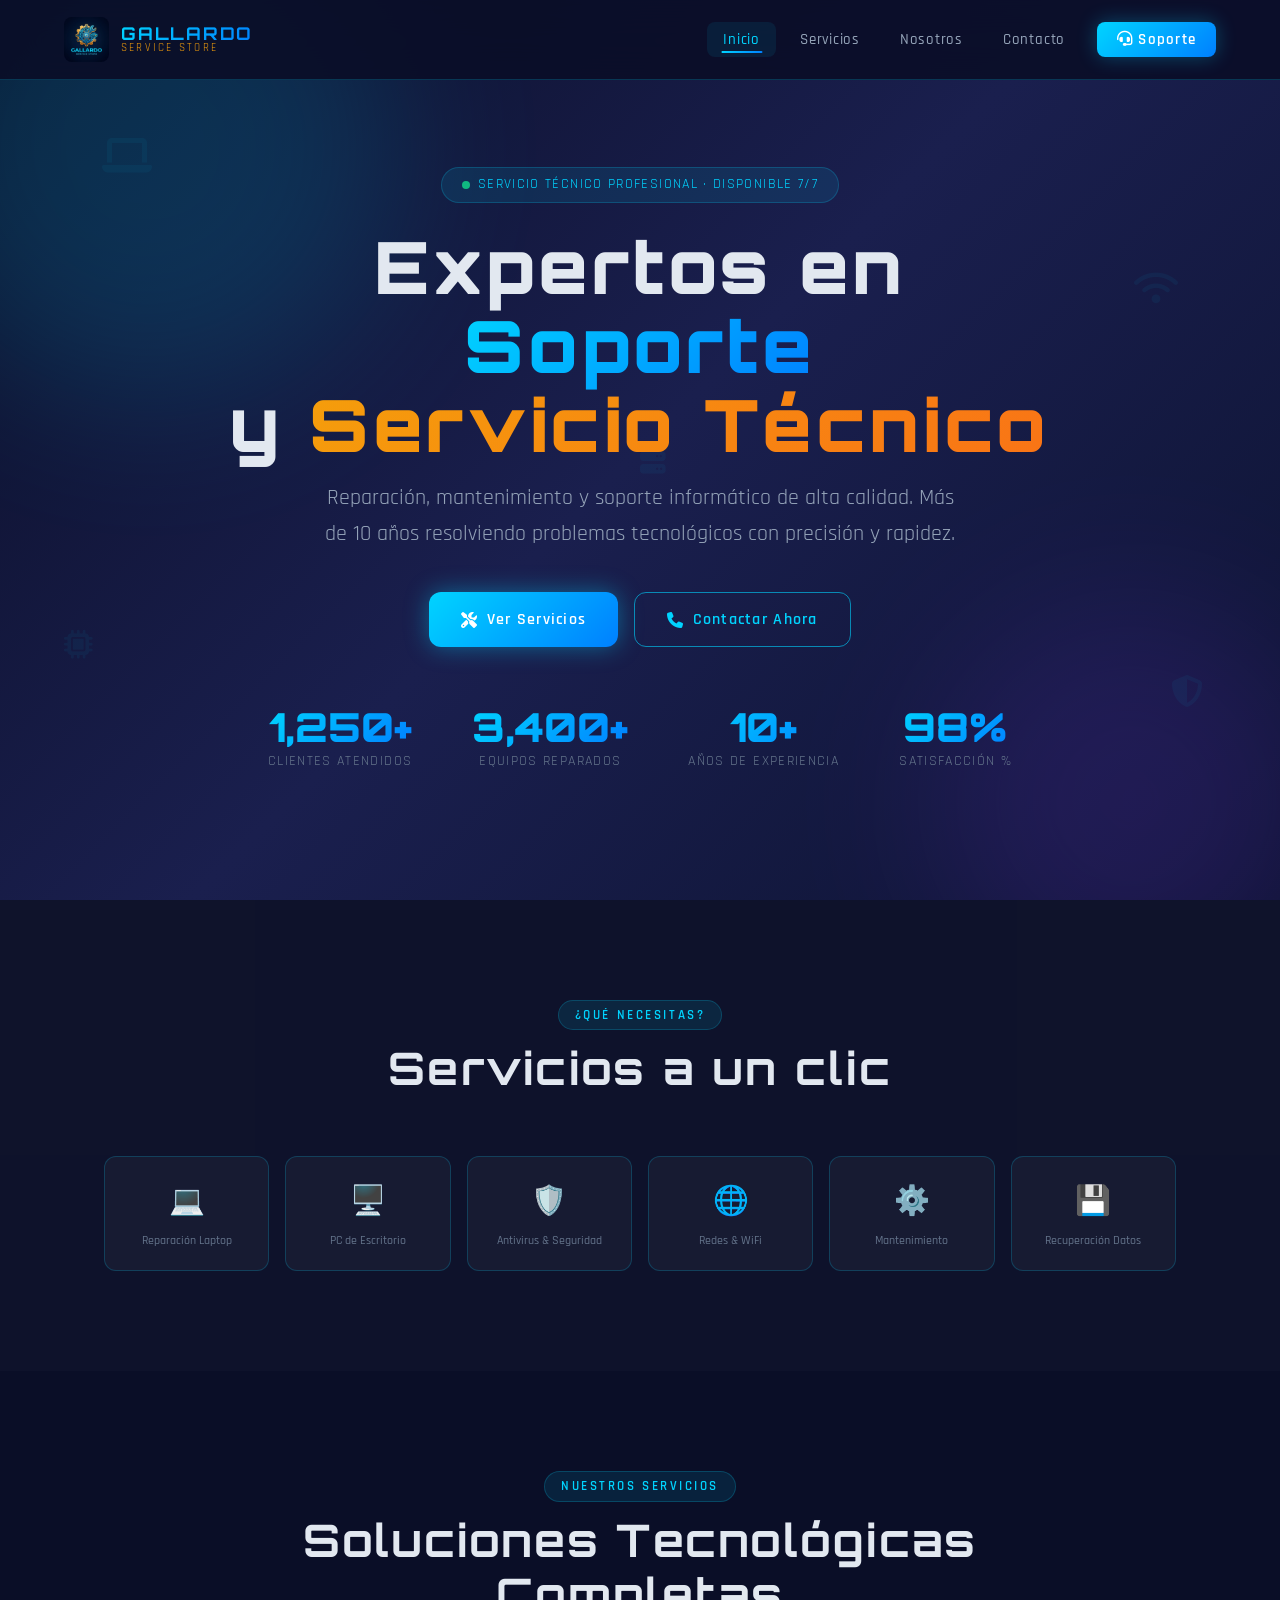
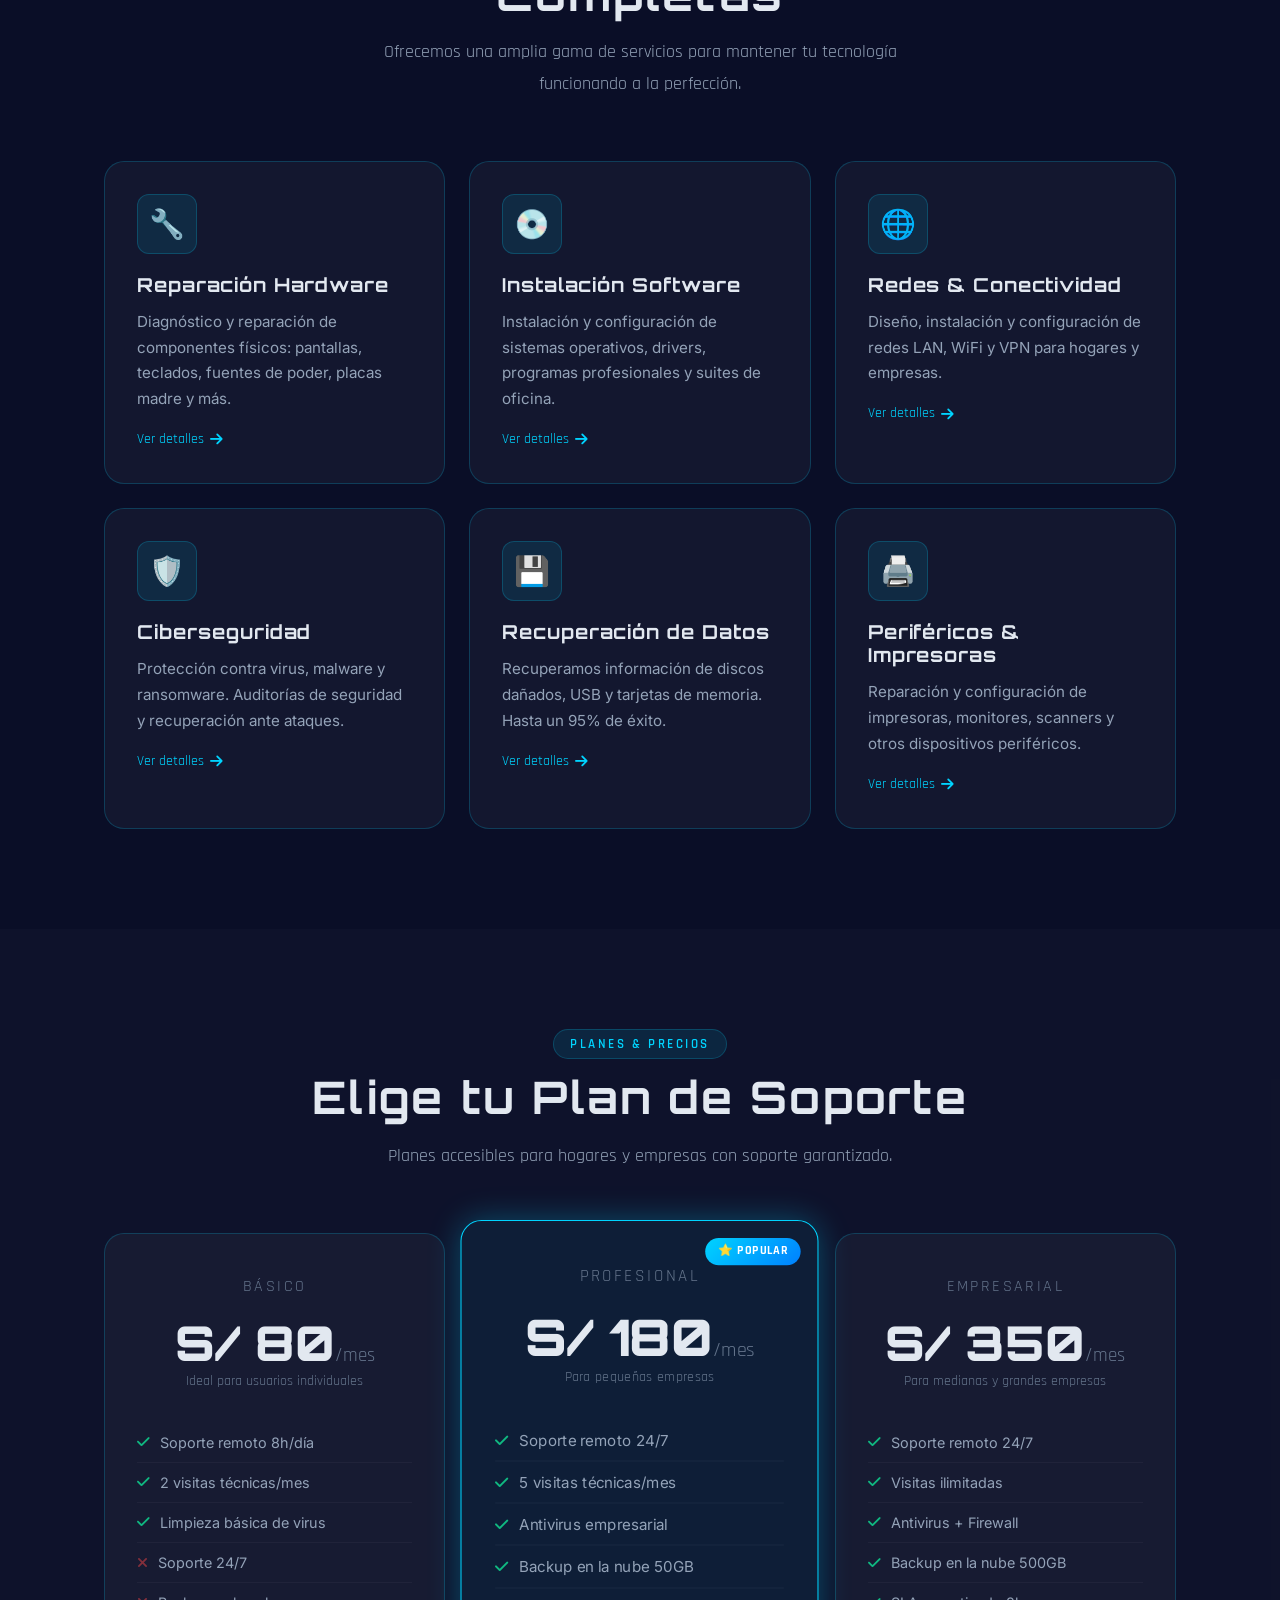
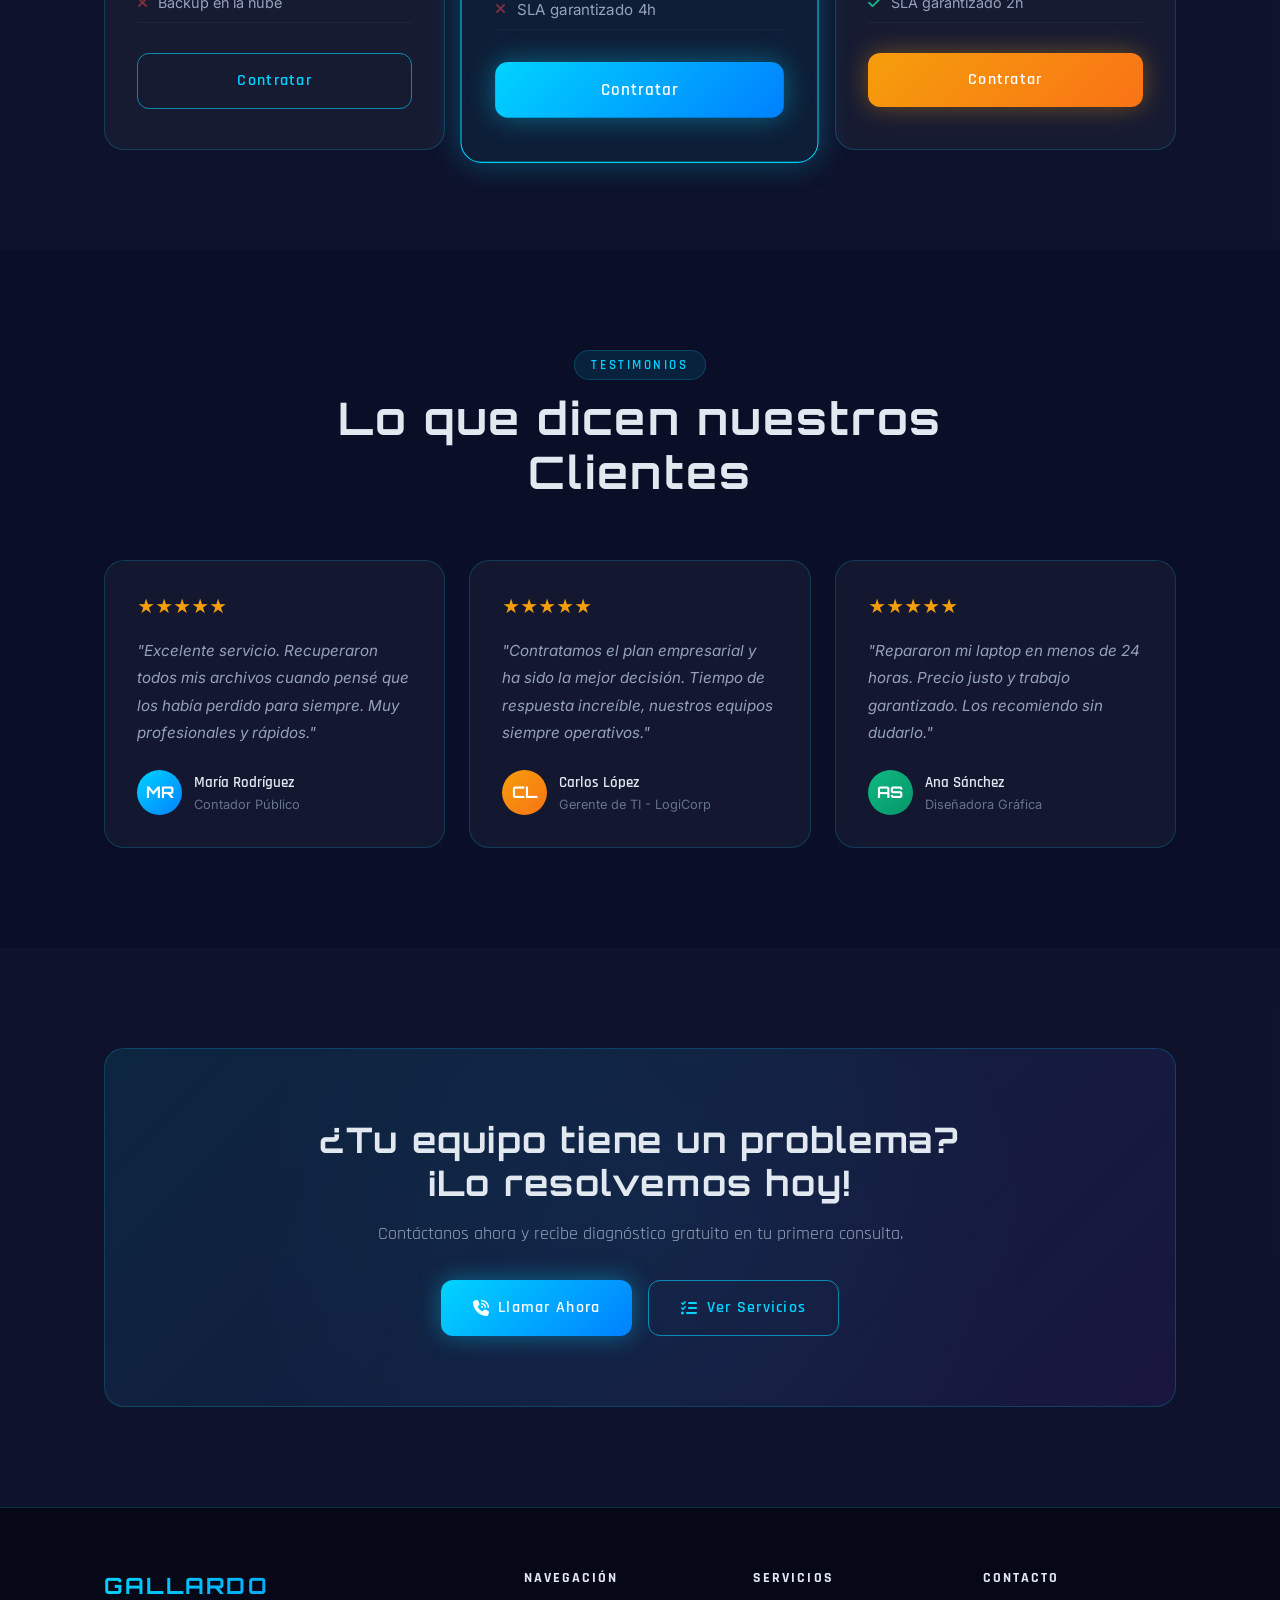
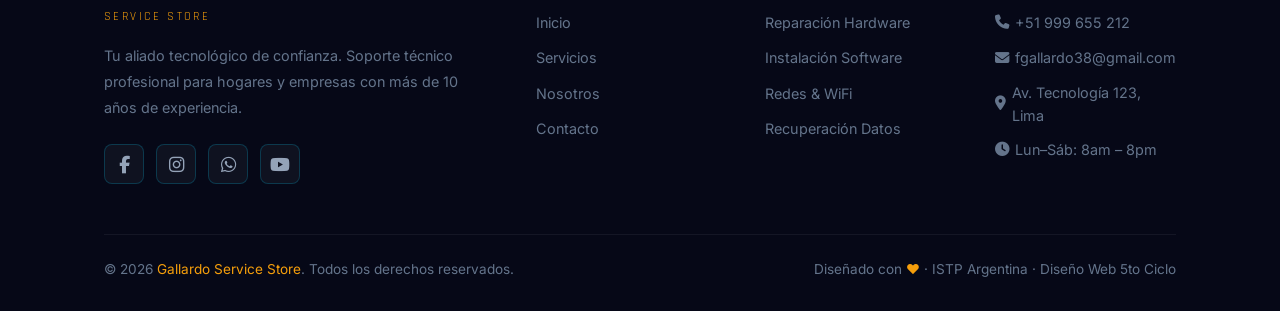
==== index.html @ 1d062c8d "v1.0" ====
<!DOCTYPE html>
<html lang="es">
<head>
  <meta charset="UTF-8">
  <meta name="viewport" content="width=device-width, initial-scale=1.0">
  <meta name="description" content="Gallardo Service Store - Soporte técnico profesional y servicio de computadoras. Reparación, mantenimiento y venta de equipos informáticos.">
  <meta name="keywords" content="soporte técnico, reparación computadoras, servicio informático, Gallardo Service Store">
  <meta name="author" content="Gallardo Service Store">
  <title>Gallardo Service Store | Servicio Técnico Informático Profesional</title>
  <link rel="stylesheet" href="css/style.css">
  <!-- Iconos -->
  <link rel="stylesheet" href="https://cdnjs.cloudflare.com/ajax/libs/font-awesome/6.5.0/css/all.min.css">
</head>
<body>

  <!-- ===== NAVBAR ===== -->
  <nav class="navbar" id="navbar">
    <a href="index.html" class="nav-logo">
      <img src="img/logo.png" alt="Gallardo Service Store Logo">
      <div class="logo-text">
        <span class="logo-name">GALLARDO</span>
        <span class="logo-sub">Service Store</span>
      </div>
    </a>

    <ul class="nav-menu" id="navMenu">
      <li><a href="index.html"     class="nav-link active">Inicio</a></li>
      <li><a href="servicios.html" class="nav-link">Servicios</a></li>
      <li><a href="nosotros.html"  class="nav-link">Nosotros</a></li>
      <li><a href="contacto.html"  class="nav-link">Contacto</a></li>
      <li><a href="contacto.html"  class="nav-link nav-cta"><i class="fa fa-headset"></i> Soporte</a></li>
    </ul>

    <div class="nav-toggle" id="navToggle" aria-label="Menú">
      <span></span><span></span><span></span>
    </div>
  </nav>

  <!-- ===== HERO ===== -->
  <section class="hero">
    <div class="hero-bg-circle c1"></div>
    <div class="hero-bg-circle c2"></div>

    <!-- Iconos flotantes decorativos -->
    <div class="floating-icons">
      <i class="fa fa-laptop floating-icon"></i>
      <i class="fa fa-microchip floating-icon"></i>
      <i class="fa fa-wifi floating-icon"></i>
      <i class="fa fa-shield-halved floating-icon"></i>
      <i class="fa fa-server floating-icon"></i>
    </div>

    <div class="hero-content">
      <div class="hero-badge">
        <span class="dot"></span>
        Servicio Técnico Profesional · Disponible 7/7
      </div>

      <h1 class="hero-title">
        Expertos en <span class="gradient-text">Soporte</span><br>
        y <span class="gold-text">Servicio Técnico</span>
      </h1>

      <p class="hero-subtitle">
        Reparación, mantenimiento y soporte informático de alta calidad.
        Más de 10 años resolviendo problemas tecnológicos con precisión y rapidez.
      </p>

      <div class="hero-buttons">
        <a href="servicios.html" class="btn btn-primary">
          <i class="fa fa-tools"></i> Ver Servicios
        </a>
        <a href="contacto.html" class="btn btn-secondary">
          <i class="fa fa-phone"></i> Contactar Ahora
        </a>
      </div>

      <!-- Stats -->
      <div class="hero-stats">
        <div class="stat-item">
          <div class="stat-number" id="stat1">0</div>
          <div class="stat-label">Clientes Atendidos</div>
        </div>
        <div class="stat-item">
          <div class="stat-number" id="stat2">0</div>
          <div class="stat-label">Equipos Reparados</div>
        </div>
        <div class="stat-item">
          <div class="stat-number" id="stat3">0</div>
          <div class="stat-label">Años de Experiencia</div>
        </div>
        <div class="stat-item">
          <div class="stat-number" id="stat4">0</div>
          <div class="stat-label">Satisfacción %</div>
        </div>
      </div>
    </div>
  </section>

  <!-- ===== SERVICIOS RÁPIDOS ===== -->
  <section class="section section-alt">
    <div class="container">
      <div class="section-header reveal">
        <span class="section-tag">¿Qué necesitas?</span>
        <h2 class="section-title">Servicios a un clic</h2>
      </div>
      <div class="quick-services">
        <a href="servicios.html" class="qs-item reveal reveal-delay-1">
          <span class="qs-icon">💻</span>
          <span class="qs-label">Reparación Laptop</span>
        </a>
        <a href="servicios.html" class="qs-item reveal reveal-delay-2">
          <span class="qs-icon">🖥️</span>
          <span class="qs-label">PC de Escritorio</span>
        </a>
        <a href="servicios.html" class="qs-item reveal reveal-delay-3">
          <span class="qs-icon">🛡️</span>
          <span class="qs-label">Antivirus & Seguridad</span>
        </a>
        <a href="servicios.html" class="qs-item reveal reveal-delay-4">
          <span class="qs-icon">🌐</span>
          <span class="qs-label">Redes & WiFi</span>
        </a>
        <a href="servicios.html" class="qs-item reveal reveal-delay-1">
          <span class="qs-icon">⚙️</span>
          <span class="qs-label">Mantenimiento</span>
        </a>
        <a href="servicios.html" class="qs-item reveal reveal-delay-2">
          <span class="qs-icon">💾</span>
          <span class="qs-label">Recuperación Datos</span>
        </a>
      </div>
    </div>
  </section>

  <!-- ===== SERVICIOS PRINCIPALES ===== -->
  <section class="section services-section">
    <div class="container">
      <div class="section-header reveal">
        <span class="section-tag">Nuestros Servicios</span>
        <h2 class="section-title">Soluciones Tecnológicas <br>Completas</h2>
        <p class="section-desc">
          Ofrecemos una amplia gama de servicios para mantener tu tecnología funcionando a la perfección.
        </p>
      </div>

      <div class="grid-3">
        <div class="card reveal reveal-delay-1">
          <div class="card-icon">🔧</div>
          <h3 class="card-title">Reparación Hardware</h3>
          <p class="card-desc">
            Diagnóstico y reparación de componentes físicos: pantallas, teclados, fuentes de poder, placas madre y más.
          </p>
          <a href="servicios.html" class="card-link">
            Ver detalles <i class="fa fa-arrow-right"></i>
          </a>
        </div>

        <div class="card reveal reveal-delay-2">
          <div class="card-icon">💿</div>
          <h3 class="card-title">Instalación Software</h3>
          <p class="card-desc">
            Instalación y configuración de sistemas operativos, drivers, programas profesionales y suites de oficina.
          </p>
          <a href="servicios.html" class="card-link">
            Ver detalles <i class="fa fa-arrow-right"></i>
          </a>
        </div>

        <div class="card reveal reveal-delay-3">
          <div class="card-icon">🌐</div>
          <h3 class="card-title">Redes & Conectividad</h3>
          <p class="card-desc">
            Diseño, instalación y configuración de redes LAN, WiFi y VPN para hogares y empresas.
          </p>
          <a href="servicios.html" class="card-link">
            Ver detalles <i class="fa fa-arrow-right"></i>
          </a>
        </div>

        <div class="card reveal reveal-delay-1">
          <div class="card-icon">🛡️</div>
          <h3 class="card-title">Ciberseguridad</h3>
          <p class="card-desc">
            Protección contra virus, malware y ransomware. Auditorías de seguridad y recuperación ante ataques.
          </p>
          <a href="servicios.html" class="card-link">
            Ver detalles <i class="fa fa-arrow-right"></i>
          </a>
        </div>

        <div class="card reveal reveal-delay-2">
          <div class="card-icon">💾</div>
          <h3 class="card-title">Recuperación de Datos</h3>
          <p class="card-desc">
            Recuperamos información de discos dañados, USB y tarjetas de memoria. Hasta un 95% de éxito.
          </p>
          <a href="servicios.html" class="card-link">
            Ver detalles <i class="fa fa-arrow-right"></i>
          </a>
        </div>

        <div class="card reveal reveal-delay-3">
          <div class="card-icon">🖨️</div>
          <h3 class="card-title">Periféricos & Impresoras</h3>
          <p class="card-desc">
            Reparación y configuración de impresoras, monitores, scanners y otros dispositivos periféricos.
          </p>
          <a href="servicios.html" class="card-link">
            Ver detalles <i class="fa fa-arrow-right"></i>
          </a>
        </div>
      </div>
    </div>
  </section>

  <!-- ===== PLANES ===== -->
  <section class="section section-alt">
    <div class="container">
      <div class="section-header reveal">
        <span class="section-tag">Planes & Precios</span>
        <h2 class="section-title">Elige tu Plan de Soporte</h2>
        <p class="section-desc">Planes accesibles para hogares y empresas con soporte garantizado.</p>
      </div>
      <div class="pricing-grid">
        <div class="pricing-card reveal reveal-delay-1">
          <p class="plan-name">Básico</p>
          <div class="plan-price">S/ 80<span>/mes</span></div>
          <p class="plan-unit">Ideal para usuarios individuales</p>
          <ul class="plan-features">
            <li><i class="fa fa-check"></i> Soporte remoto 8h/día</li>
            <li><i class="fa fa-check"></i> 2 visitas técnicas/mes</li>
            <li><i class="fa fa-check"></i> Limpieza básica de virus</li>
            <li><i class="fa fa-times"></i> Soporte 24/7</li>
            <li><i class="fa fa-times"></i> Backup en la nube</li>
          </ul>
          <a href="contacto.html" class="btn btn-secondary btn-full">Contratar</a>
        </div>

        <div class="pricing-card featured reveal reveal-delay-2">
          <div class="popular-badge">⭐ Popular</div>
          <p class="plan-name">Profesional</p>
          <div class="plan-price">S/ 180<span>/mes</span></div>
          <p class="plan-unit">Para pequeñas empresas</p>
          <ul class="plan-features">
            <li><i class="fa fa-check"></i> Soporte remoto 24/7</li>
            <li><i class="fa fa-check"></i> 5 visitas técnicas/mes</li>
            <li><i class="fa fa-check"></i> Antivirus empresarial</li>
            <li><i class="fa fa-check"></i> Backup en la nube 50GB</li>
            <li><i class="fa fa-times"></i> SLA garantizado 4h</li>
          </ul>
          <a href="contacto.html" class="btn btn-primary btn-full">Contratar</a>
        </div>

        <div class="pricing-card reveal reveal-delay-3">
          <p class="plan-name">Empresarial</p>
          <div class="plan-price">S/ 350<span>/mes</span></div>
          <p class="plan-unit">Para medianas y grandes empresas</p>
          <ul class="plan-features">
            <li><i class="fa fa-check"></i> Soporte remoto 24/7</li>
            <li><i class="fa fa-check"></i> Visitas ilimitadas</li>
            <li><i class="fa fa-check"></i> Antivirus + Firewall</li>
            <li><i class="fa fa-check"></i> Backup en la nube 500GB</li>
            <li><i class="fa fa-check"></i> SLA garantizado 2h</li>
          </ul>
          <a href="contacto.html" class="btn btn-gold btn-full">Contratar</a>
        </div>
      </div>
    </div>
  </section>

  <!-- ===== TESTIMONIOS ===== -->
  <section class="section">
    <div class="container">
      <div class="section-header reveal">
        <span class="section-tag">Testimonios</span>
        <h2 class="section-title">Lo que dicen nuestros <br>Clientes</h2>
      </div>
      <div class="grid-3">
        <div class="testimonial-card reveal reveal-delay-1">
          <div class="testimonial-stars">★★★★★</div>
          <p class="testimonial-text">
            "Excelente servicio. Recuperaron todos mis archivos cuando pensé que los había perdido para siempre. 
            Muy profesionales y rápidos."
          </p>
          <div class="testimonial-author">
            <div class="author-avatar">MR</div>
            <div class="author-info">
              <div class="name">María Rodríguez</div>
              <div class="role">Contador Público</div>
            </div>
          </div>
        </div>

        <div class="testimonial-card reveal reveal-delay-2">
          <div class="testimonial-stars">★★★★★</div>
          <p class="testimonial-text">
            "Contratamos el plan empresarial y ha sido la mejor decisión. Tiempo de respuesta increíble,
            nuestros equipos siempre operativos."
          </p>
          <div class="testimonial-author">
            <div class="author-avatar avatar-gold">CL</div>
            <div class="author-info">
              <div class="name">Carlos López</div>
              <div class="role">Gerente de TI - LogiCorp</div>
            </div>
          </div>
        </div>

        <div class="testimonial-card reveal reveal-delay-3">
          <div class="testimonial-stars">★★★★★</div>
          <p class="testimonial-text">
            "Repararon mi laptop en menos de 24 horas. Precio justo y trabajo garantizado. 
            Los recomiendo sin dudarlo."
          </p>
          <div class="testimonial-author">
            <div class="author-avatar avatar-green">AS</div>
            <div class="author-info">
              <div class="name">Ana Sánchez</div>
              <div class="role">Diseñadora Gráfica</div>
            </div>
          </div>
        </div>
      </div>
    </div>
  </section>

  <!-- ===== CTA FINAL ===== -->
  <section class="section section-alt">
    <div class="container">
      <div class="cta-banner reveal">
        <h2 class="cta-title">¿Tu equipo tiene un problema? <br><span class="gradient-text">¡Lo resolvemos hoy!</span></h2>
        <p class="cta-desc">
          Contáctanos ahora y recibe diagnóstico gratuito en tu primera consulta.
        </p>
        <div class="cta-buttons">
          <a href="contacto.html" class="btn btn-primary"><i class="fa fa-phone-volume"></i> Llamar Ahora</a>
          <a href="servicios.html" class="btn btn-secondary"><i class="fa fa-list-check"></i> Ver Servicios</a>
        </div>
      </div>
    </div>
  </section>

  <!-- ===== FOOTER ===== -->
  <footer>
    <div class="container">
      <div class="footer-grid">
        <div class="footer-brand">
          <span class="logo-name">GALLARDO</span>
          <span class="logo-sub">Service Store</span>
          <p class="footer-desc">
            Tu aliado tecnológico de confianza. Soporte técnico profesional para hogares y empresas con más de 10 años de experiencia.
          </p>
          <div class="footer-social">
            <a href="#" class="social-link" title="Facebook"><i class="fab fa-facebook-f"></i></a>
            <a href="#" class="social-link" title="Instagram"><i class="fab fa-instagram"></i></a>
            <a href="#" class="social-link" title="WhatsApp"><i class="fab fa-whatsapp"></i></a>
            <a href="#" class="social-link" title="YouTube"><i class="fab fa-youtube"></i></a>
          </div>
        </div>

        <div>
          <h4 class="footer-heading">Navegación</h4>
          <ul class="footer-links">
            <li><a href="index.html">Inicio</a></li>
            <li><a href="servicios.html">Servicios</a></li>
            <li><a href="nosotros.html">Nosotros</a></li>
            <li><a href="contacto.html">Contacto</a></li>
          </ul>
        </div>

        <div>
          <h4 class="footer-heading">Servicios</h4>
          <ul class="footer-links">
            <li><a href="servicios.html">Reparación Hardware</a></li>
            <li><a href="servicios.html">Instalación Software</a></li>
            <li><a href="servicios.html">Redes & WiFi</a></li>
            <li><a href="servicios.html">Recuperación Datos</a></li>
          </ul>
        </div>

        <div>
          <h4 class="footer-heading">Contacto</h4>
          <ul class="footer-links">
            <li><a href="#"><i class="fa fa-phone"></i> +51 999 655 212</a></li>
            <li><a href="#"><i class="fa fa-envelope"></i> fgallardo38@gmail.com</a></li>
            <li><a href="#"><i class="fa fa-map-marker-alt"></i> Av. Tecnología 123, Lima</a></li>
            <li><a href="#"><i class="fa fa-clock"></i> Lun–Sáb: 8am – 8pm</a></li>
          </ul>
        </div>
      </div>

      <div class="footer-bottom">
        <p>© 2026 <span>Gallardo Service Store</span>. Todos los derechos reservados.</p>
        <p>Diseñado con <span>♥</span> · ISTP Argentina · Diseño Web 5to Ciclo</p>
      </div>
    </div>
  </footer>

  <!-- ===== SCRIPTS ===== -->
  <script src="js/main.js" defer></script>
</body>
</html>
---- css/style.css ----
/* =============================================
   GALLARDO SERVICE STORE - ESTILOS GLOBALES
   Diseño Web - ISTP Argentina
   Herramientas: CSS3, Variables, Flexbox, Grid,
   Animaciones, Media Queries, Pseudoclases,
   Sombras, Degradados
   ============================================= */

/* === IMPORTACIÓN DE FUENTES (Google Fonts) === */
@import url('https://fonts.googleapis.com/css2?family=Orbitron:wght@400;700;900&family=Rajdhani:wght@300;400;500;600;700&family=Inter:wght@300;400;500;600;700&display=swap');

/* === VARIABLES CSS (Custom Properties) === */
:root {
  --color-bg-primary: #0a0e27;
  --color-bg-secondary: #0d1332;
  --color-bg-card: rgba(255, 255, 255, 0.04);
  --color-bg-card-hover: rgba(255, 255, 255, 0.08);
  --color-accent-blue: #00d4ff;
  --color-accent-gold: #f59e0b;
  --color-accent-purple: #7c3aed;
  --color-accent-green: #10b981;
  --color-text-primary: #e2e8f0;
  --color-text-secondary: #94a3b8;
  --color-text-muted: #64748b;
  --color-border: rgba(0, 212, 255, 0.2);
  --color-border-hover: rgba(0, 212, 255, 0.6);
  --shadow-blue: 0 0 30px rgba(0, 212, 255, 0.3);
  --shadow-gold: 0 0 30px rgba(245, 158, 11, 0.3);
  --shadow-card: 0 8px 32px rgba(0, 0, 0, 0.4);
  --gradient-primary: linear-gradient(135deg, #0a0e27 0%, #1a1f4e 50%, #0d1332 100%);
  --gradient-blue: linear-gradient(135deg, #00d4ff, #0080ff);
  --gradient-gold: linear-gradient(135deg, #f59e0b, #f97316);
  --gradient-hero: linear-gradient(135deg, rgba(0,212,255,0.15) 0%, rgba(124,58,237,0.15) 100%);
  --font-heading: 'Orbitron', monospace;
  --font-display: 'Rajdhani', sans-serif;
  --font-body: 'Inter', sans-serif;
  --border-radius: 12px;
  --border-radius-lg: 20px;
  --transition: all 0.3s ease;
  --transition-slow: all 0.6s ease;
  --nav-height: 80px;
}

/* === RESET Y BASE === */
*, *::before, *::after {
  margin: 0;
  padding: 0;
  box-sizing: border-box;
}

html {
  scroll-behavior: smooth;
  font-size: 16px;
}

body {
  font-family: var(--font-body);
  background: var(--color-bg-primary);
  color: var(--color-text-primary);
  line-height: 1.6;
  overflow-x: hidden;
}

/* === TIPOGRAFÍA GLOBAL === */
h1, h2, h3 {
  font-family: var(--font-heading);
  letter-spacing: 0.05em;
  line-height: 1.2;
}

h4, h5, h6 {
  font-family: var(--font-display);
  letter-spacing: 0.03em;
}

a {
  text-decoration: none;
  color: inherit;
  transition: var(--transition);
}

img {
  max-width: 100%;
  height: auto;
  display: block;
}

ul {
  list-style: none;
}

/* === FONDO ANIMADO (Partículas CSS) === */
body::before {
  content: '';
  position: fixed;
  top: 0; left: 0;
  width: 100%; height: 100%;
  background-image:
    radial-gradient(circle at 20% 20%, rgba(0, 212, 255, 0.05) 0%, transparent 50%),
    radial-gradient(circle at 80% 80%, rgba(124, 58, 237, 0.05) 0%, transparent 50%),
    radial-gradient(circle at 50% 50%, rgba(245, 158, 11, 0.03) 0%, transparent 70%);
  pointer-events: none;
  z-index: 0;
}

/* === GRID ANIMADO DE FONDO === */
body::after {
  content: '';
  position: fixed;
  top: 0; left: 0;
  width: 100%; height: 100%;
  background-image:
    linear-gradient(rgba(0, 212, 255, 0.03) 1px, transparent 1px),
    linear-gradient(90deg, rgba(0, 212, 255, 0.03) 1px, transparent 1px);
  background-size: 50px 50px;
  pointer-events: none;
  z-index: 0;
}

/* === NAVBAR === */
.navbar {
  position: fixed;
  top: 0; left: 0; right: 0;
  height: var(--nav-height);
  z-index: 1000;
  display: flex;
  align-items: center;
  justify-content: space-between;
  padding: 0 5%;
  background: rgba(10, 14, 39, 0.9);
  backdrop-filter: blur(20px);
  -webkit-backdrop-filter: blur(20px);
  border-bottom: 1px solid var(--color-border);
  transition: var(--transition);
}

.navbar.scrolled {
  background: rgba(10, 14, 39, 0.98);
  box-shadow: var(--shadow-blue);
}

.nav-logo {
  display: flex;
  align-items: center;
  gap: 12px;
}

.nav-logo img {
  width: 45px;
  height: 45px;
  border-radius: 8px;
  object-fit: cover;
}

.logo-text {
  display: flex;
  flex-direction: column;
  line-height: 1;
}

.logo-name {
  font-family: var(--font-heading);
  font-size: 1.1rem;
  font-weight: 700;
  background: var(--gradient-blue);
  -webkit-background-clip: text;
  -webkit-text-fill-color: transparent;
  background-clip: text;
  letter-spacing: 0.1em;
}

.logo-sub {
  font-family: var(--font-display);
  font-size: 0.7rem;
  color: var(--color-accent-gold);
  letter-spacing: 0.2em;
  text-transform: uppercase;
}

.nav-menu {
  display: flex;
  align-items: center;
  gap: 8px;
}

.nav-link {
  font-family: var(--font-display);
  font-size: 0.95rem;
  font-weight: 500;
  color: var(--color-text-secondary);
  padding: 8px 16px;
  border-radius: 8px;
  letter-spacing: 0.05em;
  position: relative;
  transition: var(--transition);
}

.nav-link::after {
  content: '';
  position: absolute;
  bottom: 4px; left: 50%;
  transform: translateX(-50%);
  width: 0;
  height: 2px;
  background: var(--gradient-blue);
  border-radius: 2px;
  transition: var(--transition);
}

.nav-link:hover,
.nav-link.active {
  color: var(--color-accent-blue);
  background: rgba(0, 212, 255, 0.08);
}

.nav-link:hover::after,
.nav-link.active::after {
  width: 60%;
}

.nav-cta {
  background: var(--gradient-blue);
  color: #fff !important;
  padding: 8px 20px;
  border-radius: 8px;
  font-weight: 600;
  letter-spacing: 0.08em;
  margin-left: 8px;
  box-shadow: 0 0 20px rgba(0, 212, 255, 0.3);
  transition: var(--transition);
}

.nav-cta:hover {
  transform: translateY(-2px);
  box-shadow: 0 0 30px rgba(0, 212, 255, 0.5);
  color: #fff !important;
  background: linear-gradient(135deg, #00e5ff, #0090ff) !important;
}

.nav-cta::after { display: none; }

/* Menú hamburguesa mobile */
.nav-toggle {
  display: none;
  flex-direction: column;
  gap: 5px;
  cursor: pointer;
  padding: 5px;
}

.nav-toggle span {
  width: 25px;
  height: 2px;
  background: var(--color-accent-blue);
  border-radius: 2px;
  transition: var(--transition);
}

.nav-toggle.open span:nth-child(1) {
  transform: rotate(45deg) translate(5px, 5px);
}
.nav-toggle.open span:nth-child(2) {
  opacity: 0;
}
.nav-toggle.open span:nth-child(3) {
  transform: rotate(-45deg) translate(5px, -5px);
}

/* === CLASES UTILITARIAS Y REUTILIZABLES === */
.text-gradient-blue {
  background: var(--gradient-blue);
  -webkit-background-clip: text;
  -webkit-text-fill-color: transparent;
  background-clip: text;
}
.text-gradient-gold {
  background: var(--gradient-gold);
  -webkit-background-clip: text;
  -webkit-text-fill-color: transparent;
  background-clip: text;
}
.text-gold { color: var(--color-accent-gold); }
.text-blue { color: var(--color-accent-blue); }
.text-muted { color: var(--color-text-muted); }
.text-danger { color: #ef4444 !important; }
.text-center { text-align: center; }
.text-left { text-align: left; }
.w-full { width: 100%; }
.btn-full { width: 100%; justify-content: center; }
.mt-2 { margin-top: 8px; }
.mt-4 { margin-top: 16px; }
.mt-6 { margin-top: 24px; }
.mt-10 { margin-top: 40px; }
.mb-4 { margin-bottom: 16px; }
.mb-6 { margin-bottom: 24px; }
.hero-title-lg { font-size: clamp(2rem, 5vw, 3.5rem); }

.card-link {
  color: var(--color-accent-blue);
  font-family: var(--font-display);
  font-size: 0.9rem;
  margin-top: 16px;
  display: inline-flex;
  align-items: center;
  gap: 6px;
}
.avatar-gold { background: var(--gradient-gold) !important; }
.avatar-green { background: linear-gradient(135deg, #10b981, #059669) !important; }
.emoji-glow {
  position: relative;
  z-index: 1;
  filter: drop-shadow(0 0 30px rgba(0, 212, 255, 0.5));
}
.quick-channels-wrapper {
  max-width: 500px;
  margin: 0 auto;
}
.error-msg {
  color: #ef4444;
  font-size: 0.8rem;
  display: none;
  margin-top: 4px;
}
.form-control.input-error {
  border-color: #ef4444 !important;
}
.notice-box {
  margin-top: 16px;
  padding: 12px;
  background: rgba(16, 185, 129, 0.08);
  border: 1px solid rgba(16, 185, 129, 0.2);
  border-radius: 8px;
}
.notice-text {
  font-family: var(--font-display);
  font-size: 0.82rem;
  color: #10b981;
  display: flex;
  align-items: center;
  gap: 6px;
}
.notice-dot {
  display: inline-block;
  width: 8px;
  height: 8px;
  background: #10b981;
  border-radius: 50%;
  animation: blink 1.5s infinite;
}
.social-card-link {
  display: flex;
  align-items: center;
  gap: 12px;
  padding: 10px;
  border-radius: 8px;
  color: var(--color-text-secondary);
  transition: var(--transition);
}
.social-card-fb {
  background: rgba(24, 119, 242, 0.08);
  border: 1px solid rgba(24, 119, 242, 0.2);
}
.social-card-fb:hover { border-color: rgba(24, 119, 242, 0.5); }
.social-card-fb i { color: #1877f2; width: 20px; text-align: center; }

.social-card-ig {
  background: rgba(225, 48, 108, 0.08);
  border: 1px solid rgba(225, 48, 108, 0.2);
}
.social-card-ig:hover { border-color: rgba(225, 48, 108, 0.5); }
.social-card-ig i { color: #e1306c; width: 20px; text-align: center; }

.social-card-yt {
  background: rgba(255, 0, 0, 0.06);
  border: 1px solid rgba(255, 0, 0, 0.15);
}
.social-card-yt:hover { border-color: rgba(255, 0, 0, 0.4); }
.social-card-yt i { color: #ff0000; width: 20px; text-align: center; }


/* === SECCIÓN WRAPPER === */
section {
  position: relative;
  z-index: 1;
}

/* === HERO SECTION === */
.hero {
  min-height: 100vh;
  display: flex;
  align-items: center;
  justify-content: center;
  text-align: center;
  padding: calc(var(--nav-height) + 40px) 5% 80px;
  background: var(--gradient-primary);
  position: relative;
  overflow: hidden;
}

.hero-bg-circle {
  position: absolute;
  border-radius: 50%;
  filter: blur(80px);
  opacity: 0.15;
  animation: pulse-glow 4s ease-in-out infinite alternate;
}

.hero-bg-circle.c1 {
  width: 500px; height: 500px;
  background: var(--color-accent-blue);
  top: -100px; left: -100px;
}

.hero-bg-circle.c2 {
  width: 400px; height: 400px;
  background: var(--color-accent-purple);
  bottom: -100px; right: -50px;
  animation-delay: 2s;
}

.hero-content {
  position: relative;
  z-index: 2;
  max-width: 900px;
}

.hero-badge {
  display: inline-flex;
  align-items: center;
  gap: 8px;
  background: rgba(0, 212, 255, 0.1);
  border: 1px solid var(--color-border);
  border-radius: 50px;
  padding: 6px 20px;
  font-family: var(--font-display);
  font-size: 0.85rem;
  color: var(--color-accent-blue);
  letter-spacing: 0.1em;
  text-transform: uppercase;
  margin-bottom: 24px;
  animation: fadeInDown 0.8s ease;
}

.hero-badge .dot {
  width: 8px; height: 8px;
  background: var(--color-accent-green);
  border-radius: 50%;
  animation: blink 1.5s infinite;
}

.hero-title {
  font-size: clamp(2.5rem, 6vw, 4.5rem);
  font-weight: 900;
  line-height: 1.1;
  margin-bottom: 16px;
  animation: fadeInUp 0.8s ease 0.2s both;
}

.hero-title .gradient-text {
  background: var(--gradient-blue);
  -webkit-background-clip: text;
  -webkit-text-fill-color: transparent;
  background-clip: text;
}

.hero-title .gold-text {
  background: var(--gradient-gold);
  -webkit-background-clip: text;
  -webkit-text-fill-color: transparent;
  background-clip: text;
}

.hero-subtitle {
  font-family: var(--font-display);
  font-size: clamp(1.1rem, 2.5vw, 1.4rem);
  color: var(--color-text-secondary);
  margin-bottom: 40px;
  max-width: 650px;
  margin-left: auto; margin-right: auto;
  animation: fadeInUp 0.8s ease 0.4s both;
}

.hero-buttons {
  display: flex;
  gap: 16px;
  justify-content: center;
  flex-wrap: wrap;
  animation: fadeInUp 0.8s ease 0.6s both;
}

/* === BOTONES === */
.btn {
  display: inline-flex;
  align-items: center;
  gap: 8px;
  padding: 14px 32px;
  border-radius: var(--border-radius);
  font-family: var(--font-display);
  font-size: 1rem;
  font-weight: 600;
  letter-spacing: 0.08em;
  cursor: pointer;
  border: none;
  transition: var(--transition);
  position: relative;
  overflow: hidden;
}

.btn::before {
  content: '';
  position: absolute;
  top: 50%; left: 50%;
  width: 0; height: 0;
  background: rgba(255,255,255,0.1);
  border-radius: 50%;
  transform: translate(-50%, -50%);
  transition: width 0.6s ease, height 0.6s ease;
}

.btn:hover::before {
  width: 300px; height: 300px;
}

.btn-primary {
  background: var(--gradient-blue);
  color: #fff;
  box-shadow: 0 0 25px rgba(0, 212, 255, 0.4);
}

.btn-primary:hover {
  transform: translateY(-3px);
  box-shadow: 0 0 40px rgba(0, 212, 255, 0.6);
}

.btn-secondary {
  background: transparent;
  color: var(--color-accent-blue);
  border: 1px solid var(--color-border-hover);
}

.btn-secondary:hover {
  background: rgba(0, 212, 255, 0.1);
  transform: translateY(-3px);
  box-shadow: var(--shadow-blue);
}

.btn-gold {
  background: var(--gradient-gold);
  color: #fff;
  box-shadow: 0 0 25px rgba(245, 158, 11, 0.4);
}

.btn-gold:hover {
  transform: translateY(-3px);
  box-shadow: 0 0 40px rgba(245, 158, 11, 0.6);
}

/* === ESTADÍSTICAS HERO === */
.hero-stats {
  display: flex;
  justify-content: center;
  gap: 60px;
  margin-top: 60px;
  flex-wrap: wrap;
  animation: fadeInUp 0.8s ease 0.8s both;
}

.stat-item {
  text-align: center;
}

.stat-number {
  font-family: var(--font-heading);
  font-size: 2.5rem;
  font-weight: 900;
  background: var(--gradient-blue);
  -webkit-background-clip: text;
  -webkit-text-fill-color: transparent;
  background-clip: text;
  line-height: 1;
}

.stat-label {
  font-family: var(--font-display);
  font-size: 0.85rem;
  color: var(--color-text-muted);
  text-transform: uppercase;
  letter-spacing: 0.1em;
  margin-top: 4px;
}

/* === SECTION HEADERS === */
.section-header {
  text-align: center;
  margin-bottom: 60px;
}

.section-tag {
  display: inline-block;
  font-family: var(--font-display);
  font-size: 0.8rem;
  font-weight: 600;
  color: var(--color-accent-blue);
  text-transform: uppercase;
  letter-spacing: 0.2em;
  margin-bottom: 12px;
  padding: 4px 16px;
  background: rgba(0, 212, 255, 0.1);
  border-radius: 50px;
  border: 1px solid var(--color-border);
}

.section-title {
  font-size: clamp(1.8rem, 4vw, 2.8rem);
  font-weight: 700;
  color: var(--color-text-primary);
  margin-bottom: 16px;
}

.section-desc {
  font-family: var(--font-display);
  font-size: 1.1rem;
  color: var(--color-text-secondary);
  max-width: 600px;
  margin: 0 auto;
  line-height: 1.8;
}

/* === CARDS === */
.card {
  background: var(--color-bg-card);
  border: 1px solid var(--color-border);
  border-radius: var(--border-radius-lg);
  padding: 32px;
  transition: var(--transition);
  position: relative;
  overflow: hidden;
}

.card::before {
  content: '';
  position: absolute;
  top: 0; left: 0;
  width: 100%; height: 2px;
  background: var(--gradient-blue);
  transform: scaleX(0);
  transition: var(--transition);
}

.card:hover {
  background: var(--color-bg-card-hover);
  border-color: var(--color-border-hover);
  transform: translateY(-8px);
  box-shadow: var(--shadow-card), 0 0 40px rgba(0, 212, 255, 0.1);
}

.card:hover::before {
  transform: scaleX(1);
}

.card-icon {
  width: 60px; height: 60px;
  background: rgba(0, 212, 255, 0.1);
  border: 1px solid var(--color-border);
  border-radius: var(--border-radius);
  display: flex;
  align-items: center;
  justify-content: center;
  font-size: 1.8rem;
  margin-bottom: 20px;
  transition: var(--transition);
}

.card:hover .card-icon {
  background: rgba(0, 212, 255, 0.2);
  box-shadow: 0 0 20px rgba(0, 212, 255, 0.3);
  transform: scale(1.1);
}

.card-title {
  font-size: 1.2rem;
  font-weight: 700;
  color: var(--color-text-primary);
  margin-bottom: 12px;
}

.card-desc {
  font-size: 0.95rem;
  color: var(--color-text-secondary);
  line-height: 1.7;
}

/* === GRIDS === */
.grid-3 {
  display: grid;
  grid-template-columns: repeat(3, 1fr);
  gap: 24px;
}

.grid-4 {
  display: grid;
  grid-template-columns: repeat(4, 1fr);
  gap: 24px;
}

.grid-2 {
  display: grid;
  grid-template-columns: repeat(2, 1fr);
  gap: 40px;
  align-items: center;
}

/* === CONTAINER === */
.container {
  max-width: 1200px;
  margin: 0 auto;
  padding: 0 5%;
}

/* === SECTION SPACING === */
.section {
  padding: 100px 0;
}

.section-alt {
  background: rgba(255,255,255,0.02);
}

/* === FORMULARIOS === */
.form-group {
  margin-bottom: 20px;
}

.form-label {
  display: block;
  font-family: var(--font-display);
  font-size: 0.9rem;
  font-weight: 500;
  color: var(--color-text-secondary);
  margin-bottom: 8px;
  letter-spacing: 0.05em;
}

.form-control {
  width: 100%;
  padding: 14px 18px;
  background: rgba(255,255,255,0.05);
  border: 1px solid var(--color-border);
  border-radius: var(--border-radius);
  color: var(--color-text-primary);
  font-family: var(--font-body);
  font-size: 0.95rem;
  transition: var(--transition);
  outline: none;
}

.form-control:focus {
  border-color: var(--color-accent-blue);
  box-shadow: 0 0 0 3px rgba(0, 212, 255, 0.1);
  background: rgba(255,255,255,0.08);
}

.form-control::placeholder {
  color: var(--color-text-muted);
}

.form-control option {
  background: var(--color-bg-secondary);
  color: var(--color-text-primary);
}

textarea.form-control {
  resize: vertical;
  min-height: 140px;
}

/* === TABLA === */
.table-wrapper {
  overflow-x: auto;
  border-radius: var(--border-radius-lg);
  border: 1px solid var(--color-border);
  box-shadow: var(--shadow-card);
}

table {
  width: 100%;
  border-collapse: collapse;
  font-size: 0.95rem;
}

thead {
  background: rgba(0, 212, 255, 0.1);
}

thead th {
  font-family: var(--font-display);
  font-weight: 600;
  font-size: 0.85rem;
  text-transform: uppercase;
  letter-spacing: 0.1em;
  color: var(--color-accent-blue);
  padding: 16px 20px;
  text-align: left;
  border-bottom: 1px solid var(--color-border);
}

tbody tr {
  border-bottom: 1px solid rgba(255,255,255,0.05);
  transition: var(--transition);
}

tbody tr:last-child {
  border-bottom: none;
}

tbody tr:hover {
  background: rgba(0, 212, 255, 0.05);
}

tbody td {
  padding: 16px 20px;
  color: var(--color-text-secondary);
  vertical-align: middle;
}

.badge {
  display: inline-block;
  padding: 4px 12px;
  border-radius: 50px;
  font-size: 0.75rem;
  font-weight: 600;
  font-family: var(--font-display);
  letter-spacing: 0.05em;
}

.badge-green { background: rgba(16,185,129,0.15); color: #10b981; border: 1px solid rgba(16,185,129,0.3); }
.badge-blue  { background: rgba(0,212,255,0.1); color: var(--color-accent-blue); border: 1px solid var(--color-border); }
.badge-gold  { background: rgba(245,158,11,0.1); color: var(--color-accent-gold); border: 1px solid rgba(245,158,11,0.3); }
.badge-red   { background: rgba(239,68,68,0.1); color: #ef4444; border: 1px solid rgba(239,68,68,0.3); }

/* === FOOTER === */
footer {
  background: rgba(0,0,0,0.4);
  border-top: 1px solid var(--color-border);
  padding: 60px 0 30px;
  position: relative;
  z-index: 1;
}

.footer-grid {
  display: grid;
  grid-template-columns: 2fr 1fr 1fr 1fr;
  gap: 40px;
  margin-bottom: 50px;
}

.footer-brand .logo-name {
  font-size: 1.4rem;
  display: block;
  margin-bottom: 4px;
}

.footer-brand .logo-sub {
  font-size: 0.75rem;
  display: block;
  margin-bottom: 16px;
}

.footer-desc {
  font-size: 0.9rem;
  color: var(--color-text-muted);
  line-height: 1.8;
  margin-bottom: 24px;
}

.footer-social {
  display: flex;
  gap: 12px;
}

.social-link {
  width: 40px; height: 40px;
  background: var(--color-bg-card);
  border: 1px solid var(--color-border);
  border-radius: 8px;
  display: flex;
  align-items: center;
  justify-content: center;
  font-size: 1.1rem;
  color: var(--color-text-secondary);
  transition: var(--transition);
}

.social-link:hover {
  background: rgba(0, 212, 255, 0.1);
  border-color: var(--color-border-hover);
  color: var(--color-accent-blue);
  transform: translateY(-3px);
  box-shadow: var(--shadow-blue);
}

.footer-heading {
  font-family: var(--font-display);
  font-size: 0.85rem;
  font-weight: 700;
  color: var(--color-text-primary);
  text-transform: uppercase;
  letter-spacing: 0.15em;
  margin-bottom: 20px;
}

.footer-links li {
  margin-bottom: 10px;
}

.footer-links a {
  font-size: 0.9rem;
  color: var(--color-text-muted);
  transition: var(--transition);
  display: flex;
  align-items: center;
  gap: 6px;
}

.footer-links a::before {
  content: '›';
  color: var(--color-accent-blue);
  font-size: 1rem;
  opacity: 0;
  transition: var(--transition);
}

.footer-links a:hover {
  color: var(--color-accent-blue);
  padding-left: 4px;
}

.footer-links a:hover::before {
  opacity: 1;
}

.footer-bottom {
  border-top: 1px solid rgba(255,255,255,0.06);
  padding-top: 24px;
  display: flex;
  justify-content: space-between;
  align-items: center;
  flex-wrap: wrap;
  gap: 12px;
}

.footer-bottom p {
  font-size: 0.85rem;
  color: var(--color-text-muted);
}

.footer-bottom span {
  color: var(--color-accent-gold);
}

/* === ANIMACIONES === */
@keyframes fadeInDown {
  from { opacity: 0; transform: translateY(-20px); }
  to   { opacity: 1; transform: translateY(0); }
}

@keyframes fadeInUp {
  from { opacity: 0; transform: translateY(30px); }
  to   { opacity: 1; transform: translateY(0); }
}

@keyframes fadeIn {
  from { opacity: 0; }
  to   { opacity: 1; }
}

@keyframes pulse-glow {
  from { opacity: 0.1; transform: scale(1); }
  to   { opacity: 0.2; transform: scale(1.1); }
}

@keyframes blink {
  0%, 100% { opacity: 1; }
  50%       { opacity: 0.3; }
}

@keyframes spin {
  from { transform: rotate(0deg); }
  to   { transform: rotate(360deg); }
}

@keyframes float {
  0%, 100% { transform: translateY(0); }
  50%       { transform: translateY(-12px); }
}

@keyframes slideInLeft {
  from { opacity: 0; transform: translateX(-40px); }
  to   { opacity: 1; transform: translateX(0); }
}

@keyframes slideInRight {
  from { opacity: 0; transform: translateX(40px); }
  to   { opacity: 1; transform: translateX(0); }
}

/* Clase utilitaria de animación */
.animate-float { animation: float 3s ease-in-out infinite; }
.animate-spin  { animation: spin 10s linear infinite; }

/* === Reveal on scroll === */
.reveal {
  opacity: 0;
  transform: translateY(30px);
  transition: opacity 0.7s ease, transform 0.7s ease;
}
.reveal.visible {
  opacity: 1;
  transform: none;
}
.reveal-delay-1 { transition-delay: 0.1s; }
.reveal-delay-2 { transition-delay: 0.2s; }
.reveal-delay-3 { transition-delay: 0.3s; }
.reveal-delay-4 { transition-delay: 0.4s; }

/* === PROGRESS BARS === */
.progress-bar-wrap {
  background: rgba(255,255,255,0.06);
  border-radius: 50px;
  height: 8px;
  overflow: hidden;
  margin-top: 8px;
}

.progress-bar {
  height: 100%;
  border-radius: 50px;
  background: var(--gradient-blue);
  width: 0;
  transition: width 1.2s ease;
  box-shadow: 0 0 10px rgba(0,212,255,0.4);
}

/* === TIMELINE === */
.timeline {
  position: relative;
  padding-left: 30px;
}

.timeline::before {
  content: '';
  position: absolute;
  left: 0; top: 0; bottom: 0;
  width: 2px;
  background: var(--gradient-blue);
  border-radius: 2px;
}

.timeline-item {
  position: relative;
  padding-bottom: 32px;
}

.timeline-item::before {
  content: '';
  position: absolute;
  left: -37px; top: 4px;
  width: 14px; height: 14px;
  background: var(--color-accent-blue);
  border-radius: 50%;
  border: 3px solid var(--color-bg-primary);
  box-shadow: 0 0 12px rgba(0,212,255,0.5);
}

.timeline-date {
  font-family: var(--font-display);
  font-size: 0.8rem;
  color: var(--color-accent-blue);
  text-transform: uppercase;
  letter-spacing: 0.1em;
  margin-bottom: 4px;
}

.timeline-title {
  font-size: 1rem;
  font-weight: 600;
  color: var(--color-text-primary);
  margin-bottom: 6px;
}

.timeline-desc {
  font-size: 0.9rem;
  color: var(--color-text-muted);
}

/* === RESPONSIVE === */
@media (max-width: 1024px) {
  .grid-4 { grid-template-columns: repeat(2, 1fr); }
  .footer-grid { grid-template-columns: 1fr 1fr; }
}

@media (max-width: 768px) {
  :root { --nav-height: 70px; }

  .nav-menu {
    position: fixed;
    top: var(--nav-height); left: 0; right: 0;
    background: rgba(10, 14, 39, 0.98);
    backdrop-filter: blur(20px);
    flex-direction: column;
    padding: 20px;
    gap: 4px;
    border-bottom: 1px solid var(--color-border);
    transform: translateY(-100%);
    opacity: 0;
    transition: var(--transition);
    pointer-events: none;
    z-index: 999;
  }

  .nav-menu.open {
    transform: translateY(0);
    opacity: 1;
    pointer-events: all;
  }

  .nav-link { width: 100%; text-align: center; }
  .nav-cta { width: 100%; text-align: center; margin-left: 0; }
  .nav-toggle { display: flex; }

  .grid-3,
  .grid-2 { grid-template-columns: 1fr; }

  .hero-stats { gap: 30px; }
  .footer-grid { grid-template-columns: 1fr; }
  .footer-bottom { flex-direction: column; text-align: center; }
}

@media (max-width: 480px) {
  .hero-buttons { flex-direction: column; align-items: center; }
  .btn { width: 100%; justify-content: center; }
}

/* =============================================
   ESTILOS ESPECÍFICOS DE PÁGINAS HTML
   ============================================= */

/* === PAGE HERO & BREADCRUMB === */
.page-hero {
  padding: calc(var(--nav-height) + 80px) 0 80px;
  background: var(--gradient-primary);
  text-align: center;
  position: relative;
  overflow: hidden;
}
.page-hero::before {
  content: '';
  position: absolute;
  top: -50%; left: -50%;
  width: 200%; height: 200%;
  background: radial-gradient(circle at center, rgba(0,212,255,0.06) 0%, transparent 60%);
}
.page-hero-content { position: relative; z-index: 1; }
.breadcrumb {
  display: flex;
  justify-content: center;
  align-items: center;
  gap: 8px;
  margin-bottom: 20px;
  font-family: var(--font-display);
  font-size: 0.85rem;
  color: var(--color-text-muted);
}
.breadcrumb a { color: var(--color-accent-blue); }
.breadcrumb .sep { color: var(--color-text-muted); }

/* === INICIO (INDEX.HTML) === */
.floating-icons {
  position: absolute;
  width: 100%; height: 100%;
  top: 0; left: 0;
  pointer-events: none;
  overflow: hidden;
}
.floating-icon {
  position: absolute;
  font-size: 2rem;
  opacity: 0.05;
  animation: float 6s ease-in-out infinite;
  color: var(--color-accent-blue);
}
.floating-icon:nth-child(1) { top:15%; left:8%;  animation-delay:0s;   font-size:2.5rem; }
.floating-icon:nth-child(2) { top:70%; left:5%;  animation-delay:1s;   font-size:1.8rem; }
.floating-icon:nth-child(3) { top:30%; right:8%; animation-delay:2s;   font-size:2.2rem; }
.floating-icon:nth-child(4) { top:75%; right:6%; animation-delay:0.5s; font-size:2rem;   }
.floating-icon:nth-child(5) { top:50%; left:50%; animation-delay:1.5s; font-size:1.6rem; }

.quick-services {
  display: grid;
  grid-template-columns: repeat(6, 1fr);
  gap: 16px;
  margin-top: 60px;
}
.qs-item {
  display: flex;
  flex-direction: column;
  align-items: center;
  gap: 8px;
  padding: 20px 10px;
  background: var(--color-bg-card);
  border: 1px solid var(--color-border);
  border-radius: var(--border-radius);
  transition: var(--transition);
  cursor: pointer;
  text-align: center;
}
.qs-item:hover {
  background: rgba(0,212,255,0.1);
  border-color: var(--color-border-hover);
  transform: translateY(-5px);
}
.qs-icon { font-size: 1.8rem; }
.qs-label {
  font-family: var(--font-display);
  font-size: 0.75rem;
  color: var(--color-text-muted);
  font-weight: 500;
}

.services-section { padding: 100px 0; }

.pricing-grid {
  display: grid;
  grid-template-columns: repeat(3, 1fr);
  gap: 24px;
  margin-top: 20px;
}
.pricing-card {
  background: var(--color-bg-card);
  border: 1px solid var(--color-border);
  border-radius: var(--border-radius-lg);
  padding: 40px 32px;
  text-align: center;
  transition: var(--transition);
  position: relative;
  overflow: hidden;
}
.pricing-card.featured {
  border-color: var(--color-accent-blue);
  background: rgba(0,212,255,0.06);
  transform: scale(1.05);
  box-shadow: var(--shadow-blue);
}
.pricing-card:hover {
  transform: translateY(-8px) scale(1.02);
  border-color: var(--color-border-hover);
  box-shadow: var(--shadow-card);
}
.pricing-card.featured:hover {
  transform: translateY(-8px) scale(1.07);
}
.popular-badge {
  position: absolute;
  top: 16px; right: 16px;
  background: var(--gradient-blue);
  color: #fff;
  font-family: var(--font-display);
  font-size: 0.7rem;
  font-weight: 700;
  text-transform: uppercase;
  letter-spacing: 0.1em;
  padding: 4px 12px;
  border-radius: 50px;
}
.plan-name {
  font-family: var(--font-display);
  font-size: 1rem;
  color: var(--color-text-muted);
  text-transform: uppercase;
  letter-spacing: 0.15em;
  margin-bottom: 20px;
}
.plan-price {
  font-family: var(--font-heading);
  font-size: 3rem;
  font-weight: 900;
  color: var(--color-text-primary);
  line-height: 1;
  margin-bottom: 4px;
}
.plan-price span {
  font-size: 1.2rem;
  color: var(--color-text-muted);
  font-family: var(--font-display);
  font-weight: 400;
}
.plan-unit {
  font-family: var(--font-display);
  font-size: 0.85rem;
  color: var(--color-text-muted);
  margin-bottom: 30px;
}
.plan-features {
  text-align: left;
  margin-bottom: 30px;
}
.plan-features li {
  display: flex;
  align-items: center;
  gap: 10px;
  font-size: 0.9rem;
  color: var(--color-text-secondary);
  padding: 8px 0;
  border-bottom: 1px solid rgba(255,255,255,0.04);
}
.plan-features li .fa-check { color: var(--color-accent-green); }
.plan-features li .fa-times { color: #ef4444; opacity: 0.5; }

.testimonial-card {
  background: var(--color-bg-card);
  border: 1px solid var(--color-border);
  border-radius: var(--border-radius-lg);
  padding: 32px;
  transition: var(--transition);
}
.testimonial-card:hover {
  border-color: var(--color-border-hover);
  transform: translateY(-5px);
}
.testimonial-stars {
  color: var(--color-accent-gold);
  font-size: 1.1rem;
  margin-bottom: 16px;
}
.testimonial-text {
  font-size: 0.95rem;
  color: var(--color-text-secondary);
  line-height: 1.8;
  margin-bottom: 24px;
  font-style: italic;
}
.testimonial-author {
  display: flex;
  align-items: center;
  gap: 12px;
}
.author-avatar {
  width: 45px; height: 45px;
  border-radius: 50%;
  background: var(--gradient-blue);
  display: flex;
  align-items: center;
  justify-content: center;
  font-family: var(--font-heading);
  font-size: 1rem;
  font-weight: 700;
  color: #fff;
  flex-shrink: 0;
}
.author-info .name {
  font-family: var(--font-display);
  font-weight: 600;
  color: var(--color-text-primary);
  font-size: 0.95rem;
}
.author-info .role {
  font-size: 0.8rem;
  color: var(--color-text-muted);
}

.cta-banner {
  background: linear-gradient(135deg, rgba(0,212,255,0.1), rgba(124,58,237,0.1));
  border: 1px solid var(--color-border);
  border-radius: var(--border-radius-lg);
  padding: 70px 50px;
  text-align: center;
  position: relative;
  overflow: hidden;
}
.cta-banner::before {
  content: '';
  position: absolute;
  inset: 0;
  background: radial-gradient(circle at center, rgba(0,212,255,0.05) 0%, transparent 70%);
}
.cta-title {
  font-size: 2.2rem;
  margin-bottom: 16px;
  position: relative;
}
.cta-desc {
  font-family: var(--font-display);
  font-size: 1.1rem;
  color: var(--color-text-secondary);
  margin-bottom: 32px;
  position: relative;
}
.cta-buttons {
  display: flex;
  gap: 16px;
  justify-content: center;
  flex-wrap: wrap;
  position: relative;
}

/* === NOSOTROS (NOSOTROS.HTML) === */
.mv-grid {
  display: grid;
  grid-template-columns: repeat(3, 1fr);
  gap: 24px;
}
.mv-card {
  text-align: center;
  padding: 40px 28px;
  background: var(--color-bg-card);
  border: 1px solid var(--color-border);
  border-radius: var(--border-radius-lg);
  transition: var(--transition);
  position: relative;
  overflow: hidden;
}
.mv-card::before {
  content: '';
  position: absolute;
  bottom: 0; left: 0; right: 0;
  height: 3px;
  background: var(--gradient-blue);
  transform: scaleX(0);
  transition: var(--transition);
}
.mv-card:hover { transform: translateY(-8px); border-color: var(--color-border-hover); }
.mv-card:hover::before { transform: scaleX(1); }
.mv-emoji { font-size: 3rem; margin-bottom: 20px; }
.mv-title {
  font-family: var(--font-display);
  font-size: 1.2rem; font-weight: 700;
  color: var(--color-accent-blue);
  text-transform: uppercase; letter-spacing: 0.1em;
  margin-bottom: 16px;
}
.mv-text {
  font-size: 0.95rem; color: var(--color-text-secondary); line-height: 1.8;
}

.about-split {
  display: grid;
  grid-template-columns: 1fr 1fr;
  gap: 60px;
  align-items: center;
}
.about-image-box {
  position: relative;
  border-radius: var(--border-radius-lg);
  overflow: hidden;
}
.about-image-box .tech-visual {
  width: 100%;
  aspect-ratio: 4/3;
  background: linear-gradient(135deg, rgba(0,212,255,0.1), rgba(124,58,237,0.15));
  border: 1px solid var(--color-border);
  border-radius: var(--border-radius-lg);
  display: flex;
  align-items: center;
  justify-content: center;
  font-size: 8rem;
  position: relative;
  overflow: hidden;
}
.about-image-box .tech-visual::before {
  content: '';
  position: absolute;
  inset: 0;
  background-image:
    linear-gradient(rgba(0,212,255,0.05) 1px, transparent 1px),
    linear-gradient(90deg, rgba(0,212,255,0.05) 1px, transparent 1px);
  background-size: 30px 30px;
}
.badge-float {
  position: absolute;
  background: rgba(10,14,39,0.9);
  border: 1px solid var(--color-border);
  border-radius: var(--border-radius);
  padding: 10px 16px;
  font-family: var(--font-display);
}
.badge-float.b1 { bottom: 20px; left: 20px; }
.badge-float.b2 { top: 20px; right: 20px; }
.badge-float .bf-num {
  font-family: var(--font-heading);
  font-size: 1.5rem;
  font-weight: 900;
  background: var(--gradient-blue);
  -webkit-background-clip: text; -webkit-text-fill-color: transparent; background-clip: text;
}
.badge-float .bf-label {
  font-size: 0.75rem; color: var(--color-text-muted); display: block; margin-top: 2px;
}
.about-tag {
  font-family: var(--font-display);
  font-size: 0.8rem; color: var(--color-accent-blue);
  text-transform: uppercase; letter-spacing: 0.2em;
  margin-bottom: 12px; display: block;
}
.about-title {
  font-size: clamp(1.8rem, 3vw, 2.5rem);
  margin-bottom: 20px; line-height: 1.2;
}
.about-desc {
  font-family: var(--font-display);
  font-size: 1rem; color: var(--color-text-secondary); line-height: 1.9; margin-bottom: 30px;
}
.about-skills { margin-bottom: 32px; }
.skill-item { margin-bottom: 18px; }
.skill-header {
  display: flex; justify-content: space-between; align-items: center;
  margin-bottom: 6px;
}
.skill-name {
  font-family: var(--font-display); font-size: 0.9rem; color: var(--color-text-primary); font-weight: 500;
}
.skill-pct {
  font-family: var(--font-heading); font-size: 0.85rem; color: var(--color-accent-blue); font-weight: 700;
}

.team-grid {
  display: grid;
  grid-template-columns: repeat(4, 1fr);
  gap: 24px;
}
.team-card {
  background: var(--color-bg-card);
  border: 1px solid var(--color-border);
  border-radius: var(--border-radius-lg);
  padding: 32px 24px;
  text-align: center;
  transition: var(--transition);
}
.team-card:hover {
  border-color: var(--color-border-hover);
  transform: translateY(-8px);
  box-shadow: var(--shadow-card), 0 0 30px rgba(0,212,255,0.1);
}
.team-avatar {
  width: 90px; height: 90px;
  border-radius: 50%;
  display: flex; align-items: center; justify-content: center;
  font-family: var(--font-heading);
  font-weight: 900; color: #fff;
  margin: 0 auto 20px;
  border: 3px solid var(--color-border);
  transition: var(--transition);
  font-size: 2.5rem;
}
.team-card:hover .team-avatar {
  border-color: var(--color-accent-blue);
  box-shadow: 0 0 20px rgba(0,212,255,0.3);
}
.team-name {
  font-family: var(--font-display);
  font-size: 1.05rem; font-weight: 700; color: var(--color-text-primary); margin-bottom: 4px;
}
.team-role {
  font-size: 0.82rem; color: var(--color-accent-blue);
  text-transform: uppercase; letter-spacing: 0.1em; margin-bottom: 16px;
  font-family: var(--font-display);
}
.team-desc { font-size: 0.88rem; color: var(--color-text-muted); line-height: 1.7; margin-bottom: 20px; }
.team-certs {
  display: flex; flex-wrap: wrap; gap: 6px; justify-content: center;
}
.cert-tag {
  background: rgba(0,212,255,0.08);
  border: 1px solid var(--color-border);
  border-radius: 50px;
  padding: 3px 10px;
  font-size: 0.7rem;
  color: var(--color-text-muted);
  font-family: var(--font-display);
}

.values-grid {
  display: grid;
  grid-template-columns: repeat(3, 1fr);
  gap: 24px;
}
.value-card {
  display: flex; gap: 16px; align-items: flex-start;
  background: var(--color-bg-card);
  border: 1px solid var(--color-border);
  border-radius: var(--border-radius);
  padding: 24px;
  transition: var(--transition);
}
.value-card:hover { border-color: var(--color-border-hover); transform: translateX(4px); }
.value-icon { font-size: 2rem; flex-shrink: 0; }
.value-title {
  font-family: var(--font-display); font-size: 1rem; font-weight: 700;
  color: var(--color-text-primary); margin-bottom: 6px;
}
.value-desc { font-size: 0.88rem; color: var(--color-text-muted); line-height: 1.7; }

.historia-split {
  display: grid; grid-template-columns: 1fr 1fr; gap: 60px; align-items: start;
}

.cert-grid {
  display: grid; grid-template-columns: repeat(4,1fr); gap: 16px;
}
.cert-card {
  background: var(--color-bg-card);
  border: 1px solid var(--color-border);
  border-radius: var(--border-radius);
  padding: 24px 16px;
  text-align: center;
  transition: var(--transition);
}
.cert-card:hover { border-color: var(--color-border-hover); transform: translateY(-5px); }
.cert-icon { font-size: 2.5rem; margin-bottom: 12px; display: block; }
.cert-name { font-family: var(--font-display); font-size: 0.85rem; font-weight: 700; color: var(--color-text-primary); margin-bottom: 4px; }
.cert-org { font-size: 0.75rem; color: var(--color-text-muted); }

/* === SERVICIOS (SERVICIOS.HTML) === */
.filter-bar {
  display: flex;
  justify-content: center;
  gap: 10px;
  flex-wrap: wrap;
  margin-bottom: 50px;
}
.filter-btn {
  padding: 8px 22px;
  background: var(--color-bg-card);
  border: 1px solid var(--color-border);
  border-radius: 50px;
  font-family: var(--font-display);
  font-size: 0.85rem;
  color: var(--color-text-muted);
  cursor: pointer;
  transition: var(--transition);
}
.filter-btn:hover,
.filter-btn.active {
  background: rgba(0,212,255,0.1);
  border-color: var(--color-border-hover);
  color: var(--color-accent-blue);
}

.service-detail-card {
  background: var(--color-bg-card);
  border: 1px solid var(--color-border);
  border-radius: var(--border-radius-lg);
  overflow: hidden;
  transition: var(--transition);
  display: flex;
  flex-direction: column;
}
.service-detail-card:hover {
  border-color: var(--color-border-hover);
  transform: translateY(-8px);
  box-shadow: 0 20px 60px rgba(0,0,0,0.4), 0 0 30px rgba(0,212,255,0.1);
}
.service-card-header {
  padding: 30px 28px 20px;
  border-bottom: 1px solid rgba(255,255,255,0.04);
  display: flex;
  align-items: flex-start;
  gap: 16px;
}
.service-card-icon {
  width: 55px; height: 55px;
  border-radius: var(--border-radius);
  display: flex; align-items: center; justify-content: center;
  font-size: 1.6rem;
  flex-shrink: 0;
}
.icon-blue   { background: rgba(0,212,255,0.1);   border: 1px solid rgba(0,212,255,0.2);   }
.icon-gold   { background: rgba(245,158,11,0.1);  border: 1px solid rgba(245,158,11,0.2);  }
.icon-purple { background: rgba(124,58,237,0.1);  border: 1px solid rgba(124,58,237,0.2);  }
.icon-green  { background: rgba(16,185,129,0.1);  border: 1px solid rgba(16,185,129,0.2);  }
.icon-red    { background: rgba(239,68,68,0.1);   border: 1px solid rgba(239,68,68,0.2);   }
.icon-cyan   { background: rgba(6,182,212,0.1);   border: 1px solid rgba(6,182,212,0.2);   }

.service-card-info h3 {
  font-size: 1.1rem; margin-bottom: 4px;
  font-family: var(--font-display);
  font-weight: 700;
}
.service-card-cat {
  font-family: var(--font-display);
  font-size: 0.75rem;
  color: var(--color-accent-blue);
  text-transform: uppercase;
  letter-spacing: 0.1em;
}
.service-card-body {
  padding: 20px 28px;
  flex: 1;
}
.service-card-desc {
  font-size: 0.92rem;
  color: var(--color-text-secondary);
  line-height: 1.75;
  margin-bottom: 16px;
}
.service-features {
  margin-top: 12px;
}
.service-features li {
  display: flex;
  align-items: center;
  gap: 8px;
  font-size: 0.88rem;
  color: var(--color-text-secondary);
  padding: 5px 0;
}
.service-features li i { color: var(--color-accent-green); font-size: 0.75rem; }

.service-card-footer {
  padding: 16px 28px 24px;
  display: flex;
  align-items: center;
  justify-content: space-between;
  border-top: 1px solid rgba(255,255,255,0.04);
}
.service-price {
  font-family: var(--font-heading);
  font-size: 1.4rem;
  font-weight: 700;
  color: var(--color-text-primary);
}
.service-price-unit {
  font-family: var(--font-display);
  font-size: 0.8rem;
  color: var(--color-text-muted);
  display: block;
  margin-top: -2px;
}
.service-time {
  display: flex;
  align-items: center;
  gap: 6px;
  font-family: var(--font-display);
  font-size: 0.85rem;
  color: var(--color-text-muted);
}

.comparison-section { padding: 100px 0; }
.yes { color: var(--color-accent-green); font-size: 1.1rem; }
.no  { color: #ef4444; opacity: 0.5; font-size: 1.1rem; }

.process-grid {
  display: grid;
  grid-template-columns: repeat(5, 1fr);
  gap: 0;
  position: relative;
  align-items: start;
}
.process-grid::before {
  content: '';
  position: absolute;
  top: 35px;
  left: calc(10% + 10px);
  right: calc(10% + 10px);
  height: 2px;
  background: linear-gradient(90deg, var(--color-accent-blue), var(--color-accent-purple), var(--color-accent-gold));
}
.process-step {
  display: flex;
  flex-direction: column;
  align-items: center;
  text-align: center;
  padding: 0 10px;
  position: relative;
}
.process-num {
  width: 70px; height: 70px;
  border-radius: 50%;
  background: var(--gradient-blue);
  display: flex; align-items: center; justify-content: center;
  font-family: var(--font-heading);
  font-size: 1.3rem;
  font-weight: 900;
  color: #fff;
  margin-bottom: 20px;
  box-shadow: 0 0 25px rgba(0,212,255,0.4);
  position: relative;
  z-index: 1;
}
.process-step:nth-child(3) .process-num { background: linear-gradient(135deg, #7c3aed, #4f46e5); box-shadow: 0 0 25px rgba(124,58,237,0.4); }
.process-step:nth-child(5) .process-num { background: var(--gradient-gold); box-shadow: 0 0 25px rgba(245,158,11,0.4); }
.process-title {
  font-family: var(--font-display);
  font-size: 0.9rem;
  font-weight: 700;
  color: var(--color-text-primary);
  margin-bottom: 8px;
}
.process-desc {
  font-size: 0.8rem;
  color: var(--color-text-muted);
  line-height: 1.6;
}

/* === CONTACTO (CONTACTO.HTML) === */
.contact-layout {
  display: grid;
  grid-template-columns: 2fr 1fr;
  gap: 40px;
  align-items: start;
}
.contact-form-card {
  background: var(--color-bg-card);
  border: 1px solid var(--color-border);
  border-radius: var(--border-radius-lg);
  padding: 40px;
}
.form-title {
  font-family: var(--font-display);
  font-size: 1.3rem; font-weight: 700;
  color: var(--color-text-primary);
  margin-bottom: 8px;
}
.form-subtitle {
  font-size: 0.9rem; color: var(--color-text-muted);
  margin-bottom: 30px; line-height: 1.6;
}
.form-row { display: grid; grid-template-columns: 1fr 1fr; gap: 16px; }
.form-success {
  display: none;
  text-align: center;
  padding: 40px 20px;
}
.form-success .success-icon {
  font-size: 4rem; margin-bottom: 16px; display: block;
}
.form-success h3 {
  font-family: var(--font-display); font-size: 1.3rem;
  color: var(--color-accent-green); margin-bottom: 10px;
}
.form-success p { font-size: 0.95rem; color: var(--color-text-muted); }

.contact-sidebar {
  display: flex;
  flex-direction: column;
  gap: 20px;
}
.info-card {
  background: var(--color-bg-card);
  border: 1px solid var(--color-border);
  border-radius: var(--border-radius-lg);
  padding: 28px;
  transition: var(--transition);
}
.info-card:hover { border-color: var(--color-border-hover); }
.info-card-title {
  font-family: var(--font-display);
  font-size: 0.85rem; font-weight: 700;
  text-transform: uppercase; letter-spacing: 0.1em;
  color: var(--color-accent-blue);
  margin-bottom: 20px;
  display: flex; align-items: center; gap: 8px;
}
.contact-item {
  display: flex; align-items: flex-start; gap: 14px;
  padding: 12px 0;
  border-bottom: 1px solid rgba(255,255,255,0.04);
}
.contact-item:last-child { border-bottom: none; }
.contact-item-icon {
  width: 38px; height: 38px;
  background: rgba(0,212,255,0.1);
  border: 1px solid var(--color-border);
  border-radius: 8px;
  display: flex; align-items: center; justify-content: center;
  font-size: 0.9rem; color: var(--color-accent-blue);
  flex-shrink: 0;
}
.contact-item-label {
  font-family: var(--font-display);
  font-size: 0.75rem; color: var(--color-text-muted);
  text-transform: uppercase; letter-spacing: 0.05em;
  display: block; margin-bottom: 2px;
}
.contact-item-value {
  font-size: 0.92rem; color: var(--color-text-primary); font-weight: 500;
}
.contact-item-value a {
  color: var(--color-text-primary);
  transition: var(--transition);
}
.contact-item-value a:hover { color: var(--color-accent-blue); }

.schedule-item {
  display: flex; justify-content: space-between; align-items: center;
  padding: 10px 0;
  border-bottom: 1px solid rgba(255,255,255,0.04);
  font-size: 0.88rem;
}
.schedule-item:last-child { border-bottom: none; }
.schedule-day { color: var(--color-text-secondary); font-family: var(--font-display); }
.schedule-time { color: var(--color-accent-blue); font-family: var(--font-display); font-weight: 600; font-size: 0.82rem; }
.schedule-closed { color: #ef4444; font-size: 0.82rem; }

.quick-channels {
  display: grid; grid-template-columns: 1fr 1fr; gap: 12px;
}
.channel-btn {
  display: flex; flex-direction: column; align-items: center;
  gap: 8px; padding: 16px;
  background: var(--color-bg-card);
  border: 1px solid var(--color-border);
  border-radius: var(--border-radius);
  cursor: pointer; transition: var(--transition);
  text-decoration: none;
  text-align: center;
}
.channel-btn:hover {
  border-color: var(--color-border-hover);
  transform: translateY(-3px);
}
.channel-btn .ch-icon { font-size: 1.8rem; }
.channel-btn .ch-label {
  font-family: var(--font-display); font-size: 0.8rem;
  color: var(--color-text-muted); font-weight: 500;
}
.channel-btn.whatsapp:hover { border-color: rgba(37,211,102,0.5); background: rgba(37,211,102,0.05); }
.channel-btn.phone:hover    { border-color: rgba(0,212,255,0.5);  background: rgba(0,212,255,0.05); }
.channel-btn.email:hover    { border-color: rgba(245,158,11,0.5); background: rgba(245,158,11,0.05); }
.channel-btn.maps:hover     { border-color: rgba(239,68,68,0.5);  background: rgba(239,68,68,0.05); }

.map-container {
  background: rgba(0,212,255,0.03);
  border: 1px solid var(--color-border);
  border-radius: var(--border-radius-lg);
  overflow: hidden;
  height: 300px;
  display: flex; align-items: center; justify-content: center;
  position: relative;
}
.map-container::before {
  content: '';
  position: absolute; inset: 0;
  background-image:
    linear-gradient(rgba(0,212,255,0.04) 1px, transparent 1px),
    linear-gradient(90deg, rgba(0,212,255,0.04) 1px, transparent 1px);
  background-size: 30px 30px;
}
.map-pin {
  position: relative; z-index: 1; text-align: center;
}
.map-pin .pin-icon {
  font-size: 3rem; display: block; margin-bottom: 12px;
  filter: drop-shadow(0 0 20px rgba(0,212,255,0.5));
  animation: float 3s ease-in-out infinite;
}
.map-pin-label {
  font-family: var(--font-display);
  background: rgba(10,14,39,0.9);
  border: 1px solid var(--color-border);
  border-radius: 8px; padding: 10px 20px;
  font-size: 0.9rem; color: var(--color-text-primary);
}
.map-pin-label strong { color: var(--color-accent-blue); }

.faq-list { max-width: 800px; margin: 0 auto; }
.faq-item {
  background: var(--color-bg-card);
  border: 1px solid var(--color-border);
  border-radius: var(--border-radius);
  margin-bottom: 12px;
  overflow: hidden;
  transition: var(--transition);
}
.faq-item:hover { border-color: var(--color-border-hover); }
.faq-question {
  padding: 20px 24px;
  display: flex; justify-content: space-between; align-items: center;
  cursor: pointer;
  font-family: var(--font-display);
  font-size: 1rem; font-weight: 600;
  color: var(--color-text-primary);
  gap: 16px;
}
.faq-icon {
  width: 28px; height: 28px; flex-shrink: 0;
  background: rgba(0,212,255,0.1);
  border-radius: 50%;
  display: flex; align-items: center; justify-content: center;
  color: var(--color-accent-blue); font-size: 0.8rem;
  transition: var(--transition);
}
.faq-item.open .faq-icon { background: var(--gradient-blue); color: #fff; transform: rotate(45deg); }
.faq-answer {
  max-height: 0; overflow: hidden; transition: max-height 0.4s ease, padding 0.3s;
  padding: 0 24px;
}
.faq-answer p {
  font-size: 0.92rem; color: var(--color-text-secondary);
  line-height: 1.8; padding-bottom: 20px;
}
.faq-item.open .faq-answer { max-height: 200px; padding-top: 0; }

/* === MEDIA QUERIES ADICIONALES === */
@media (max-width: 1024px) {
  .quick-services { grid-template-columns: repeat(3, 1fr); }
  .pricing-grid { grid-template-columns: 1fr; }
  .pricing-card.featured { transform: scale(1); }
  .mv-grid, .values-grid { grid-template-columns: 1fr 1fr; }
  .team-grid { grid-template-columns: repeat(2, 1fr); }
  .cert-grid { grid-template-columns: repeat(2, 1fr); }
  .about-split, .historia-split { grid-template-columns: 1fr; }
  .process-grid { grid-template-columns: repeat(3, 1fr); gap: 30px; }
  .process-grid::before { display: none; }
  .contact-layout { grid-template-columns: 1fr; }
}

@media (max-width: 768px) {
  .quick-services { grid-template-columns: repeat(2, 1fr); }
  .cta-banner { padding: 40px 20px; }
  .cta-title { font-size: 1.5rem; }
  .mv-grid { grid-template-columns: 1fr; }
  .team-grid { grid-template-columns: 1fr 1fr; }
  .process-grid { grid-template-columns: 1fr 1fr; }
}

@media (max-width: 600px) {
  .form-row { grid-template-columns: 1fr; }
  .contact-form-card { padding: 24px; }
  .quick-channels { grid-template-columns: 1fr 1fr; }
}

@media (max-width: 480px) {
  .quick-services { grid-template-columns: repeat(3, 1fr); }
  .team-grid { grid-template-columns: 1fr; }
  .cert-grid { grid-template-columns: 1fr 1fr; }
  .values-grid { grid-template-columns: 1fr; }
  .process-grid { grid-template-columns: 1fr; }
}
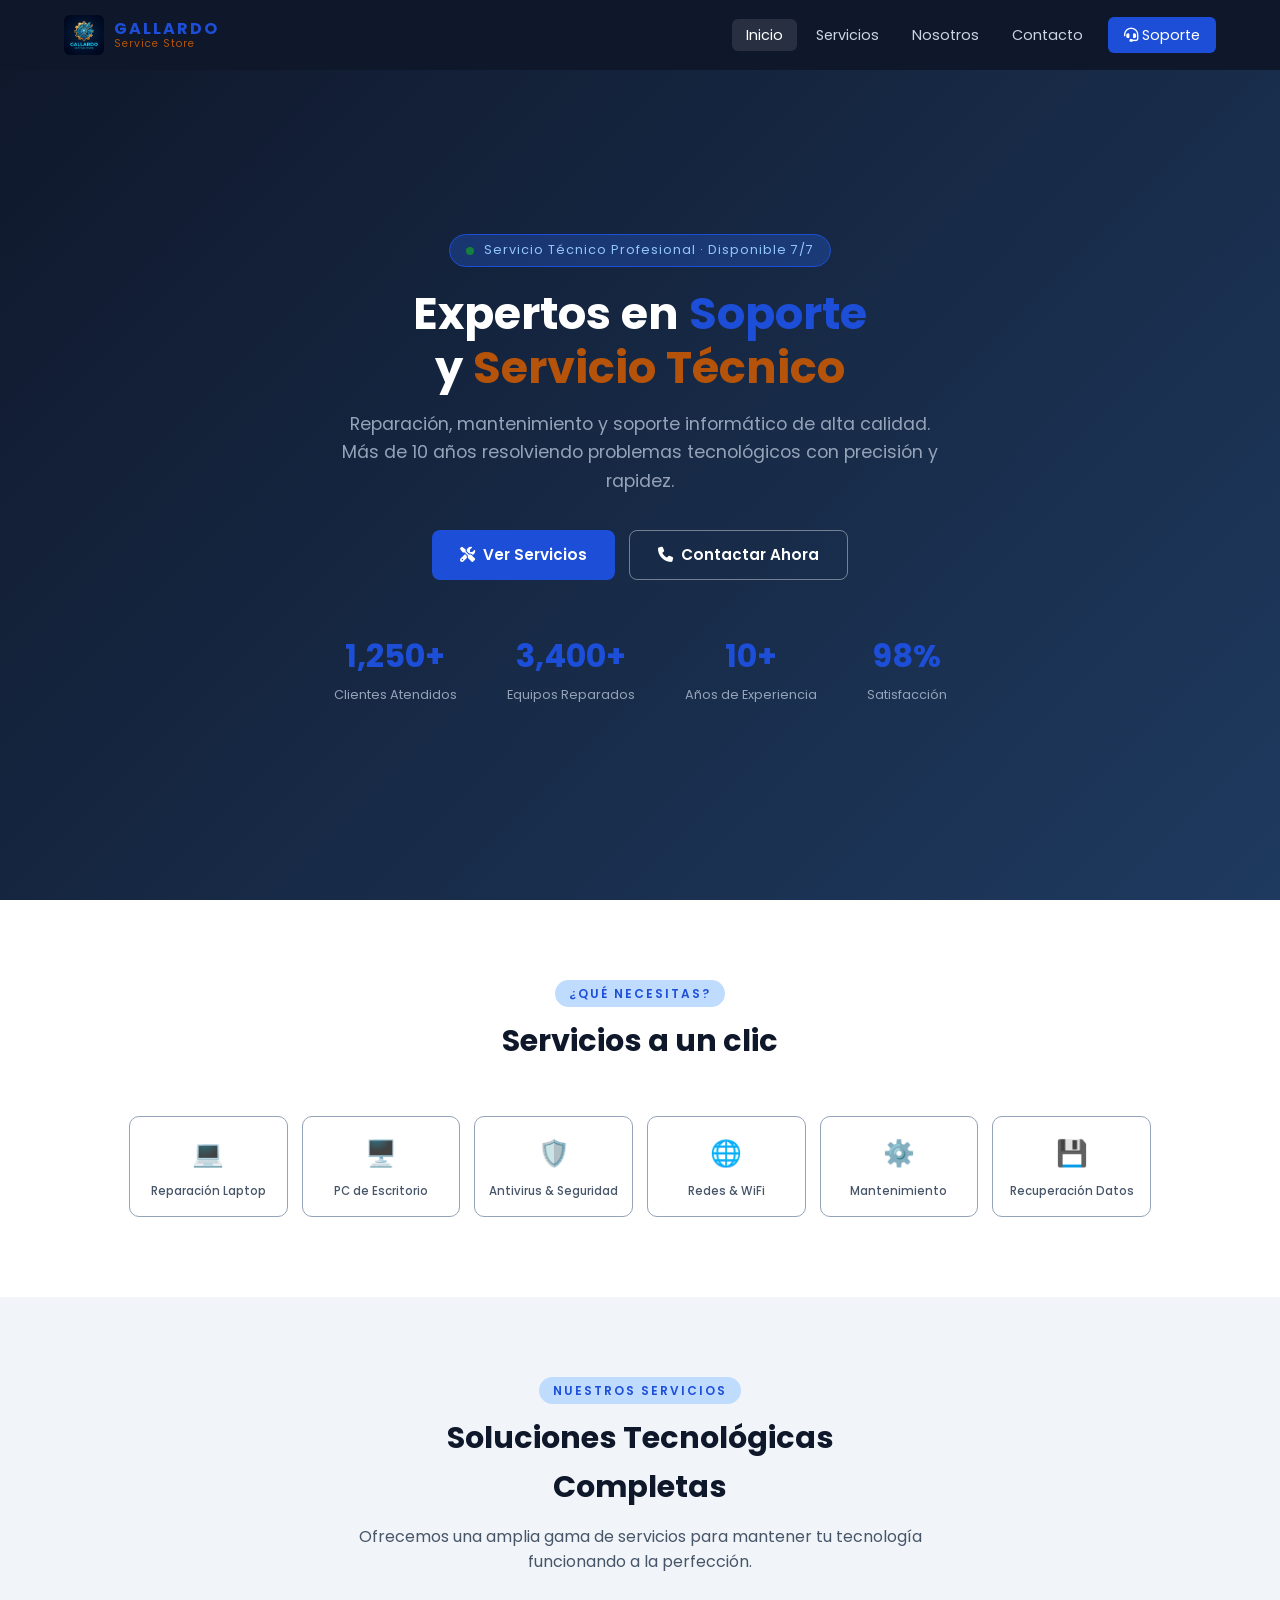
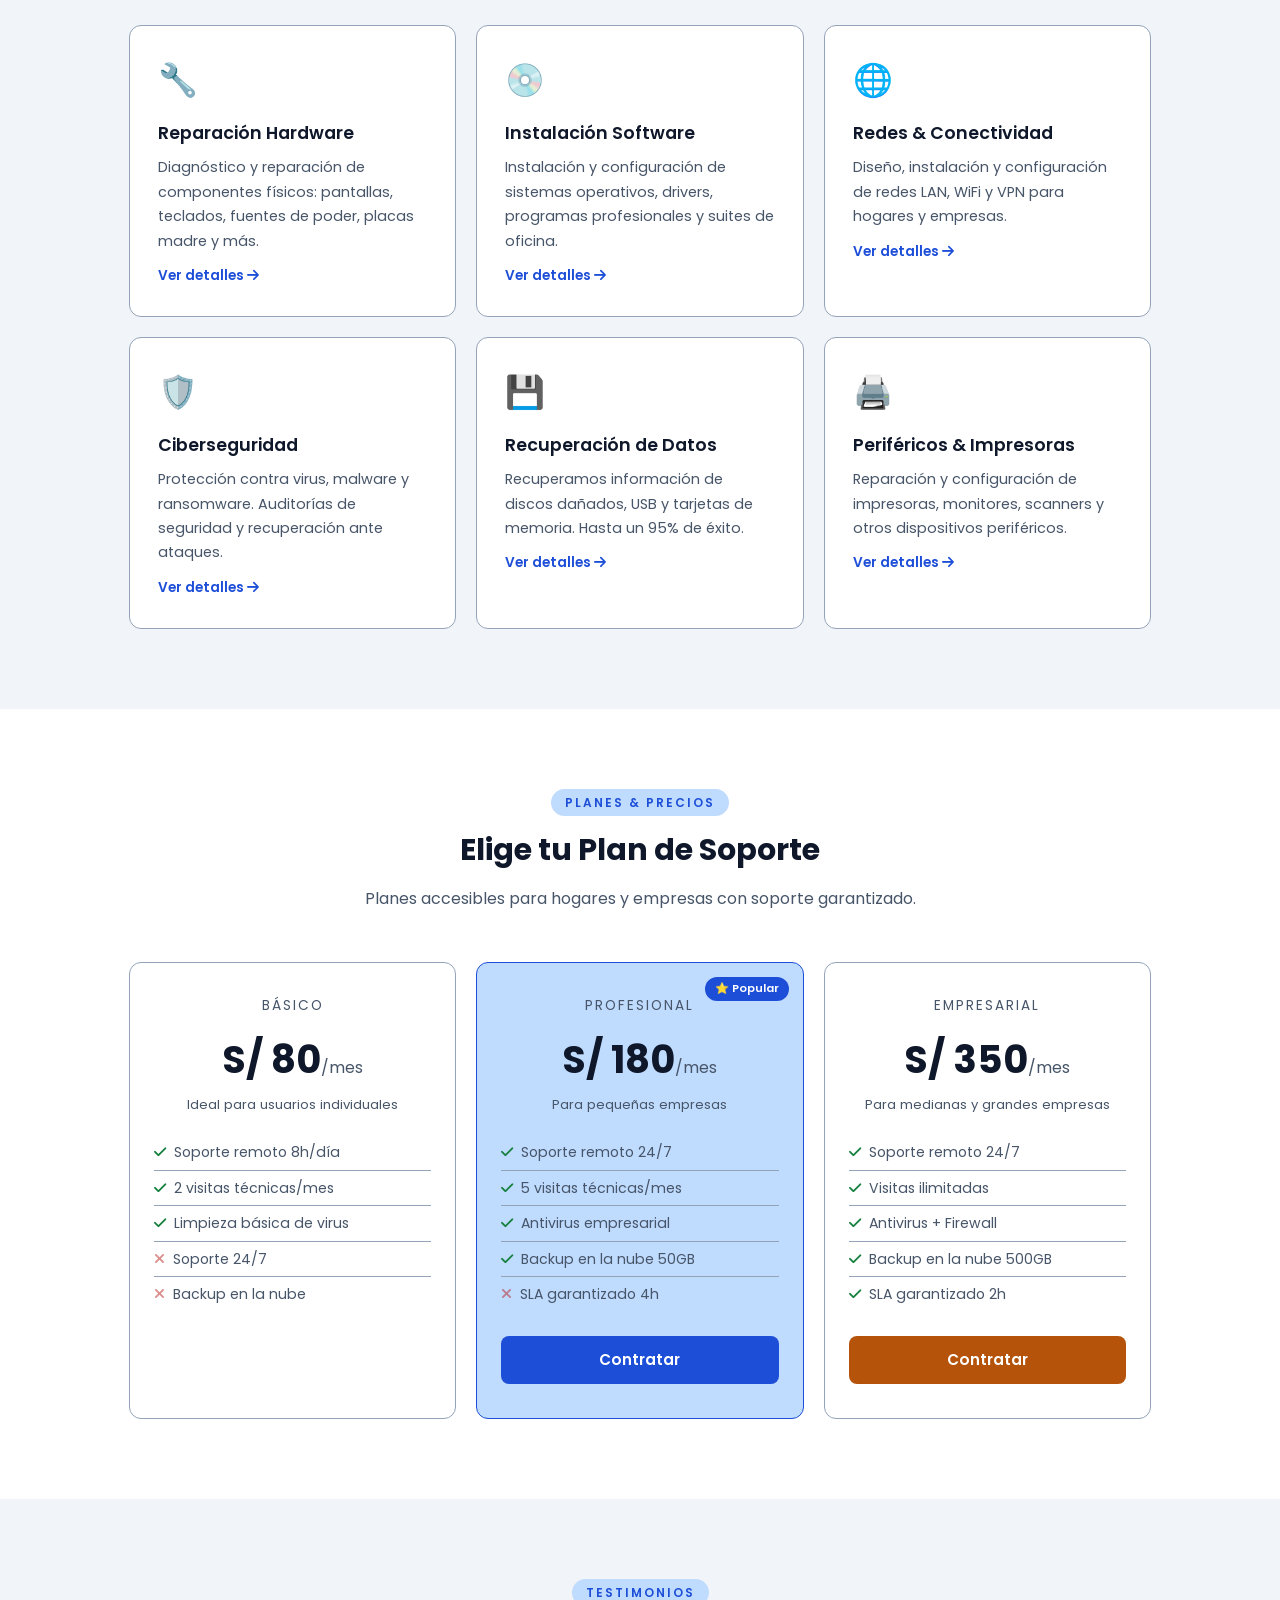
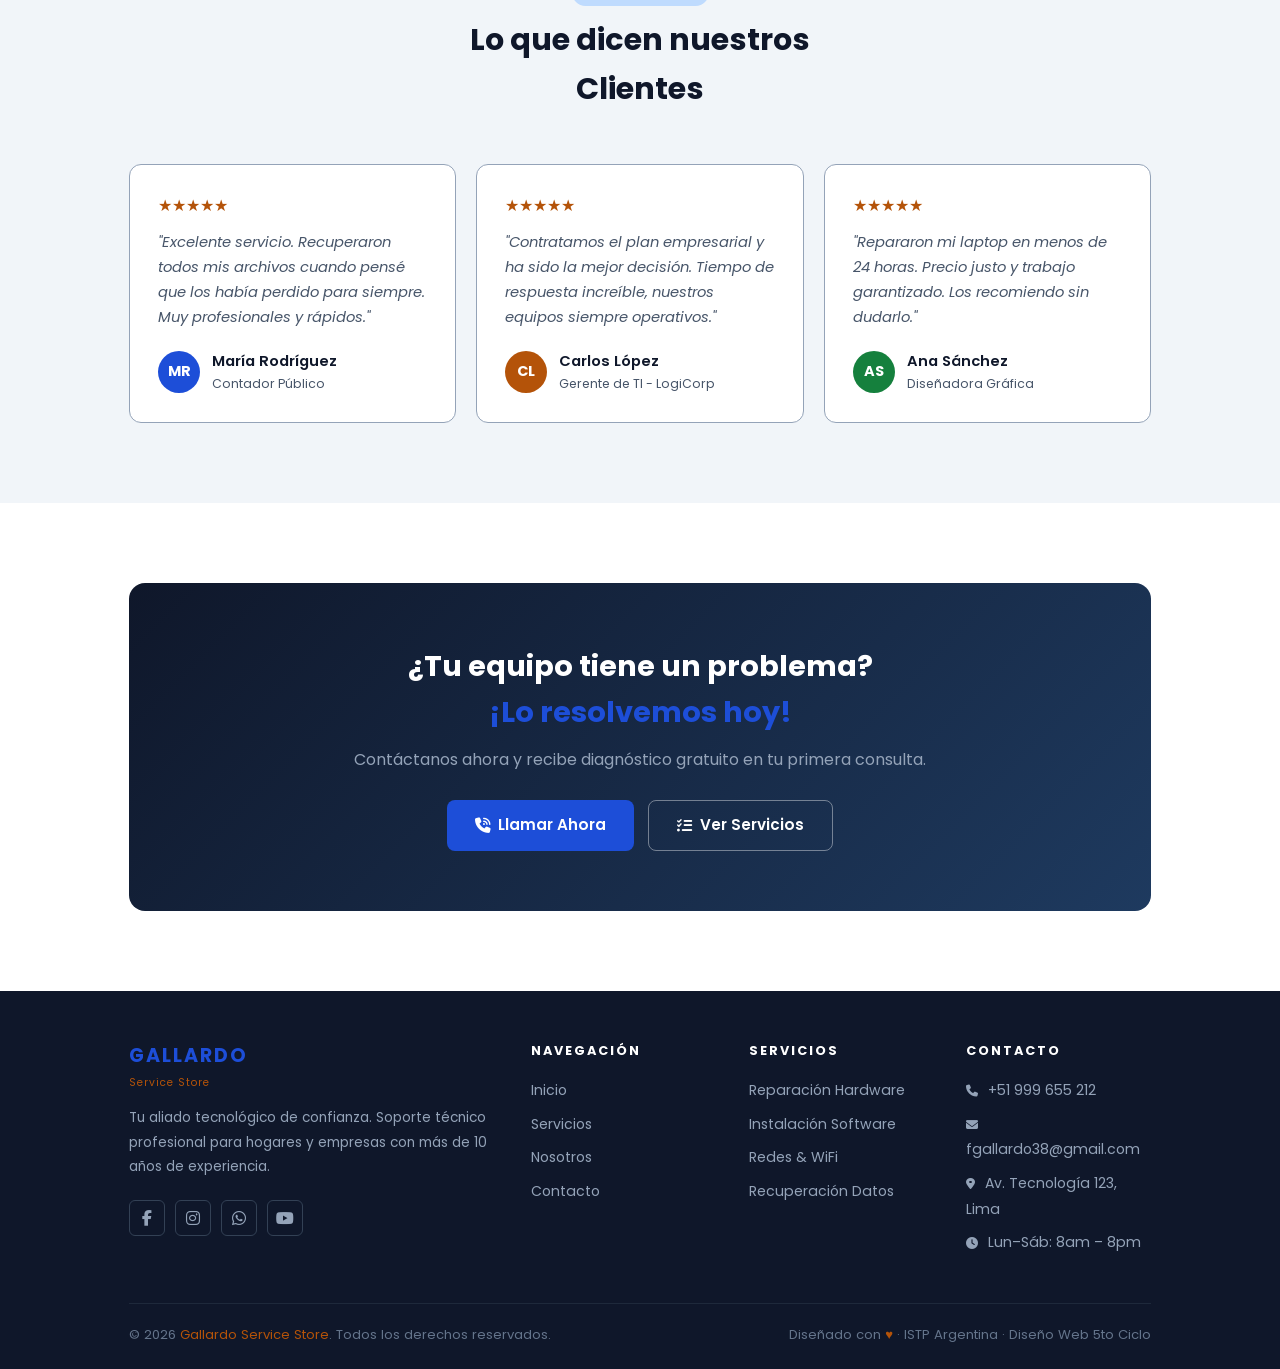
==== commit 49ca6571: "v.2" ====
--- a/index.html
+++ b/index.html
@@ -13,7 +13,7 @@
 </head>
 <body>
 
-  <!-- ===== NAVBAR ===== -->
+  <!-- Navegación Principal -->
   <nav class="navbar" id="navbar">
     <a href="index.html" class="nav-logo">
       <img src="img/logo.png" alt="Gallardo Service Store Logo">
@@ -23,17 +23,18 @@
       </div>
     </a>
 
+    <input type="checkbox" id="nav-toggle-check" class="nav-checkbox">
+    <label for="nav-toggle-check" class="nav-toggle" aria-label="Menú">
+      <span></span><span></span><span></span>
+    </label>
+
     <ul class="nav-menu" id="navMenu">
-      <li><a href="index.html"     class="nav-link active">Inicio</a></li>
+      <li><a href="index.html" class="nav-link active">Inicio</a></li>
       <li><a href="servicios.html" class="nav-link">Servicios</a></li>
-      <li><a href="nosotros.html"  class="nav-link">Nosotros</a></li>
-      <li><a href="contacto.html"  class="nav-link">Contacto</a></li>
-      <li><a href="contacto.html"  class="nav-link nav-cta"><i class="fa fa-headset"></i> Soporte</a></li>
+      <li><a href="nosotros.html" class="nav-link">Nosotros</a></li>
+      <li><a href="contacto.html" class="nav-link">Contacto</a></li>
+      <li><a href="contacto.html" class="nav-link nav-cta"><i class="fa fa-headset"></i> Soporte</a></li>
     </ul>
-
-    <div class="nav-toggle" id="navToggle" aria-label="Menú">
-      <span></span><span></span><span></span>
-    </div>
   </nav>
 
   <!-- ===== HERO ===== -->
@@ -75,23 +76,23 @@
         </a>
       </div>
 
-      <!-- Stats -->
+      <!-- Estadísticas principales -->
       <div class="hero-stats">
         <div class="stat-item">
-          <div class="stat-number" id="stat1">0</div>
+          <div class="stat-number">1,250+</div>
           <div class="stat-label">Clientes Atendidos</div>
         </div>
         <div class="stat-item">
-          <div class="stat-number" id="stat2">0</div>
+          <div class="stat-number">3,400+</div>
           <div class="stat-label">Equipos Reparados</div>
         </div>
         <div class="stat-item">
-          <div class="stat-number" id="stat3">0</div>
+          <div class="stat-number">10+</div>
           <div class="stat-label">Años de Experiencia</div>
         </div>
         <div class="stat-item">
-          <div class="stat-number" id="stat4">0</div>
-          <div class="stat-label">Satisfacción %</div>
+          <div class="stat-number">98%</div>
+          <div class="stat-label">Satisfacción</div>
         </div>
       </div>
     </div>
@@ -397,7 +398,5 @@
     </div>
   </footer>
 
-  <!-- ===== SCRIPTS ===== -->
-  <script src="js/main.js" defer></script>
 </body>
 </html>
--- a/css/style.css
+++ b/css/style.css
@@ -1,48 +1,24 @@
-/* =============================================
-   GALLARDO SERVICE STORE - ESTILOS GLOBALES
-   Diseño Web - ISTP Argentina
-   Herramientas: CSS3, Variables, Flexbox, Grid,
-   Animaciones, Media Queries, Pseudoclases,
-   Sombras, Degradados
-   ============================================= */
-
-/* === IMPORTACIÓN DE FUENTES (Google Fonts) === */
-@import url('https://fonts.googleapis.com/css2?family=Orbitron:wght@400;700;900&family=Rajdhani:wght@300;400;500;600;700&family=Inter:wght@300;400;500;600;700&display=swap');
-
-/* === VARIABLES CSS (Custom Properties) === */
+/* Importar fuente de Google Fonts */
+@import url('https://fonts.googleapis.com/css2?family=Poppins:wght@300;400;600;700&display=swap');
+
+/* ---- Variables de color ---- */
 :root {
-  --color-bg-primary: #0a0e27;
-  --color-bg-secondary: #0d1332;
-  --color-bg-card: rgba(255, 255, 255, 0.04);
-  --color-bg-card-hover: rgba(255, 255, 255, 0.08);
-  --color-accent-blue: #00d4ff;
-  --color-accent-gold: #f59e0b;
-  --color-accent-purple: #7c3aed;
-  --color-accent-green: #10b981;
-  --color-text-primary: #e2e8f0;
-  --color-text-secondary: #94a3b8;
-  --color-text-muted: #64748b;
-  --color-border: rgba(0, 212, 255, 0.2);
-  --color-border-hover: rgba(0, 212, 255, 0.6);
-  --shadow-blue: 0 0 30px rgba(0, 212, 255, 0.3);
-  --shadow-gold: 0 0 30px rgba(245, 158, 11, 0.3);
-  --shadow-card: 0 8px 32px rgba(0, 0, 0, 0.4);
-  --gradient-primary: linear-gradient(135deg, #0a0e27 0%, #1a1f4e 50%, #0d1332 100%);
-  --gradient-blue: linear-gradient(135deg, #00d4ff, #0080ff);
-  --gradient-gold: linear-gradient(135deg, #f59e0b, #f97316);
-  --gradient-hero: linear-gradient(135deg, rgba(0,212,255,0.15) 0%, rgba(124,58,237,0.15) 100%);
-  --font-heading: 'Orbitron', monospace;
-  --font-display: 'Rajdhani', sans-serif;
-  --font-body: 'Inter', sans-serif;
-  --border-radius: 12px;
-  --border-radius-lg: 20px;
-  --transition: all 0.3s ease;
-  --transition-slow: all 0.6s ease;
-  --nav-height: 80px;
-}
-
-/* === RESET Y BASE === */
-*, *::before, *::after {
+  --azul-oscuro: #0f172a;
+  --azul-medio: #1e3a5f;
+  --azul-acento: #1d4ed8;
+  --azul-claro: #bfdbfe;
+  --fondo: #f1f5f9;
+  --blanco: #ffffff;
+  --texto: #0f172a;
+  --texto-gris: #475569;
+  --borde: #94a3b8;
+  --verde: #15803d;
+  --rojo: #b91c1c;
+  --dorado: #b45309;
+}
+
+/* ---- Reset básico ---- */
+* {
   margin: 0;
   padding: 0;
   box-sizing: border-box;
@@ -50,33 +26,23 @@
 
 html {
   scroll-behavior: smooth;
+}
+
+body {
+  font-family: 'Poppins', sans-serif;
+  background-color: var(--fondo);
+  color: var(--texto);
   font-size: 16px;
-}
-
-body {
-  font-family: var(--font-body);
-  background: var(--color-bg-primary);
-  color: var(--color-text-primary);
   line-height: 1.6;
-  overflow-x: hidden;
-}
-
-/* === TIPOGRAFÍA GLOBAL === */
-h1, h2, h3 {
-  font-family: var(--font-heading);
-  letter-spacing: 0.05em;
-  line-height: 1.2;
-}
-
-h4, h5, h6 {
-  font-family: var(--font-display);
-  letter-spacing: 0.03em;
 }
 
 a {
   text-decoration: none;
   color: inherit;
-  transition: var(--transition);
+}
+
+ul {
+  list-style: none;
 }
 
 img {
@@ -85,1955 +51,1972 @@
   display: block;
 }
 
-ul {
-  list-style: none;
-}
-
-/* === FONDO ANIMADO (Partículas CSS) === */
-body::before {
-  content: '';
+/* ---- Navbar ---- */
+.navbar {
+  background-color: var(--azul-oscuro);
+  padding: 0 5%;
+  height: 70px;
+  display: flex;
+  align-items: center;
+  justify-content: space-between;
   position: fixed;
-  top: 0; left: 0;
-  width: 100%; height: 100%;
-  background-image:
-    radial-gradient(circle at 20% 20%, rgba(0, 212, 255, 0.05) 0%, transparent 50%),
-    radial-gradient(circle at 80% 80%, rgba(124, 58, 237, 0.05) 0%, transparent 50%),
-    radial-gradient(circle at 50% 50%, rgba(245, 158, 11, 0.03) 0%, transparent 70%);
-  pointer-events: none;
-  z-index: 0;
-}
-
-/* === GRID ANIMADO DE FONDO === */
-body::after {
-  content: '';
-  position: fixed;
-  top: 0; left: 0;
-  width: 100%; height: 100%;
-  background-image:
-    linear-gradient(rgba(0, 212, 255, 0.03) 1px, transparent 1px),
-    linear-gradient(90deg, rgba(0, 212, 255, 0.03) 1px, transparent 1px);
-  background-size: 50px 50px;
-  pointer-events: none;
-  z-index: 0;
-}
-
-/* === NAVBAR === */
-.navbar {
-  position: fixed;
-  top: 0; left: 0; right: 0;
-  height: var(--nav-height);
-  z-index: 1000;
-  display: flex;
-  align-items: center;
-  justify-content: space-between;
-  padding: 0 5%;
-  background: rgba(10, 14, 39, 0.9);
-  backdrop-filter: blur(20px);
-  -webkit-backdrop-filter: blur(20px);
-  border-bottom: 1px solid var(--color-border);
-  transition: var(--transition);
-}
-
-.navbar.scrolled {
-  background: rgba(10, 14, 39, 0.98);
-  box-shadow: var(--shadow-blue);
+  top: 0;
+  left: 0;
+  right: 0;
+  z-index: 100;
 }
 
 .nav-logo {
   display: flex;
   align-items: center;
-  gap: 12px;
+  gap: 10px;
 }
 
 .nav-logo img {
-  width: 45px;
-  height: 45px;
-  border-radius: 8px;
+  width: 40px;
+  height: 40px;
+  border-radius: 6px;
   object-fit: cover;
 }
 
 .logo-text {
   display: flex;
   flex-direction: column;
-  line-height: 1;
+  line-height: 1.1;
 }
 
 .logo-name {
-  font-family: var(--font-heading);
-  font-size: 1.1rem;
+  font-size: 1rem;
   font-weight: 700;
-  background: var(--gradient-blue);
-  -webkit-background-clip: text;
-  -webkit-text-fill-color: transparent;
-  background-clip: text;
-  letter-spacing: 0.1em;
+  color: var(--azul-acento);
+  letter-spacing: 2px;
 }
 
 .logo-sub {
-  font-family: var(--font-display);
-  font-size: 0.7rem;
-  color: var(--color-accent-gold);
-  letter-spacing: 0.2em;
-  text-transform: uppercase;
+  font-size: 0.65rem;
+  color: var(--dorado);
+  letter-spacing: 1px;
+}
+
+/* Checkbox oculto para menú móvil */
+.nav-checkbox {
+  display: none;
 }
 
 .nav-menu {
   display: flex;
   align-items: center;
-  gap: 8px;
+  gap: 5px;
 }
 
 .nav-link {
-  font-family: var(--font-display);
-  font-size: 0.95rem;
-  font-weight: 500;
-  color: var(--color-text-secondary);
-  padding: 8px 16px;
-  border-radius: 8px;
-  letter-spacing: 0.05em;
-  position: relative;
-  transition: var(--transition);
-}
-
-.nav-link::after {
-  content: '';
-  position: absolute;
-  bottom: 4px; left: 50%;
-  transform: translateX(-50%);
-  width: 0;
-  height: 2px;
-  background: var(--gradient-blue);
-  border-radius: 2px;
-  transition: var(--transition);
+  color: #cbd5e1;
+  padding: 6px 14px;
+  border-radius: 6px;
+  font-size: 0.9rem;
+  transition: background 0.2s;
 }
 
 .nav-link:hover,
 .nav-link.active {
-  color: var(--color-accent-blue);
-  background: rgba(0, 212, 255, 0.08);
-}
-
-.nav-link:hover::after,
-.nav-link.active::after {
-  width: 60%;
+  background-color: rgba(255, 255, 255, 0.1);
+  color: var(--blanco);
 }
 
 .nav-cta {
-  background: var(--gradient-blue);
-  color: #fff !important;
-  padding: 8px 20px;
-  border-radius: 8px;
-  font-weight: 600;
-  letter-spacing: 0.08em;
-  margin-left: 8px;
-  box-shadow: 0 0 20px rgba(0, 212, 255, 0.3);
-  transition: var(--transition);
+  background-color: var(--azul-acento);
+  color: var(--blanco) !important;
+  padding: 8px 16px;
+  border-radius: 6px;
+  margin-left: 6px;
 }
 
 .nav-cta:hover {
-  transform: translateY(-2px);
-  box-shadow: 0 0 30px rgba(0, 212, 255, 0.5);
-  color: #fff !important;
-  background: linear-gradient(135deg, #00e5ff, #0090ff) !important;
-}
-
-.nav-cta::after { display: none; }
-
-/* Menú hamburguesa mobile */
+  background-color: #1d4ed8;
+}
+
+/* Botón hamburguesa */
 .nav-toggle {
   display: none;
   flex-direction: column;
   gap: 5px;
   cursor: pointer;
-  padding: 5px;
+  padding: 4px;
 }
 
 .nav-toggle span {
-  width: 25px;
+  display: block;
+  width: 24px;
   height: 2px;
-  background: var(--color-accent-blue);
+  background-color: var(--blanco);
   border-radius: 2px;
-  transition: var(--transition);
-}
-
-.nav-toggle.open span:nth-child(1) {
-  transform: rotate(45deg) translate(5px, 5px);
-}
-.nav-toggle.open span:nth-child(2) {
-  opacity: 0;
-}
-.nav-toggle.open span:nth-child(3) {
-  transform: rotate(-45deg) translate(5px, -5px);
-}
-
-/* === CLASES UTILITARIAS Y REUTILIZABLES === */
-.text-gradient-blue {
-  background: var(--gradient-blue);
-  -webkit-background-clip: text;
-  -webkit-text-fill-color: transparent;
-  background-clip: text;
-}
-.text-gradient-gold {
-  background: var(--gradient-gold);
-  -webkit-background-clip: text;
-  -webkit-text-fill-color: transparent;
-  background-clip: text;
-}
-.text-gold { color: var(--color-accent-gold); }
-.text-blue { color: var(--color-accent-blue); }
-.text-muted { color: var(--color-text-muted); }
-.text-danger { color: #ef4444 !important; }
-.text-center { text-align: center; }
-.text-left { text-align: left; }
-.w-full { width: 100%; }
-.btn-full { width: 100%; justify-content: center; }
-.mt-2 { margin-top: 8px; }
-.mt-4 { margin-top: 16px; }
-.mt-6 { margin-top: 24px; }
-.mt-10 { margin-top: 40px; }
-.mb-4 { margin-bottom: 16px; }
-.mb-6 { margin-bottom: 24px; }
-.hero-title-lg { font-size: clamp(2rem, 5vw, 3.5rem); }
+  transition: all 0.3s;
+}
+
+/* ---- Contenedor general ---- */
+.container {
+  max-width: 1150px;
+  margin: 0 auto;
+  padding: 0 5%;
+}
+
+/* ---- Secciones ---- */
+section {
+  padding: 80px 0;
+}
+
+.section-alt {
+  background-color: var(--blanco);
+}
+
+/* ---- Encabezados de sección ---- */
+.section-header {
+  text-align: center;
+  margin-bottom: 50px;
+}
+
+.section-tag {
+  display: inline-block;
+  background-color: var(--azul-claro);
+  color: var(--azul-acento);
+  font-size: 0.75rem;
+  font-weight: 600;
+  letter-spacing: 2px;
+  text-transform: uppercase;
+  padding: 4px 14px;
+  border-radius: 20px;
+  margin-bottom: 10px;
+}
+
+.section-title {
+  font-size: 1.9rem;
+  font-weight: 700;
+  color: var(--texto);
+  margin-bottom: 12px;
+}
+
+.section-desc {
+  font-size: 1rem;
+  color: var(--texto-gris);
+  max-width: 580px;
+  margin: 0 auto;
+}
+
+/* ---- Hero (Sección principal) ---- */
+.hero {
+  background: linear-gradient(135deg, var(--azul-oscuro) 0%, var(--azul-medio) 100%);
+  color: var(--blanco);
+  min-height: 100vh;
+  display: flex;
+  align-items: center;
+  justify-content: center;
+  text-align: center;
+  padding: 100px 5% 60px;
+}
+
+.hero-content {
+  max-width: 800px;
+}
+
+.hero-badge {
+  display: inline-block;
+  background-color: rgba(37, 99, 235, 0.3);
+  border: 1px solid var(--azul-acento);
+  color: #93c5fd;
+  font-size: 0.8rem;
+  padding: 5px 16px;
+  border-radius: 20px;
+  margin-bottom: 20px;
+  letter-spacing: 1px;
+}
+
+.hero-badge .dot {
+  display: inline-block;
+  width: 8px;
+  height: 8px;
+  background-color: var(--verde);
+  border-radius: 50%;
+  margin-right: 6px;
+  vertical-align: middle;
+}
+
+.hero-title {
+  font-size: 2.8rem;
+  font-weight: 700;
+  line-height: 1.2;
+  margin-bottom: 16px;
+}
+
+.gradient-text {
+  color: var(--azul-acento);
+}
+
+.gold-text {
+  color: var(--dorado);
+}
+
+.hero-subtitle {
+  font-size: 1.1rem;
+  color: #94a3b8;
+  margin-bottom: 35px;
+  max-width: 600px;
+  margin-left: auto;
+  margin-right: auto;
+}
+
+/* Estadísticas hero */
+.hero-stats {
+  display: flex;
+  justify-content: center;
+  gap: 50px;
+  margin-top: 50px;
+  flex-wrap: wrap;
+}
+
+.stat-item {
+  text-align: center;
+}
+
+.stat-number {
+  font-size: 2rem;
+  font-weight: 700;
+  color: var(--azul-acento);
+}
+
+.stat-label {
+  font-size: 0.8rem;
+  color: #94a3b8;
+  margin-top: 4px;
+}
+
+/* Iconos flotantes */
+.floating-icons {
+  display: none;
+}
+
+.hero-bg-circle {
+  display: none;
+}
+
+/* ---- Botones ---- */
+.btn {
+  display: inline-flex;
+  align-items: center;
+  gap: 8px;
+  padding: 12px 28px;
+  border-radius: 8px;
+  font-size: 0.95rem;
+  font-weight: 600;
+  cursor: pointer;
+  border: none;
+  transition: transform 0.2s, opacity 0.2s;
+}
+
+.btn:hover {
+  transform: translateY(-2px);
+  opacity: 0.9;
+}
+
+.btn-primary {
+  background-color: var(--azul-acento);
+  color: var(--blanco);
+}
+
+.btn-secondary {
+  background-color: transparent;
+  color: var(--blanco);
+  border: 1px solid rgba(255, 255, 255, 0.4);
+}
+
+.btn-secondary:hover {
+  background-color: rgba(255, 255, 255, 0.1);
+}
+
+.btn-gold {
+  background-color: var(--dorado);
+  color: var(--blanco);
+}
+
+.btn-full {
+  width: 100%;
+  justify-content: center;
+}
+
+.hero-buttons {
+  display: flex;
+  gap: 14px;
+  justify-content: center;
+  flex-wrap: wrap;
+}
+
+/* ---- Grillas ---- */
+.grid-3 {
+  display: grid;
+  grid-template-columns: repeat(3, 1fr);
+  gap: 20px;
+}
+
+.grid-2 {
+  display: grid;
+  grid-template-columns: 1fr 1fr;
+  gap: 40px;
+  align-items: center;
+}
+
+.grid-4 {
+  display: grid;
+  grid-template-columns: repeat(4, 1fr);
+  gap: 20px;
+}
+
+/* ---- Tarjeta general (card) ---- */
+.card {
+  background-color: var(--blanco);
+  border: 1px solid var(--borde);
+  border-radius: 12px;
+  padding: 28px;
+  transition: box-shadow 0.2s, transform 0.2s;
+}
+
+.card:hover {
+  box-shadow: 0 4px 20px rgba(0, 0, 0, 0.08);
+  transform: translateY(-4px);
+}
+
+.card-icon {
+  font-size: 2rem;
+  margin-bottom: 14px;
+}
+
+.card-title {
+  font-size: 1.1rem;
+  font-weight: 600;
+  margin-bottom: 8px;
+}
+
+.card-desc {
+  font-size: 0.9rem;
+  color: var(--texto-gris);
+  line-height: 1.7;
+}
 
 .card-link {
-  color: var(--color-accent-blue);
-  font-family: var(--font-display);
+  display: inline-block;
+  margin-top: 12px;
+  font-size: 0.85rem;
+  color: var(--azul-acento);
+  font-weight: 600;
+}
+
+/* ---- Servicios rápidos (Quick Services) ---- */
+.quick-services {
+  display: grid;
+  grid-template-columns: repeat(6, 1fr);
+  gap: 14px;
+  margin-top: 40px;
+}
+
+.qs-item {
+  background-color: var(--blanco);
+  border: 1px solid var(--borde);
+  border-radius: 10px;
+  padding: 16px 8px;
+  text-align: center;
+  transition: border-color 0.2s, transform 0.2s;
+  display: flex;
+  flex-direction: column;
+  align-items: center;
+  gap: 8px;
+}
+
+.qs-item:hover {
+  border-color: var(--azul-acento);
+  transform: translateY(-3px);
+}
+
+.qs-icon {
+  font-size: 1.6rem;
+}
+
+.qs-label {
+  font-size: 0.72rem;
+  color: var(--texto-gris);
+  font-weight: 500;
+}
+
+/* ---- Precios ---- */
+.pricing-grid {
+  display: grid;
+  grid-template-columns: repeat(3, 1fr);
+  gap: 20px;
+}
+
+.pricing-card {
+  background-color: var(--blanco);
+  border: 1px solid var(--borde);
+  border-radius: 12px;
+  padding: 32px 24px;
+  text-align: center;
+  transition: transform 0.2s;
+  position: relative;
+}
+
+.pricing-card:hover {
+  transform: translateY(-4px);
+}
+
+.pricing-card.featured {
+  border-color: var(--azul-acento);
+  background-color: var(--azul-claro);
+}
+
+.popular-badge {
+  position: absolute;
+  top: 14px;
+  right: 14px;
+  background-color: var(--azul-acento);
+  color: var(--blanco);
+  font-size: 0.7rem;
+  font-weight: 600;
+  padding: 3px 10px;
+  border-radius: 20px;
+}
+
+.plan-name {
+  font-size: 0.85rem;
+  color: var(--texto-gris);
+  text-transform: uppercase;
+  letter-spacing: 2px;
+  margin-bottom: 12px;
+}
+
+.plan-price {
+  font-size: 2.4rem;
+  font-weight: 700;
+  color: var(--texto);
+  margin-bottom: 4px;
+}
+
+.plan-price span {
+  font-size: 1rem;
+  font-weight: 400;
+  color: var(--texto-gris);
+}
+
+.plan-unit {
+  font-size: 0.82rem;
+  color: var(--texto-gris);
+  margin-bottom: 20px;
+}
+
+.plan-features {
+  text-align: left;
+  margin-bottom: 24px;
+}
+
+.plan-features li {
+  display: flex;
+  align-items: center;
+  gap: 8px;
+  font-size: 0.88rem;
+  color: var(--texto-gris);
+  padding: 6px 0;
+  border-bottom: 1px solid var(--borde);
+}
+
+.plan-features li:last-child {
+  border-bottom: none;
+}
+
+.plan-features .fa-check {
+  color: var(--verde);
+}
+
+.plan-features .fa-times {
+  color: var(--rojo);
+  opacity: 0.5;
+}
+
+/* ---- Testimonios ---- */
+.testimonial-card {
+  background-color: var(--blanco);
+  border: 1px solid var(--borde);
+  border-radius: 12px;
+  padding: 28px;
+}
+
+.testimonial-stars {
+  color: var(--dorado);
+  margin-bottom: 12px;
+  font-size: 1rem;
+}
+
+.testimonial-text {
+  font-size: 0.92rem;
+  color: var(--texto-gris);
+  font-style: italic;
+  margin-bottom: 20px;
+  line-height: 1.7;
+}
+
+.testimonial-author {
+  display: flex;
+  align-items: center;
+  gap: 12px;
+}
+
+.author-avatar {
+  width: 42px;
+  height: 42px;
+  border-radius: 50%;
+  background-color: var(--azul-acento);
+  display: flex;
+  align-items: center;
+  justify-content: center;
   font-size: 0.9rem;
-  margin-top: 16px;
-  display: inline-flex;
-  align-items: center;
-  gap: 6px;
-}
-.avatar-gold { background: var(--gradient-gold) !important; }
-.avatar-green { background: linear-gradient(135deg, #10b981, #059669) !important; }
-.emoji-glow {
+  font-weight: 700;
+  color: var(--blanco);
+  flex-shrink: 0;
+}
+
+.avatar-gold {
+  background-color: var(--dorado) !important;
+}
+
+.avatar-green {
+  background-color: var(--verde) !important;
+}
+
+.author-info .name {
+  font-size: 0.92rem;
+  font-weight: 600;
+}
+
+.author-info .role {
+  font-size: 0.78rem;
+  color: var(--texto-gris);
+}
+
+/* ---- CTA Banner ---- */
+.cta-banner {
+  background: linear-gradient(135deg, var(--azul-oscuro), var(--azul-medio));
+  color: var(--blanco);
+  border-radius: 16px;
+  padding: 60px 40px;
+  text-align: center;
+}
+
+.cta-title {
+  font-size: 1.8rem;
+  font-weight: 700;
+  margin-bottom: 12px;
+}
+
+.cta-desc {
+  font-size: 1rem;
+  color: #94a3b8;
+  margin-bottom: 28px;
+}
+
+.cta-buttons {
+  display: flex;
+  gap: 14px;
+  justify-content: center;
+  flex-wrap: wrap;
+}
+
+/* ---- Footer ---- */
+footer {
+  background-color: var(--azul-oscuro);
+  color: #cbd5e1;
+  padding: 50px 0 24px;
+}
+
+.footer-grid {
+  display: grid;
+  grid-template-columns: 2fr 1fr 1fr 1fr;
+  gap: 32px;
+  margin-bottom: 40px;
+}
+
+.footer-brand .logo-name {
+  display: block;
+  font-size: 1.2rem;
+  margin-bottom: 4px;
+}
+
+.footer-brand .logo-sub {
+  display: block;
+  margin-bottom: 14px;
+}
+
+.footer-desc {
+  font-size: 0.85rem;
+  color: #94a3b8;
+  line-height: 1.8;
+  margin-bottom: 20px;
+}
+
+.footer-social {
+  display: flex;
+  gap: 10px;
+}
+
+.social-link {
+  width: 36px;
+  height: 36px;
+  border: 1px solid #334155;
+  border-radius: 6px;
+  display: flex;
+  align-items: center;
+  justify-content: center;
+  color: #94a3b8;
+  transition: color 0.2s, border-color 0.2s;
+}
+
+.social-link:hover {
+  color: var(--blanco);
+  border-color: var(--azul-acento);
+}
+
+.footer-heading {
+  font-size: 0.8rem;
+  font-weight: 700;
+  text-transform: uppercase;
+  letter-spacing: 2px;
+  color: var(--blanco);
+  margin-bottom: 16px;
+}
+
+.footer-links li {
+  margin-bottom: 8px;
+}
+
+.footer-links a {
+  font-size: 0.88rem;
+  color: #94a3b8;
+  transition: color 0.2s;
+}
+
+.footer-links a:hover {
+  color: var(--blanco);
+}
+
+.footer-links a i {
+  margin-right: 6px;
+  font-size: 0.75rem;
+}
+
+.footer-bottom {
+  border-top: 1px solid #1e293b;
+  padding-top: 20px;
+  display: flex;
+  justify-content: space-between;
+  align-items: center;
+  flex-wrap: wrap;
+  gap: 10px;
+}
+
+.footer-bottom p {
+  font-size: 0.82rem;
+  color: #64748b;
+}
+
+.footer-bottom span {
+  color: var(--dorado);
+}
+
+/* ---- Page Hero (páginas internas) ---- */
+.page-hero {
+  background: linear-gradient(135deg, var(--azul-oscuro), var(--azul-medio));
+  color: var(--blanco);
+  padding: 130px 0 70px;
+  text-align: center;
+}
+
+.page-hero-content {
   position: relative;
   z-index: 1;
-  filter: drop-shadow(0 0 30px rgba(0, 212, 255, 0.5));
-}
+}
+
+.hero-title-lg {
+  font-size: 2.4rem;
+}
+
+.breadcrumb {
+  display: flex;
+  justify-content: center;
+  align-items: center;
+  gap: 8px;
+  margin-bottom: 16px;
+  font-size: 0.85rem;
+  color: #94a3b8;
+}
+
+.breadcrumb a {
+  color: #93c5fd;
+}
+
+.breadcrumb .sep {
+  color: #94a3b8;
+}
+
+.text-gradient-blue {
+  color: #93c5fd;
+}
+
+.text-gradient-gold {
+  color: var(--dorado);
+}
+
+.mt-4 {
+  margin-top: 16px;
+}
+
+.mt-6 {
+  margin-top: 24px;
+}
+
+.mb-6 {
+  margin-bottom: 24px;
+}
+
+/* ---- Proceso de atención ---- */
+.process-grid {
+  display: grid;
+  grid-template-columns: repeat(5, 1fr);
+  gap: 20px;
+}
+
+.process-step {
+  text-align: center;
+  padding: 20px 10px;
+}
+
+.process-num {
+  width: 60px;
+  height: 60px;
+  background-color: var(--azul-acento);
+  color: var(--blanco);
+  border-radius: 50%;
+  display: flex;
+  align-items: center;
+  justify-content: center;
+  font-size: 1.3rem;
+  font-weight: 700;
+  margin: 0 auto 14px;
+}
+
+.process-title {
+  font-size: 0.9rem;
+  font-weight: 600;
+  margin-bottom: 6px;
+}
+
+.process-desc {
+  font-size: 0.8rem;
+  color: var(--texto-gris);
+}
+
+/* ---- Filtros de servicios (CSS puro con radio buttons) ---- */
+.filter-radio {
+  display: none;
+}
+
+.filter-bar {
+  display: flex;
+  justify-content: center;
+  gap: 10px;
+  flex-wrap: wrap;
+  margin-bottom: 40px;
+}
+
+.filter-btn {
+  padding: 7px 20px;
+  background-color: var(--blanco);
+  border: 1px solid var(--borde);
+  border-radius: 20px;
+  font-size: 0.85rem;
+  color: var(--texto-gris);
+  cursor: pointer;
+  transition: all 0.2s;
+  font-family: 'Poppins', sans-serif;
+}
+
+.filter-btn:hover {
+  border-color: var(--azul-acento);
+  color: var(--azul-acento);
+}
+
+#filter-all:checked~.filter-bar label[for="filter-all"],
+#filter-hardware:checked~.filter-bar label[for="filter-hardware"],
+#filter-software:checked~.filter-bar label[for="filter-software"],
+#filter-redes:checked~.filter-bar label[for="filter-redes"],
+#filter-seguridad:checked~.filter-bar label[for="filter-seguridad"],
+#filter-datos:checked~.filter-bar label[for="filter-datos"] {
+  background-color: var(--azul-acento);
+  color: var(--blanco);
+  border-color: var(--azul-acento);
+}
+
+#filter-hardware:checked~.grid-3 .service-detail-card:not([data-cat="hardware"]),
+#filter-software:checked~.grid-3 .service-detail-card:not([data-cat="software"]),
+#filter-redes:checked~.grid-3 .service-detail-card:not([data-cat="redes"]),
+#filter-seguridad:checked~.grid-3 .service-detail-card:not([data-cat="seguridad"]),
+#filter-datos:checked~.grid-3 .service-detail-card:not([data-cat="datos"]) {
+  display: none;
+}
+
+/* ---- Tarjetas de servicios ---- */
+.service-detail-card {
+  background-color: var(--blanco);
+  border: 1px solid var(--borde);
+  border-radius: 12px;
+  overflow: hidden;
+  display: flex;
+  flex-direction: column;
+  transition: box-shadow 0.2s, transform 0.2s;
+}
+
+.service-detail-card:hover {
+  box-shadow: 0 4px 20px rgba(0, 0, 0, 0.08);
+  transform: translateY(-4px);
+}
+
+.service-card-header {
+  padding: 24px 22px 16px;
+  border-bottom: 1px solid var(--borde);
+  display: flex;
+  align-items: center;
+  gap: 14px;
+}
+
+.service-card-icon {
+  width: 48px;
+  height: 48px;
+  border-radius: 10px;
+  display: flex;
+  align-items: center;
+  justify-content: center;
+  font-size: 1.5rem;
+  flex-shrink: 0;
+}
+
+.icon-blue {
+  background-color: #dbeafe;
+}
+
+.icon-gold {
+  background-color: #fef3c7;
+}
+
+.icon-purple {
+  background-color: #ede9fe;
+}
+
+.icon-green {
+  background-color: #dcfce7;
+}
+
+.icon-red {
+  background-color: #fee2e2;
+}
+
+.icon-cyan {
+  background-color: #cffafe;
+}
+
+.service-card-info h3 {
+  font-size: 1rem;
+  font-weight: 600;
+  margin-bottom: 3px;
+}
+
+.service-card-cat {
+  font-size: 0.72rem;
+  color: var(--azul-acento);
+  text-transform: uppercase;
+  letter-spacing: 1px;
+}
+
+.service-card-body {
+  padding: 18px 22px;
+  flex: 1;
+}
+
+.service-card-desc {
+  font-size: 0.88rem;
+  color: var(--texto-gris);
+  line-height: 1.7;
+  margin-bottom: 12px;
+}
+
+.service-features {
+  margin-top: 8px;
+}
+
+.service-features li {
+  display: flex;
+  align-items: center;
+  gap: 8px;
+  font-size: 0.84rem;
+  color: var(--texto-gris);
+  padding: 4px 0;
+}
+
+.service-features li i {
+  color: var(--verde);
+  font-size: 0.7rem;
+}
+
+.service-card-footer {
+  padding: 14px 22px 20px;
+  display: flex;
+  align-items: center;
+  justify-content: space-between;
+  border-top: 1px solid var(--borde);
+}
+
+.service-price {
+  font-size: 1.3rem;
+  font-weight: 700;
+  color: var(--texto);
+}
+
+.service-price-unit {
+  font-size: 0.75rem;
+  color: var(--texto-gris);
+  display: block;
+}
+
+.service-time {
+  font-size: 0.82rem;
+  color: var(--texto-gris);
+  display: flex;
+  align-items: center;
+  gap: 5px;
+}
+
+/* ---- Tabla comparativa ---- */
+.table-wrapper {
+  overflow-x: auto;
+  border-radius: 10px;
+  border: 1px solid var(--borde);
+}
+
+table {
+  width: 100%;
+  border-collapse: collapse;
+  font-size: 0.92rem;
+}
+
+thead {
+  background-color: var(--azul-claro);
+}
+
+thead th {
+  font-weight: 600;
+  font-size: 0.82rem;
+  text-transform: uppercase;
+  letter-spacing: 1px;
+  color: var(--azul-acento);
+  padding: 14px 18px;
+  text-align: left;
+  border-bottom: 1px solid var(--borde);
+}
+
+tbody tr {
+  border-bottom: 1px solid #f1f5f9;
+  transition: background 0.2s;
+}
+
+tbody tr:last-child {
+  border-bottom: none;
+}
+
+tbody tr:hover {
+  background-color: #f8fafc;
+}
+
+tbody td {
+  padding: 14px 18px;
+  color: var(--texto-gris);
+  vertical-align: middle;
+}
+
+.badge {
+  display: inline-block;
+  padding: 3px 10px;
+  border-radius: 20px;
+  font-size: 0.73rem;
+  font-weight: 600;
+}
+
+.badge-green {
+  background-color: #dcfce7;
+  color: var(--verde);
+}
+
+.badge-blue {
+  background-color: var(--azul-claro);
+  color: var(--azul-acento);
+}
+
+.badge-gold {
+  background-color: #fef3c7;
+  color: var(--dorado);
+}
+
+.badge-red {
+  background-color: #fee2e2;
+  color: var(--rojo);
+}
+
+.yes {
+  color: var(--verde);
+  font-size: 1rem;
+}
+
+.no {
+  color: var(--rojo);
+  opacity: 0.5;
+  font-size: 1rem;
+}
+
+/* ---- Nosotros ---- */
+.mv-grid {
+  display: grid;
+  grid-template-columns: repeat(3, 1fr);
+  gap: 20px;
+}
+
+.mv-card {
+  background-color: var(--blanco);
+  border: 1px solid var(--borde);
+  border-radius: 12px;
+  padding: 32px 22px;
+  text-align: center;
+  transition: transform 0.2s;
+}
+
+.mv-card:hover {
+  transform: translateY(-4px);
+}
+
+.mv-emoji {
+  font-size: 2.5rem;
+  margin-bottom: 14px;
+}
+
+.mv-title {
+  font-size: 1rem;
+  font-weight: 700;
+  color: var(--azul-acento);
+  text-transform: uppercase;
+  letter-spacing: 1px;
+  margin-bottom: 12px;
+}
+
+.mv-text {
+  font-size: 0.9rem;
+  color: var(--texto-gris);
+  line-height: 1.8;
+}
+
+.about-split {
+  display: grid;
+  grid-template-columns: 1fr 1fr;
+  gap: 50px;
+  align-items: center;
+}
+
+.about-image-box {
+  position: relative;
+}
+
+.tech-visual {
+  width: 100%;
+  aspect-ratio: 4/3;
+  background: linear-gradient(135deg, var(--azul-claro), #ede9fe);
+  border-radius: 12px;
+  display: flex;
+  align-items: center;
+  justify-content: center;
+  font-size: 6rem;
+  border: 1px solid var(--borde);
+}
+
+.badge-float {
+  position: absolute;
+  background-color: var(--blanco);
+  border: 1px solid var(--borde);
+  border-radius: 8px;
+  padding: 8px 14px;
+  box-shadow: 0 2px 10px rgba(0, 0, 0, 0.08);
+}
+
+.badge-float.b1 {
+  bottom: 16px;
+  left: 16px;
+}
+
+.badge-float.b2 {
+  top: 16px;
+  right: 16px;
+}
+
+.bf-num {
+  display: block;
+  font-size: 1.3rem;
+  font-weight: 700;
+  color: var(--azul-acento);
+}
+
+.bf-label {
+  font-size: 0.72rem;
+  color: var(--texto-gris);
+}
+
+.about-tag {
+  font-size: 0.75rem;
+  color: var(--azul-acento);
+  text-transform: uppercase;
+  letter-spacing: 2px;
+  font-weight: 600;
+  display: block;
+  margin-bottom: 8px;
+}
+
+.about-title {
+  font-size: 1.8rem;
+  font-weight: 700;
+  margin-bottom: 16px;
+}
+
+.about-desc {
+  font-size: 0.93rem;
+  color: var(--texto-gris);
+  line-height: 1.8;
+  margin-bottom: 18px;
+}
+
+/* Barras de progreso */
+.about-skills {
+  margin-bottom: 28px;
+}
+
+.skill-item {
+  margin-bottom: 14px;
+}
+
+.skill-header {
+  display: flex;
+  justify-content: space-between;
+  align-items: center;
+  margin-bottom: 5px;
+}
+
+.skill-name {
+  font-size: 0.88rem;
+  font-weight: 500;
+}
+
+.skill-pct {
+  font-size: 0.82rem;
+  color: var(--azul-acento);
+  font-weight: 600;
+}
+
+.progress-bar-wrap {
+  background-color: var(--borde);
+  border-radius: 10px;
+  height: 7px;
+  overflow: hidden;
+}
+
+.progress-bar {
+  height: 100%;
+  background-color: var(--azul-acento);
+  border-radius: 10px;
+}
+
+/* Equipo */
+.team-grid {
+  display: grid;
+  grid-template-columns: repeat(4, 1fr);
+  gap: 20px;
+}
+
+.team-card {
+  background-color: var(--blanco);
+  border: 1px solid var(--borde);
+  border-radius: 12px;
+  padding: 28px 20px;
+  text-align: center;
+  transition: transform 0.2s;
+}
+
+.team-card:hover {
+  transform: translateY(-4px);
+}
+
+.team-avatar {
+  width: 80px;
+  height: 80px;
+  border-radius: 50%;
+  display: flex;
+  align-items: center;
+  justify-content: center;
+  font-size: 2rem;
+  margin: 0 auto 16px;
+  background-color: var(--azul-claro);
+  border: 2px solid var(--borde);
+}
+
+.team-name {
+  font-size: 1rem;
+  font-weight: 600;
+  margin-bottom: 3px;
+}
+
+.team-role {
+  font-size: 0.76rem;
+  color: var(--azul-acento);
+  text-transform: uppercase;
+  letter-spacing: 1px;
+  margin-bottom: 12px;
+}
+
+.team-desc {
+  font-size: 0.84rem;
+  color: var(--texto-gris);
+  line-height: 1.6;
+  margin-bottom: 14px;
+}
+
+.team-certs {
+  display: flex;
+  flex-wrap: wrap;
+  gap: 5px;
+  justify-content: center;
+}
+
+.cert-tag {
+  background-color: var(--fondo);
+  border: 1px solid var(--borde);
+  border-radius: 20px;
+  padding: 2px 9px;
+  font-size: 0.7rem;
+  color: var(--texto-gris);
+}
+
+/* Valores */
+.values-grid {
+  display: grid;
+  grid-template-columns: repeat(3, 1fr);
+  gap: 18px;
+}
+
+.value-card {
+  display: flex;
+  gap: 14px;
+  align-items: flex-start;
+  background-color: var(--blanco);
+  border: 1px solid var(--borde);
+  border-radius: 10px;
+  padding: 20px;
+  transition: border-color 0.2s;
+}
+
+.value-card:hover {
+  border-color: var(--azul-acento);
+}
+
+.value-icon {
+  font-size: 1.8rem;
+  flex-shrink: 0;
+}
+
+.value-title {
+  font-size: 0.95rem;
+  font-weight: 600;
+  margin-bottom: 5px;
+}
+
+.value-desc {
+  font-size: 0.84rem;
+  color: var(--texto-gris);
+  line-height: 1.6;
+}
+
+/* Historia / Timeline */
+.historia-split {
+  display: grid;
+  grid-template-columns: 1fr 1fr;
+  gap: 50px;
+  align-items: start;
+}
+
+.timeline {
+  position: relative;
+  padding-left: 24px;
+}
+
+.timeline::before {
+  content: '';
+  position: absolute;
+  left: 0;
+  top: 0;
+  bottom: 0;
+  width: 2px;
+  background-color: var(--azul-claro);
+}
+
+.timeline-item {
+  position: relative;
+  padding-bottom: 26px;
+}
+
+.timeline-item::before {
+  content: '';
+  position: absolute;
+  left: -30px;
+  top: 4px;
+  width: 12px;
+  height: 12px;
+  background-color: var(--azul-acento);
+  border-radius: 50%;
+  border: 2px solid var(--blanco);
+}
+
+.timeline-date {
+  font-size: 0.75rem;
+  color: var(--azul-acento);
+  text-transform: uppercase;
+  letter-spacing: 1px;
+  margin-bottom: 3px;
+}
+
+.timeline-title {
+  font-size: 0.95rem;
+  font-weight: 600;
+  margin-bottom: 4px;
+}
+
+.timeline-desc {
+  font-size: 0.85rem;
+  color: var(--texto-gris);
+}
+
+/* Certificaciones */
+.cert-grid {
+  display: grid;
+  grid-template-columns: repeat(4, 1fr);
+  gap: 14px;
+}
+
+.cert-card {
+  background-color: var(--blanco);
+  border: 1px solid var(--borde);
+  border-radius: 10px;
+  padding: 20px 14px;
+  text-align: center;
+  transition: transform 0.2s;
+}
+
+.cert-card:hover {
+  transform: translateY(-3px);
+}
+
+.cert-icon {
+  font-size: 2.2rem;
+  margin-bottom: 10px;
+  display: block;
+}
+
+.cert-name {
+  font-size: 0.82rem;
+  font-weight: 700;
+  margin-bottom: 3px;
+}
+
+.cert-org {
+  font-size: 0.72rem;
+  color: var(--texto-gris);
+}
+
+/* ---- Contacto ---- */
+.contact-layout {
+  display: grid;
+  grid-template-columns: 2fr 1fr;
+  gap: 32px;
+  align-items: start;
+}
+
+.contact-form-card {
+  background-color: var(--blanco);
+  border: 1px solid var(--borde);
+  border-radius: 12px;
+  padding: 36px;
+}
+
+.form-title {
+  font-size: 1.2rem;
+  font-weight: 700;
+  margin-bottom: 6px;
+}
+
+.form-subtitle {
+  font-size: 0.88rem;
+  color: var(--texto-gris);
+  margin-bottom: 24px;
+}
+
+.form-group {
+  margin-bottom: 18px;
+}
+
+.form-row {
+  display: grid;
+  grid-template-columns: 1fr 1fr;
+  gap: 16px;
+}
+
+.form-label {
+  display: block;
+  font-size: 0.85rem;
+  font-weight: 500;
+  margin-bottom: 6px;
+  color: var(--texto);
+}
+
+.form-control {
+  width: 100%;
+  padding: 11px 14px;
+  border: 1px solid var(--borde);
+  border-radius: 8px;
+  font-family: 'Poppins', sans-serif;
+  font-size: 0.9rem;
+  color: var(--texto);
+  background-color: var(--blanco);
+  transition: border-color 0.2s;
+  outline: none;
+}
+
+.form-control:focus {
+  border-color: var(--azul-acento);
+}
+
+.form-control::placeholder {
+  color: #94a3b8;
+}
+
+.form-control option {
+  background-color: var(--blanco);
+}
+
+textarea.form-control {
+  resize: vertical;
+  min-height: 130px;
+}
+
+/* Canales de contacto rápido */
+.quick-channels {
+  display: grid;
+  grid-template-columns: 1fr 1fr;
+  gap: 10px;
+}
+
 .quick-channels-wrapper {
   max-width: 500px;
   margin: 0 auto;
 }
-.error-msg {
-  color: #ef4444;
+
+.channel-btn {
+  display: flex;
+  flex-direction: column;
+  align-items: center;
+  gap: 7px;
+  padding: 14px;
+  background-color: var(--blanco);
+  border: 1px solid var(--borde);
+  border-radius: 10px;
+  transition: border-color 0.2s, transform 0.2s;
+}
+
+.channel-btn:hover {
+  border-color: var(--azul-acento);
+  transform: translateY(-2px);
+}
+
+.channel-btn .ch-icon {
+  font-size: 1.6rem;
+}
+
+.channel-btn .ch-label {
+  font-size: 0.78rem;
+  color: var(--texto-gris);
+}
+
+/* Tarjetas de información lateral */
+.contact-sidebar {
+  display: flex;
+  flex-direction: column;
+  gap: 16px;
+}
+
+.info-card {
+  background-color: var(--blanco);
+  border: 1px solid var(--borde);
+  border-radius: 12px;
+  padding: 22px;
+}
+
+.info-card-title {
   font-size: 0.8rem;
+  font-weight: 700;
+  text-transform: uppercase;
+  letter-spacing: 1px;
+  color: var(--azul-acento);
+  margin-bottom: 16px;
+  display: flex;
+  align-items: center;
+  gap: 7px;
+}
+
+.contact-item {
+  display: flex;
+  align-items: flex-start;
+  gap: 12px;
+  padding: 10px 0;
+  border-bottom: 1px solid var(--fondo);
+}
+
+.contact-item:last-child {
+  border-bottom: none;
+}
+
+.contact-item-icon {
+  width: 34px;
+  height: 34px;
+  background-color: var(--azul-claro);
+  border-radius: 7px;
+  display: flex;
+  align-items: center;
+  justify-content: center;
+  font-size: 0.85rem;
+  color: var(--azul-acento);
+  flex-shrink: 0;
+}
+
+.contact-item-label {
+  font-size: 0.7rem;
+  color: var(--texto-gris);
+  text-transform: uppercase;
+  letter-spacing: 1px;
+  display: block;
+  margin-bottom: 2px;
+}
+
+.contact-item-value {
+  font-size: 0.88rem;
+  color: var(--texto);
+  font-weight: 500;
+}
+
+.contact-item-value a {
+  color: var(--texto);
+  transition: color 0.2s;
+}
+
+.contact-item-value a:hover {
+  color: var(--azul-acento);
+}
+
+.schedule-item {
+  display: flex;
+  justify-content: space-between;
+  align-items: center;
+  padding: 8px 0;
+  border-bottom: 1px solid var(--fondo);
+  font-size: 0.86rem;
+}
+
+.schedule-item:last-child {
+  border-bottom: none;
+}
+
+.schedule-day {
+  color: var(--texto-gris);
+}
+
+.schedule-time {
+  color: var(--azul-acento);
+  font-weight: 600;
+  font-size: 0.8rem;
+}
+
+.schedule-closed {
+  color: var(--rojo);
+  font-size: 0.8rem;
+}
+
+/* Mapa / Ubicación */
+.map-container {
+  background-color: var(--azul-claro);
+  border: 1px solid var(--borde);
+  border-radius: 12px;
+  overflow: hidden;
+  height: 280px;
+  display: flex;
+  align-items: center;
+  justify-content: center;
+}
+
+.map-pin {
+  text-align: center;
+}
+
+.map-pin .pin-icon {
+  font-size: 2.8rem;
+  display: block;
+  margin-bottom: 10px;
+}
+
+.map-pin-label {
+  background-color: var(--blanco);
+  border: 1px solid var(--borde);
+  border-radius: 8px;
+  padding: 8px 18px;
+  font-size: 0.88rem;
+  color: var(--texto);
+}
+
+.map-pin-label strong {
+  color: var(--azul-acento);
+}
+
+/* ---- FAQ con <details> y <summary> ---- */
+.faq-list {
+  max-width: 800px;
+  margin: 0 auto;
+}
+
+.faq-item {
+  background-color: var(--blanco);
+  border: 1px solid var(--borde);
+  border-radius: 10px;
+  margin-bottom: 10px;
+  overflow: hidden;
+  transition: border-color 0.2s;
+}
+
+.faq-item:hover {
+  border-color: #93c5fd;
+}
+
+.faq-item[open] {
+  border-color: var(--azul-acento);
+}
+
+.faq-question {
+  padding: 18px 22px;
+  display: flex;
+  justify-content: space-between;
+  align-items: center;
+  cursor: pointer;
+  font-size: 0.95rem;
+  font-weight: 600;
+  color: var(--texto);
+  gap: 14px;
+  list-style: none;
+}
+
+.faq-question::-webkit-details-marker {
   display: none;
-  margin-top: 4px;
-}
-.form-control.input-error {
-  border-color: #ef4444 !important;
-}
-.notice-box {
-  margin-top: 16px;
-  padding: 12px;
-  background: rgba(16, 185, 129, 0.08);
-  border: 1px solid rgba(16, 185, 129, 0.2);
+}
+
+.faq-icon {
+  width: 26px;
+  height: 26px;
+  background-color: var(--azul-claro);
+  border-radius: 50%;
+  display: flex;
+  align-items: center;
+  justify-content: center;
+  color: var(--azul-acento);
+  font-size: 0.75rem;
+  flex-shrink: 0;
+  transition: transform 0.3s;
+}
+
+.faq-item[open] .faq-question .faq-icon {
+  background-color: var(--azul-acento);
+  color: var(--blanco);
+  transform: rotate(180deg);
+}
+
+.faq-answer {
+  padding: 0 22px 18px;
+}
+
+.faq-answer p {
+  font-size: 0.88rem;
+  color: var(--texto-gris);
+  line-height: 1.8;
+}
+
+/* ---- Utilidades varias ---- */
+.text-blue {
+  color: var(--azul-acento);
+}
+
+.text-muted {
+  color: var(--texto-gris);
+}
+
+.mt-2 {
+  margin-top: 8px;
+}
+
+.animate-float {
+  animation: none;
+}
+
+.emoji-glow {
+  filter: none;
+}
+
+/* Tarjetas de redes sociales */
+.social-card-link {
+  display: flex;
+  align-items: center;
+  gap: 10px;
+  padding: 8px;
   border-radius: 8px;
-}
-.notice-text {
-  font-family: var(--font-display);
-  font-size: 0.82rem;
-  color: #10b981;
-  display: flex;
-  align-items: center;
-  gap: 6px;
-}
-.notice-dot {
-  display: inline-block;
-  width: 8px;
-  height: 8px;
-  background: #10b981;
-  border-radius: 50%;
-  animation: blink 1.5s infinite;
-}
-.social-card-link {
-  display: flex;
-  align-items: center;
-  gap: 12px;
-  padding: 10px;
-  border-radius: 8px;
-  color: var(--color-text-secondary);
-  transition: var(--transition);
-}
+  color: var(--texto-gris);
+  transition: background 0.2s;
+}
+
 .social-card-fb {
-  background: rgba(24, 119, 242, 0.08);
-  border: 1px solid rgba(24, 119, 242, 0.2);
-}
-.social-card-fb:hover { border-color: rgba(24, 119, 242, 0.5); }
-.social-card-fb i { color: #1877f2; width: 20px; text-align: center; }
+  background: #e8f0fe;
+  border: 1px solid #bfcfe8;
+}
 
 .social-card-ig {
-  background: rgba(225, 48, 108, 0.08);
-  border: 1px solid rgba(225, 48, 108, 0.2);
-}
-.social-card-ig:hover { border-color: rgba(225, 48, 108, 0.5); }
-.social-card-ig i { color: #e1306c; width: 20px; text-align: center; }
+  background: #fce4ec;
+  border: 1px solid #f4b8c8;
+}
 
 .social-card-yt {
-  background: rgba(255, 0, 0, 0.06);
-  border: 1px solid rgba(255, 0, 0, 0.15);
-}
-.social-card-yt:hover { border-color: rgba(255, 0, 0, 0.4); }
-.social-card-yt i { color: #ff0000; width: 20px; text-align: center; }
-
-
-/* === SECCIÓN WRAPPER === */
-section {
-  position: relative;
-  z-index: 1;
-}
-
-/* === HERO SECTION === */
-.hero {
-  min-height: 100vh;
-  display: flex;
-  align-items: center;
-  justify-content: center;
-  text-align: center;
-  padding: calc(var(--nav-height) + 40px) 5% 80px;
-  background: var(--gradient-primary);
-  position: relative;
-  overflow: hidden;
-}
-
-.hero-bg-circle {
-  position: absolute;
-  border-radius: 50%;
-  filter: blur(80px);
-  opacity: 0.15;
-  animation: pulse-glow 4s ease-in-out infinite alternate;
-}
-
-.hero-bg-circle.c1 {
-  width: 500px; height: 500px;
-  background: var(--color-accent-blue);
-  top: -100px; left: -100px;
-}
-
-.hero-bg-circle.c2 {
-  width: 400px; height: 400px;
-  background: var(--color-accent-purple);
-  bottom: -100px; right: -50px;
-  animation-delay: 2s;
-}
-
-.hero-content {
-  position: relative;
-  z-index: 2;
-  max-width: 900px;
-}
-
-.hero-badge {
-  display: inline-flex;
-  align-items: center;
-  gap: 8px;
-  background: rgba(0, 212, 255, 0.1);
-  border: 1px solid var(--color-border);
-  border-radius: 50px;
-  padding: 6px 20px;
-  font-family: var(--font-display);
-  font-size: 0.85rem;
-  color: var(--color-accent-blue);
-  letter-spacing: 0.1em;
-  text-transform: uppercase;
-  margin-bottom: 24px;
-  animation: fadeInDown 0.8s ease;
-}
-
-.hero-badge .dot {
-  width: 8px; height: 8px;
-  background: var(--color-accent-green);
-  border-radius: 50%;
-  animation: blink 1.5s infinite;
-}
-
-.hero-title {
-  font-size: clamp(2.5rem, 6vw, 4.5rem);
-  font-weight: 900;
-  line-height: 1.1;
-  margin-bottom: 16px;
-  animation: fadeInUp 0.8s ease 0.2s both;
-}
-
-.hero-title .gradient-text {
-  background: var(--gradient-blue);
-  -webkit-background-clip: text;
-  -webkit-text-fill-color: transparent;
-  background-clip: text;
-}
-
-.hero-title .gold-text {
-  background: var(--gradient-gold);
-  -webkit-background-clip: text;
-  -webkit-text-fill-color: transparent;
-  background-clip: text;
-}
-
-.hero-subtitle {
-  font-family: var(--font-display);
-  font-size: clamp(1.1rem, 2.5vw, 1.4rem);
-  color: var(--color-text-secondary);
-  margin-bottom: 40px;
-  max-width: 650px;
-  margin-left: auto; margin-right: auto;
-  animation: fadeInUp 0.8s ease 0.4s both;
-}
-
-.hero-buttons {
-  display: flex;
-  gap: 16px;
-  justify-content: center;
-  flex-wrap: wrap;
-  animation: fadeInUp 0.8s ease 0.6s both;
-}
-
-/* === BOTONES === */
-.btn {
-  display: inline-flex;
-  align-items: center;
-  gap: 8px;
-  padding: 14px 32px;
-  border-radius: var(--border-radius);
-  font-family: var(--font-display);
-  font-size: 1rem;
-  font-weight: 600;
-  letter-spacing: 0.08em;
-  cursor: pointer;
-  border: none;
-  transition: var(--transition);
-  position: relative;
-  overflow: hidden;
-}
-
-.btn::before {
-  content: '';
-  position: absolute;
-  top: 50%; left: 50%;
-  width: 0; height: 0;
-  background: rgba(255,255,255,0.1);
-  border-radius: 50%;
-  transform: translate(-50%, -50%);
-  transition: width 0.6s ease, height 0.6s ease;
-}
-
-.btn:hover::before {
-  width: 300px; height: 300px;
-}
-
-.btn-primary {
-  background: var(--gradient-blue);
-  color: #fff;
-  box-shadow: 0 0 25px rgba(0, 212, 255, 0.4);
-}
-
-.btn-primary:hover {
-  transform: translateY(-3px);
-  box-shadow: 0 0 40px rgba(0, 212, 255, 0.6);
-}
-
-.btn-secondary {
-  background: transparent;
-  color: var(--color-accent-blue);
-  border: 1px solid var(--color-border-hover);
-}
-
-.btn-secondary:hover {
-  background: rgba(0, 212, 255, 0.1);
-  transform: translateY(-3px);
-  box-shadow: var(--shadow-blue);
-}
-
-.btn-gold {
-  background: var(--gradient-gold);
-  color: #fff;
-  box-shadow: 0 0 25px rgba(245, 158, 11, 0.4);
-}
-
-.btn-gold:hover {
-  transform: translateY(-3px);
-  box-shadow: 0 0 40px rgba(245, 158, 11, 0.6);
-}
-
-/* === ESTADÍSTICAS HERO === */
-.hero-stats {
-  display: flex;
-  justify-content: center;
-  gap: 60px;
-  margin-top: 60px;
-  flex-wrap: wrap;
-  animation: fadeInUp 0.8s ease 0.8s both;
-}
-
-.stat-item {
-  text-align: center;
-}
-
-.stat-number {
-  font-family: var(--font-heading);
-  font-size: 2.5rem;
-  font-weight: 900;
-  background: var(--gradient-blue);
-  -webkit-background-clip: text;
-  -webkit-text-fill-color: transparent;
-  background-clip: text;
-  line-height: 1;
-}
-
-.stat-label {
-  font-family: var(--font-display);
-  font-size: 0.85rem;
-  color: var(--color-text-muted);
-  text-transform: uppercase;
-  letter-spacing: 0.1em;
-  margin-top: 4px;
-}
-
-/* === SECTION HEADERS === */
-.section-header {
-  text-align: center;
-  margin-bottom: 60px;
-}
-
-.section-tag {
-  display: inline-block;
-  font-family: var(--font-display);
-  font-size: 0.8rem;
-  font-weight: 600;
-  color: var(--color-accent-blue);
-  text-transform: uppercase;
-  letter-spacing: 0.2em;
-  margin-bottom: 12px;
-  padding: 4px 16px;
-  background: rgba(0, 212, 255, 0.1);
-  border-radius: 50px;
-  border: 1px solid var(--color-border);
-}
-
-.section-title {
-  font-size: clamp(1.8rem, 4vw, 2.8rem);
-  font-weight: 700;
-  color: var(--color-text-primary);
-  margin-bottom: 16px;
-}
-
-.section-desc {
-  font-family: var(--font-display);
-  font-size: 1.1rem;
-  color: var(--color-text-secondary);
-  max-width: 600px;
-  margin: 0 auto;
-  line-height: 1.8;
-}
-
-/* === CARDS === */
-.card {
-  background: var(--color-bg-card);
-  border: 1px solid var(--color-border);
-  border-radius: var(--border-radius-lg);
-  padding: 32px;
-  transition: var(--transition);
-  position: relative;
-  overflow: hidden;
-}
-
-.card::before {
-  content: '';
-  position: absolute;
-  top: 0; left: 0;
-  width: 100%; height: 2px;
-  background: var(--gradient-blue);
-  transform: scaleX(0);
-  transition: var(--transition);
-}
-
-.card:hover {
-  background: var(--color-bg-card-hover);
-  border-color: var(--color-border-hover);
-  transform: translateY(-8px);
-  box-shadow: var(--shadow-card), 0 0 40px rgba(0, 212, 255, 0.1);
-}
-
-.card:hover::before {
-  transform: scaleX(1);
-}
-
-.card-icon {
-  width: 60px; height: 60px;
-  background: rgba(0, 212, 255, 0.1);
-  border: 1px solid var(--color-border);
-  border-radius: var(--border-radius);
-  display: flex;
-  align-items: center;
-  justify-content: center;
-  font-size: 1.8rem;
-  margin-bottom: 20px;
-  transition: var(--transition);
-}
-
-.card:hover .card-icon {
-  background: rgba(0, 212, 255, 0.2);
-  box-shadow: 0 0 20px rgba(0, 212, 255, 0.3);
-  transform: scale(1.1);
-}
-
-.card-title {
-  font-size: 1.2rem;
-  font-weight: 700;
-  color: var(--color-text-primary);
-  margin-bottom: 12px;
-}
-
-.card-desc {
-  font-size: 0.95rem;
-  color: var(--color-text-secondary);
-  line-height: 1.7;
-}
-
-/* === GRIDS === */
-.grid-3 {
-  display: grid;
-  grid-template-columns: repeat(3, 1fr);
-  gap: 24px;
-}
-
-.grid-4 {
-  display: grid;
-  grid-template-columns: repeat(4, 1fr);
-  gap: 24px;
-}
-
-.grid-2 {
-  display: grid;
-  grid-template-columns: repeat(2, 1fr);
-  gap: 40px;
-  align-items: center;
-}
-
-/* === CONTAINER === */
-.container {
-  max-width: 1200px;
-  margin: 0 auto;
-  padding: 0 5%;
-}
-
-/* === SECTION SPACING === */
-.section {
-  padding: 100px 0;
-}
-
-.section-alt {
-  background: rgba(255,255,255,0.02);
-}
-
-/* === FORMULARIOS === */
-.form-group {
-  margin-bottom: 20px;
-}
-
-.form-label {
-  display: block;
-  font-family: var(--font-display);
-  font-size: 0.9rem;
-  font-weight: 500;
-  color: var(--color-text-secondary);
-  margin-bottom: 8px;
-  letter-spacing: 0.05em;
-}
-
-.form-control {
-  width: 100%;
-  padding: 14px 18px;
-  background: rgba(255,255,255,0.05);
-  border: 1px solid var(--color-border);
-  border-radius: var(--border-radius);
-  color: var(--color-text-primary);
-  font-family: var(--font-body);
-  font-size: 0.95rem;
-  transition: var(--transition);
-  outline: none;
-}
-
-.form-control:focus {
-  border-color: var(--color-accent-blue);
-  box-shadow: 0 0 0 3px rgba(0, 212, 255, 0.1);
-  background: rgba(255,255,255,0.08);
-}
-
-.form-control::placeholder {
-  color: var(--color-text-muted);
-}
-
-.form-control option {
-  background: var(--color-bg-secondary);
-  color: var(--color-text-primary);
-}
-
-textarea.form-control {
-  resize: vertical;
-  min-height: 140px;
-}
-
-/* === TABLA === */
-.table-wrapper {
-  overflow-x: auto;
-  border-radius: var(--border-radius-lg);
-  border: 1px solid var(--color-border);
-  box-shadow: var(--shadow-card);
-}
-
-table {
-  width: 100%;
-  border-collapse: collapse;
-  font-size: 0.95rem;
-}
-
-thead {
-  background: rgba(0, 212, 255, 0.1);
-}
-
-thead th {
-  font-family: var(--font-display);
-  font-weight: 600;
-  font-size: 0.85rem;
-  text-transform: uppercase;
-  letter-spacing: 0.1em;
-  color: var(--color-accent-blue);
-  padding: 16px 20px;
-  text-align: left;
-  border-bottom: 1px solid var(--color-border);
-}
-
-tbody tr {
-  border-bottom: 1px solid rgba(255,255,255,0.05);
-  transition: var(--transition);
-}
-
-tbody tr:last-child {
-  border-bottom: none;
-}
-
-tbody tr:hover {
-  background: rgba(0, 212, 255, 0.05);
-}
-
-tbody td {
-  padding: 16px 20px;
-  color: var(--color-text-secondary);
-  vertical-align: middle;
-}
-
-.badge {
-  display: inline-block;
-  padding: 4px 12px;
-  border-radius: 50px;
-  font-size: 0.75rem;
-  font-weight: 600;
-  font-family: var(--font-display);
-  letter-spacing: 0.05em;
-}
-
-.badge-green { background: rgba(16,185,129,0.15); color: #10b981; border: 1px solid rgba(16,185,129,0.3); }
-.badge-blue  { background: rgba(0,212,255,0.1); color: var(--color-accent-blue); border: 1px solid var(--color-border); }
-.badge-gold  { background: rgba(245,158,11,0.1); color: var(--color-accent-gold); border: 1px solid rgba(245,158,11,0.3); }
-.badge-red   { background: rgba(239,68,68,0.1); color: #ef4444; border: 1px solid rgba(239,68,68,0.3); }
-
-/* === FOOTER === */
-footer {
-  background: rgba(0,0,0,0.4);
-  border-top: 1px solid var(--color-border);
-  padding: 60px 0 30px;
-  position: relative;
-  z-index: 1;
-}
-
-.footer-grid {
-  display: grid;
-  grid-template-columns: 2fr 1fr 1fr 1fr;
-  gap: 40px;
-  margin-bottom: 50px;
-}
-
-.footer-brand .logo-name {
-  font-size: 1.4rem;
-  display: block;
-  margin-bottom: 4px;
-}
-
-.footer-brand .logo-sub {
-  font-size: 0.75rem;
-  display: block;
-  margin-bottom: 16px;
-}
-
-.footer-desc {
-  font-size: 0.9rem;
-  color: var(--color-text-muted);
-  line-height: 1.8;
-  margin-bottom: 24px;
-}
-
-.footer-social {
-  display: flex;
-  gap: 12px;
-}
-
-.social-link {
-  width: 40px; height: 40px;
-  background: var(--color-bg-card);
-  border: 1px solid var(--color-border);
-  border-radius: 8px;
-  display: flex;
-  align-items: center;
-  justify-content: center;
-  font-size: 1.1rem;
-  color: var(--color-text-secondary);
-  transition: var(--transition);
-}
-
-.social-link:hover {
-  background: rgba(0, 212, 255, 0.1);
-  border-color: var(--color-border-hover);
-  color: var(--color-accent-blue);
-  transform: translateY(-3px);
-  box-shadow: var(--shadow-blue);
-}
-
-.footer-heading {
-  font-family: var(--font-display);
-  font-size: 0.85rem;
-  font-weight: 700;
-  color: var(--color-text-primary);
-  text-transform: uppercase;
-  letter-spacing: 0.15em;
-  margin-bottom: 20px;
-}
-
-.footer-links li {
-  margin-bottom: 10px;
-}
-
-.footer-links a {
-  font-size: 0.9rem;
-  color: var(--color-text-muted);
-  transition: var(--transition);
-  display: flex;
-  align-items: center;
-  gap: 6px;
-}
-
-.footer-links a::before {
-  content: '›';
-  color: var(--color-accent-blue);
-  font-size: 1rem;
-  opacity: 0;
-  transition: var(--transition);
-}
-
-.footer-links a:hover {
-  color: var(--color-accent-blue);
-  padding-left: 4px;
-}
-
-.footer-links a:hover::before {
-  opacity: 1;
-}
-
-.footer-bottom {
-  border-top: 1px solid rgba(255,255,255,0.06);
-  padding-top: 24px;
-  display: flex;
-  justify-content: space-between;
-  align-items: center;
-  flex-wrap: wrap;
-  gap: 12px;
-}
-
-.footer-bottom p {
-  font-size: 0.85rem;
-  color: var(--color-text-muted);
-}
-
-.footer-bottom span {
-  color: var(--color-accent-gold);
-}
-
-/* === ANIMACIONES === */
-@keyframes fadeInDown {
-  from { opacity: 0; transform: translateY(-20px); }
-  to   { opacity: 1; transform: translateY(0); }
-}
-
-@keyframes fadeInUp {
-  from { opacity: 0; transform: translateY(30px); }
-  to   { opacity: 1; transform: translateY(0); }
-}
-
-@keyframes fadeIn {
-  from { opacity: 0; }
-  to   { opacity: 1; }
-}
-
-@keyframes pulse-glow {
-  from { opacity: 0.1; transform: scale(1); }
-  to   { opacity: 0.2; transform: scale(1.1); }
-}
-
-@keyframes blink {
-  0%, 100% { opacity: 1; }
-  50%       { opacity: 0.3; }
-}
-
-@keyframes spin {
-  from { transform: rotate(0deg); }
-  to   { transform: rotate(360deg); }
-}
-
-@keyframes float {
-  0%, 100% { transform: translateY(0); }
-  50%       { transform: translateY(-12px); }
-}
-
-@keyframes slideInLeft {
-  from { opacity: 0; transform: translateX(-40px); }
-  to   { opacity: 1; transform: translateX(0); }
-}
-
-@keyframes slideInRight {
-  from { opacity: 0; transform: translateX(40px); }
-  to   { opacity: 1; transform: translateX(0); }
-}
-
-/* Clase utilitaria de animación */
-.animate-float { animation: float 3s ease-in-out infinite; }
-.animate-spin  { animation: spin 10s linear infinite; }
-
-/* === Reveal on scroll === */
-.reveal {
-  opacity: 0;
-  transform: translateY(30px);
-  transition: opacity 0.7s ease, transform 0.7s ease;
-}
-.reveal.visible {
-  opacity: 1;
-  transform: none;
-}
-.reveal-delay-1 { transition-delay: 0.1s; }
-.reveal-delay-2 { transition-delay: 0.2s; }
-.reveal-delay-3 { transition-delay: 0.3s; }
-.reveal-delay-4 { transition-delay: 0.4s; }
-
-/* === PROGRESS BARS === */
-.progress-bar-wrap {
-  background: rgba(255,255,255,0.06);
-  border-radius: 50px;
-  height: 8px;
-  overflow: hidden;
-  margin-top: 8px;
-}
-
-.progress-bar {
-  height: 100%;
-  border-radius: 50px;
-  background: var(--gradient-blue);
-  width: 0;
-  transition: width 1.2s ease;
-  box-shadow: 0 0 10px rgba(0,212,255,0.4);
-}
-
-/* === TIMELINE === */
-.timeline {
-  position: relative;
-  padding-left: 30px;
-}
-
-.timeline::before {
-  content: '';
-  position: absolute;
-  left: 0; top: 0; bottom: 0;
-  width: 2px;
-  background: var(--gradient-blue);
-  border-radius: 2px;
-}
-
-.timeline-item {
-  position: relative;
-  padding-bottom: 32px;
-}
-
-.timeline-item::before {
-  content: '';
-  position: absolute;
-  left: -37px; top: 4px;
-  width: 14px; height: 14px;
-  background: var(--color-accent-blue);
-  border-radius: 50%;
-  border: 3px solid var(--color-bg-primary);
-  box-shadow: 0 0 12px rgba(0,212,255,0.5);
-}
-
-.timeline-date {
-  font-family: var(--font-display);
-  font-size: 0.8rem;
-  color: var(--color-accent-blue);
-  text-transform: uppercase;
-  letter-spacing: 0.1em;
-  margin-bottom: 4px;
-}
-
-.timeline-title {
-  font-size: 1rem;
-  font-weight: 600;
-  color: var(--color-text-primary);
-  margin-bottom: 6px;
-}
-
-.timeline-desc {
-  font-size: 0.9rem;
-  color: var(--color-text-muted);
-}
-
-/* === RESPONSIVE === */
+  background: #fde8e8;
+  border: 1px solid #f4b4b4;
+}
+
+.social-card-fb i {
+  color: #1877f2;
+}
+
+.social-card-ig i {
+  color: #e1306c;
+}
+
+.social-card-yt i {
+  color: #ff0000;
+}
+
+/* ---- Responsive (Diseño adaptativo) ---- */
 @media (max-width: 1024px) {
-  .grid-4 { grid-template-columns: repeat(2, 1fr); }
-  .footer-grid { grid-template-columns: 1fr 1fr; }
+
+  .grid-4,
+  .team-grid,
+  .cert-grid {
+    grid-template-columns: repeat(2, 1fr);
+  }
+
+  .footer-grid {
+    grid-template-columns: 1fr 1fr;
+  }
+
+  .quick-services {
+    grid-template-columns: repeat(3, 1fr);
+  }
+
+  .pricing-grid {
+    grid-template-columns: 1fr;
+    max-width: 420px;
+    margin: 0 auto;
+  }
+
+  .pricing-card.featured {
+    transform: none;
+  }
+
+  .mv-grid,
+  .values-grid {
+    grid-template-columns: 1fr 1fr;
+  }
+
+  .about-split,
+  .historia-split {
+    grid-template-columns: 1fr;
+  }
+
+  .process-grid {
+    grid-template-columns: repeat(3, 1fr);
+  }
+
+  .contact-layout {
+    grid-template-columns: 1fr;
+  }
 }
 
 @media (max-width: 768px) {
-  :root { --nav-height: 70px; }
-
+  :root {
+    font-size: 15px;
+  }
+
+  /* Menú hamburguesa CSS puro */
   .nav-menu {
     position: fixed;
-    top: var(--nav-height); left: 0; right: 0;
-    background: rgba(10, 14, 39, 0.98);
-    backdrop-filter: blur(20px);
+    top: 70px;
+    left: 0;
+    right: 0;
+    background-color: var(--azul-oscuro);
     flex-direction: column;
     padding: 20px;
     gap: 4px;
-    border-bottom: 1px solid var(--color-border);
-    transform: translateY(-100%);
+    border-top: 1px solid #1e293b;
+    transform: translateY(-120%);
     opacity: 0;
-    transition: var(--transition);
+    transition: all 0.3s ease;
     pointer-events: none;
-    z-index: 999;
-  }
-
-  .nav-menu.open {
+    z-index: 99;
+  }
+
+  .nav-checkbox:checked~.nav-menu {
     transform: translateY(0);
     opacity: 1;
     pointer-events: all;
   }
 
-  .nav-link { width: 100%; text-align: center; }
-  .nav-cta { width: 100%; text-align: center; margin-left: 0; }
-  .nav-toggle { display: flex; }
+  .nav-checkbox:checked~.nav-toggle span:nth-child(1) {
+    transform: rotate(45deg) translate(5px, 5px);
+  }
+
+  .nav-checkbox:checked~.nav-toggle span:nth-child(2) {
+    opacity: 0;
+  }
+
+  .nav-checkbox:checked~.nav-toggle span:nth-child(3) {
+    transform: rotate(-45deg) translate(5px, -5px);
+  }
+
+  .nav-toggle {
+    display: flex;
+  }
+
+  .nav-link {
+    width: 100%;
+    text-align: center;
+    padding: 10px;
+  }
+
+  .nav-cta {
+    width: 100%;
+    text-align: center;
+    margin-left: 0;
+  }
 
   .grid-3,
-  .grid-2 { grid-template-columns: 1fr; }
-
-  .hero-stats { gap: 30px; }
-  .footer-grid { grid-template-columns: 1fr; }
-  .footer-bottom { flex-direction: column; text-align: center; }
+  .grid-2 {
+    grid-template-columns: 1fr;
+  }
+
+  .hero-title {
+    font-size: 2rem;
+  }
+
+  .hero-stats {
+    gap: 24px;
+  }
+
+  .hero-title-lg {
+    font-size: 1.8rem;
+  }
+
+  .cta-banner {
+    padding: 40px 24px;
+  }
+
+  .cta-title {
+    font-size: 1.5rem;
+  }
+
+  .mv-grid {
+    grid-template-columns: 1fr;
+  }
+
+  .team-grid {
+    grid-template-columns: 1fr 1fr;
+  }
+
+  .footer-grid {
+    grid-template-columns: 1fr;
+  }
+
+  .footer-bottom {
+    flex-direction: column;
+    text-align: center;
+  }
+
+  .process-grid {
+    grid-template-columns: 1fr 1fr;
+  }
+}
+
+@media (max-width: 600px) {
+  .form-row {
+    grid-template-columns: 1fr;
+  }
+
+  .contact-form-card {
+    padding: 22px;
+  }
+
+  .quick-channels {
+    grid-template-columns: 1fr 1fr;
+  }
+
+  .quick-services {
+    grid-template-columns: repeat(2, 1fr);
+  }
 }
 
 @media (max-width: 480px) {
-  .hero-buttons { flex-direction: column; align-items: center; }
-  .btn { width: 100%; justify-content: center; }
-}
-
-/* =============================================
-   ESTILOS ESPECÍFICOS DE PÁGINAS HTML
-   ============================================= */
-
-/* === PAGE HERO & BREADCRUMB === */
-.page-hero {
-  padding: calc(var(--nav-height) + 80px) 0 80px;
-  background: var(--gradient-primary);
-  text-align: center;
-  position: relative;
-  overflow: hidden;
-}
-.page-hero::before {
-  content: '';
-  position: absolute;
-  top: -50%; left: -50%;
-  width: 200%; height: 200%;
-  background: radial-gradient(circle at center, rgba(0,212,255,0.06) 0%, transparent 60%);
-}
-.page-hero-content { position: relative; z-index: 1; }
-.breadcrumb {
-  display: flex;
-  justify-content: center;
-  align-items: center;
-  gap: 8px;
-  margin-bottom: 20px;
-  font-family: var(--font-display);
-  font-size: 0.85rem;
-  color: var(--color-text-muted);
-}
-.breadcrumb a { color: var(--color-accent-blue); }
-.breadcrumb .sep { color: var(--color-text-muted); }
-
-/* === INICIO (INDEX.HTML) === */
-.floating-icons {
-  position: absolute;
-  width: 100%; height: 100%;
-  top: 0; left: 0;
-  pointer-events: none;
-  overflow: hidden;
-}
-.floating-icon {
-  position: absolute;
-  font-size: 2rem;
-  opacity: 0.05;
-  animation: float 6s ease-in-out infinite;
-  color: var(--color-accent-blue);
-}
-.floating-icon:nth-child(1) { top:15%; left:8%;  animation-delay:0s;   font-size:2.5rem; }
-.floating-icon:nth-child(2) { top:70%; left:5%;  animation-delay:1s;   font-size:1.8rem; }
-.floating-icon:nth-child(3) { top:30%; right:8%; animation-delay:2s;   font-size:2.2rem; }
-.floating-icon:nth-child(4) { top:75%; right:6%; animation-delay:0.5s; font-size:2rem;   }
-.floating-icon:nth-child(5) { top:50%; left:50%; animation-delay:1.5s; font-size:1.6rem; }
-
-.quick-services {
-  display: grid;
-  grid-template-columns: repeat(6, 1fr);
-  gap: 16px;
-  margin-top: 60px;
-}
-.qs-item {
-  display: flex;
-  flex-direction: column;
-  align-items: center;
-  gap: 8px;
-  padding: 20px 10px;
-  background: var(--color-bg-card);
-  border: 1px solid var(--color-border);
-  border-radius: var(--border-radius);
-  transition: var(--transition);
-  cursor: pointer;
-  text-align: center;
-}
-.qs-item:hover {
-  background: rgba(0,212,255,0.1);
-  border-color: var(--color-border-hover);
-  transform: translateY(-5px);
-}
-.qs-icon { font-size: 1.8rem; }
-.qs-label {
-  font-family: var(--font-display);
-  font-size: 0.75rem;
-  color: var(--color-text-muted);
-  font-weight: 500;
-}
-
-.services-section { padding: 100px 0; }
-
-.pricing-grid {
-  display: grid;
-  grid-template-columns: repeat(3, 1fr);
-  gap: 24px;
-  margin-top: 20px;
-}
-.pricing-card {
-  background: var(--color-bg-card);
-  border: 1px solid var(--color-border);
-  border-radius: var(--border-radius-lg);
-  padding: 40px 32px;
-  text-align: center;
-  transition: var(--transition);
-  position: relative;
-  overflow: hidden;
-}
-.pricing-card.featured {
-  border-color: var(--color-accent-blue);
-  background: rgba(0,212,255,0.06);
-  transform: scale(1.05);
-  box-shadow: var(--shadow-blue);
-}
-.pricing-card:hover {
-  transform: translateY(-8px) scale(1.02);
-  border-color: var(--color-border-hover);
-  box-shadow: var(--shadow-card);
-}
-.pricing-card.featured:hover {
-  transform: translateY(-8px) scale(1.07);
-}
-.popular-badge {
-  position: absolute;
-  top: 16px; right: 16px;
-  background: var(--gradient-blue);
-  color: #fff;
-  font-family: var(--font-display);
-  font-size: 0.7rem;
-  font-weight: 700;
-  text-transform: uppercase;
-  letter-spacing: 0.1em;
-  padding: 4px 12px;
-  border-radius: 50px;
-}
-.plan-name {
-  font-family: var(--font-display);
-  font-size: 1rem;
-  color: var(--color-text-muted);
-  text-transform: uppercase;
-  letter-spacing: 0.15em;
-  margin-bottom: 20px;
-}
-.plan-price {
-  font-family: var(--font-heading);
-  font-size: 3rem;
-  font-weight: 900;
-  color: var(--color-text-primary);
-  line-height: 1;
-  margin-bottom: 4px;
-}
-.plan-price span {
-  font-size: 1.2rem;
-  color: var(--color-text-muted);
-  font-family: var(--font-display);
-  font-weight: 400;
-}
-.plan-unit {
-  font-family: var(--font-display);
-  font-size: 0.85rem;
-  color: var(--color-text-muted);
-  margin-bottom: 30px;
-}
-.plan-features {
-  text-align: left;
-  margin-bottom: 30px;
-}
-.plan-features li {
-  display: flex;
-  align-items: center;
-  gap: 10px;
-  font-size: 0.9rem;
-  color: var(--color-text-secondary);
-  padding: 8px 0;
-  border-bottom: 1px solid rgba(255,255,255,0.04);
-}
-.plan-features li .fa-check { color: var(--color-accent-green); }
-.plan-features li .fa-times { color: #ef4444; opacity: 0.5; }
-
-.testimonial-card {
-  background: var(--color-bg-card);
-  border: 1px solid var(--color-border);
-  border-radius: var(--border-radius-lg);
-  padding: 32px;
-  transition: var(--transition);
-}
-.testimonial-card:hover {
-  border-color: var(--color-border-hover);
-  transform: translateY(-5px);
-}
-.testimonial-stars {
-  color: var(--color-accent-gold);
-  font-size: 1.1rem;
-  margin-bottom: 16px;
-}
-.testimonial-text {
-  font-size: 0.95rem;
-  color: var(--color-text-secondary);
-  line-height: 1.8;
-  margin-bottom: 24px;
-  font-style: italic;
-}
-.testimonial-author {
-  display: flex;
-  align-items: center;
-  gap: 12px;
-}
-.author-avatar {
-  width: 45px; height: 45px;
-  border-radius: 50%;
-  background: var(--gradient-blue);
-  display: flex;
-  align-items: center;
-  justify-content: center;
-  font-family: var(--font-heading);
-  font-size: 1rem;
-  font-weight: 700;
-  color: #fff;
-  flex-shrink: 0;
-}
-.author-info .name {
-  font-family: var(--font-display);
-  font-weight: 600;
-  color: var(--color-text-primary);
-  font-size: 0.95rem;
-}
-.author-info .role {
-  font-size: 0.8rem;
-  color: var(--color-text-muted);
-}
-
-.cta-banner {
-  background: linear-gradient(135deg, rgba(0,212,255,0.1), rgba(124,58,237,0.1));
-  border: 1px solid var(--color-border);
-  border-radius: var(--border-radius-lg);
-  padding: 70px 50px;
-  text-align: center;
-  position: relative;
-  overflow: hidden;
-}
-.cta-banner::before {
-  content: '';
-  position: absolute;
-  inset: 0;
-  background: radial-gradient(circle at center, rgba(0,212,255,0.05) 0%, transparent 70%);
-}
-.cta-title {
-  font-size: 2.2rem;
-  margin-bottom: 16px;
-  position: relative;
-}
-.cta-desc {
-  font-family: var(--font-display);
-  font-size: 1.1rem;
-  color: var(--color-text-secondary);
-  margin-bottom: 32px;
-  position: relative;
-}
-.cta-buttons {
-  display: flex;
-  gap: 16px;
-  justify-content: center;
-  flex-wrap: wrap;
-  position: relative;
-}
-
-/* === NOSOTROS (NOSOTROS.HTML) === */
-.mv-grid {
-  display: grid;
-  grid-template-columns: repeat(3, 1fr);
-  gap: 24px;
-}
-.mv-card {
-  text-align: center;
-  padding: 40px 28px;
-  background: var(--color-bg-card);
-  border: 1px solid var(--color-border);
-  border-radius: var(--border-radius-lg);
-  transition: var(--transition);
-  position: relative;
-  overflow: hidden;
-}
-.mv-card::before {
-  content: '';
-  position: absolute;
-  bottom: 0; left: 0; right: 0;
-  height: 3px;
-  background: var(--gradient-blue);
-  transform: scaleX(0);
-  transition: var(--transition);
-}
-.mv-card:hover { transform: translateY(-8px); border-color: var(--color-border-hover); }
-.mv-card:hover::before { transform: scaleX(1); }
-.mv-emoji { font-size: 3rem; margin-bottom: 20px; }
-.mv-title {
-  font-family: var(--font-display);
-  font-size: 1.2rem; font-weight: 700;
-  color: var(--color-accent-blue);
-  text-transform: uppercase; letter-spacing: 0.1em;
-  margin-bottom: 16px;
-}
-.mv-text {
-  font-size: 0.95rem; color: var(--color-text-secondary); line-height: 1.8;
-}
-
-.about-split {
-  display: grid;
-  grid-template-columns: 1fr 1fr;
-  gap: 60px;
-  align-items: center;
-}
-.about-image-box {
-  position: relative;
-  border-radius: var(--border-radius-lg);
-  overflow: hidden;
-}
-.about-image-box .tech-visual {
-  width: 100%;
-  aspect-ratio: 4/3;
-  background: linear-gradient(135deg, rgba(0,212,255,0.1), rgba(124,58,237,0.15));
-  border: 1px solid var(--color-border);
-  border-radius: var(--border-radius-lg);
-  display: flex;
-  align-items: center;
-  justify-content: center;
-  font-size: 8rem;
-  position: relative;
-  overflow: hidden;
-}
-.about-image-box .tech-visual::before {
-  content: '';
-  position: absolute;
-  inset: 0;
-  background-image:
-    linear-gradient(rgba(0,212,255,0.05) 1px, transparent 1px),
-    linear-gradient(90deg, rgba(0,212,255,0.05) 1px, transparent 1px);
-  background-size: 30px 30px;
-}
-.badge-float {
-  position: absolute;
-  background: rgba(10,14,39,0.9);
-  border: 1px solid var(--color-border);
-  border-radius: var(--border-radius);
-  padding: 10px 16px;
-  font-family: var(--font-display);
-}
-.badge-float.b1 { bottom: 20px; left: 20px; }
-.badge-float.b2 { top: 20px; right: 20px; }
-.badge-float .bf-num {
-  font-family: var(--font-heading);
-  font-size: 1.5rem;
-  font-weight: 900;
-  background: var(--gradient-blue);
-  -webkit-background-clip: text; -webkit-text-fill-color: transparent; background-clip: text;
-}
-.badge-float .bf-label {
-  font-size: 0.75rem; color: var(--color-text-muted); display: block; margin-top: 2px;
-}
-.about-tag {
-  font-family: var(--font-display);
-  font-size: 0.8rem; color: var(--color-accent-blue);
-  text-transform: uppercase; letter-spacing: 0.2em;
-  margin-bottom: 12px; display: block;
-}
-.about-title {
-  font-size: clamp(1.8rem, 3vw, 2.5rem);
-  margin-bottom: 20px; line-height: 1.2;
-}
-.about-desc {
-  font-family: var(--font-display);
-  font-size: 1rem; color: var(--color-text-secondary); line-height: 1.9; margin-bottom: 30px;
-}
-.about-skills { margin-bottom: 32px; }
-.skill-item { margin-bottom: 18px; }
-.skill-header {
-  display: flex; justify-content: space-between; align-items: center;
-  margin-bottom: 6px;
-}
-.skill-name {
-  font-family: var(--font-display); font-size: 0.9rem; color: var(--color-text-primary); font-weight: 500;
-}
-.skill-pct {
-  font-family: var(--font-heading); font-size: 0.85rem; color: var(--color-accent-blue); font-weight: 700;
-}
-
-.team-grid {
-  display: grid;
-  grid-template-columns: repeat(4, 1fr);
-  gap: 24px;
-}
-.team-card {
-  background: var(--color-bg-card);
-  border: 1px solid var(--color-border);
-  border-radius: var(--border-radius-lg);
-  padding: 32px 24px;
-  text-align: center;
-  transition: var(--transition);
-}
-.team-card:hover {
-  border-color: var(--color-border-hover);
-  transform: translateY(-8px);
-  box-shadow: var(--shadow-card), 0 0 30px rgba(0,212,255,0.1);
-}
-.team-avatar {
-  width: 90px; height: 90px;
-  border-radius: 50%;
-  display: flex; align-items: center; justify-content: center;
-  font-family: var(--font-heading);
-  font-weight: 900; color: #fff;
-  margin: 0 auto 20px;
-  border: 3px solid var(--color-border);
-  transition: var(--transition);
-  font-size: 2.5rem;
-}
-.team-card:hover .team-avatar {
-  border-color: var(--color-accent-blue);
-  box-shadow: 0 0 20px rgba(0,212,255,0.3);
-}
-.team-name {
-  font-family: var(--font-display);
-  font-size: 1.05rem; font-weight: 700; color: var(--color-text-primary); margin-bottom: 4px;
-}
-.team-role {
-  font-size: 0.82rem; color: var(--color-accent-blue);
-  text-transform: uppercase; letter-spacing: 0.1em; margin-bottom: 16px;
-  font-family: var(--font-display);
-}
-.team-desc { font-size: 0.88rem; color: var(--color-text-muted); line-height: 1.7; margin-bottom: 20px; }
-.team-certs {
-  display: flex; flex-wrap: wrap; gap: 6px; justify-content: center;
-}
-.cert-tag {
-  background: rgba(0,212,255,0.08);
-  border: 1px solid var(--color-border);
-  border-radius: 50px;
-  padding: 3px 10px;
-  font-size: 0.7rem;
-  color: var(--color-text-muted);
-  font-family: var(--font-display);
-}
-
-.values-grid {
-  display: grid;
-  grid-template-columns: repeat(3, 1fr);
-  gap: 24px;
-}
-.value-card {
-  display: flex; gap: 16px; align-items: flex-start;
-  background: var(--color-bg-card);
-  border: 1px solid var(--color-border);
-  border-radius: var(--border-radius);
-  padding: 24px;
-  transition: var(--transition);
-}
-.value-card:hover { border-color: var(--color-border-hover); transform: translateX(4px); }
-.value-icon { font-size: 2rem; flex-shrink: 0; }
-.value-title {
-  font-family: var(--font-display); font-size: 1rem; font-weight: 700;
-  color: var(--color-text-primary); margin-bottom: 6px;
-}
-.value-desc { font-size: 0.88rem; color: var(--color-text-muted); line-height: 1.7; }
-
-.historia-split {
-  display: grid; grid-template-columns: 1fr 1fr; gap: 60px; align-items: start;
-}
-
-.cert-grid {
-  display: grid; grid-template-columns: repeat(4,1fr); gap: 16px;
-}
-.cert-card {
-  background: var(--color-bg-card);
-  border: 1px solid var(--color-border);
-  border-radius: var(--border-radius);
-  padding: 24px 16px;
-  text-align: center;
-  transition: var(--transition);
-}
-.cert-card:hover { border-color: var(--color-border-hover); transform: translateY(-5px); }
-.cert-icon { font-size: 2.5rem; margin-bottom: 12px; display: block; }
-.cert-name { font-family: var(--font-display); font-size: 0.85rem; font-weight: 700; color: var(--color-text-primary); margin-bottom: 4px; }
-.cert-org { font-size: 0.75rem; color: var(--color-text-muted); }
-
-/* === SERVICIOS (SERVICIOS.HTML) === */
-.filter-bar {
-  display: flex;
-  justify-content: center;
-  gap: 10px;
-  flex-wrap: wrap;
-  margin-bottom: 50px;
-}
-.filter-btn {
-  padding: 8px 22px;
-  background: var(--color-bg-card);
-  border: 1px solid var(--color-border);
-  border-radius: 50px;
-  font-family: var(--font-display);
-  font-size: 0.85rem;
-  color: var(--color-text-muted);
-  cursor: pointer;
-  transition: var(--transition);
-}
-.filter-btn:hover,
-.filter-btn.active {
-  background: rgba(0,212,255,0.1);
-  border-color: var(--color-border-hover);
-  color: var(--color-accent-blue);
-}
-
-.service-detail-card {
-  background: var(--color-bg-card);
-  border: 1px solid var(--color-border);
-  border-radius: var(--border-radius-lg);
-  overflow: hidden;
-  transition: var(--transition);
-  display: flex;
-  flex-direction: column;
-}
-.service-detail-card:hover {
-  border-color: var(--color-border-hover);
-  transform: translateY(-8px);
-  box-shadow: 0 20px 60px rgba(0,0,0,0.4), 0 0 30px rgba(0,212,255,0.1);
-}
-.service-card-header {
-  padding: 30px 28px 20px;
-  border-bottom: 1px solid rgba(255,255,255,0.04);
-  display: flex;
-  align-items: flex-start;
-  gap: 16px;
-}
-.service-card-icon {
-  width: 55px; height: 55px;
-  border-radius: var(--border-radius);
-  display: flex; align-items: center; justify-content: center;
-  font-size: 1.6rem;
-  flex-shrink: 0;
-}
-.icon-blue   { background: rgba(0,212,255,0.1);   border: 1px solid rgba(0,212,255,0.2);   }
-.icon-gold   { background: rgba(245,158,11,0.1);  border: 1px solid rgba(245,158,11,0.2);  }
-.icon-purple { background: rgba(124,58,237,0.1);  border: 1px solid rgba(124,58,237,0.2);  }
-.icon-green  { background: rgba(16,185,129,0.1);  border: 1px solid rgba(16,185,129,0.2);  }
-.icon-red    { background: rgba(239,68,68,0.1);   border: 1px solid rgba(239,68,68,0.2);   }
-.icon-cyan   { background: rgba(6,182,212,0.1);   border: 1px solid rgba(6,182,212,0.2);   }
-
-.service-card-info h3 {
-  font-size: 1.1rem; margin-bottom: 4px;
-  font-family: var(--font-display);
-  font-weight: 700;
-}
-.service-card-cat {
-  font-family: var(--font-display);
-  font-size: 0.75rem;
-  color: var(--color-accent-blue);
-  text-transform: uppercase;
-  letter-spacing: 0.1em;
-}
-.service-card-body {
-  padding: 20px 28px;
-  flex: 1;
-}
-.service-card-desc {
-  font-size: 0.92rem;
-  color: var(--color-text-secondary);
-  line-height: 1.75;
-  margin-bottom: 16px;
-}
-.service-features {
-  margin-top: 12px;
-}
-.service-features li {
-  display: flex;
-  align-items: center;
-  gap: 8px;
-  font-size: 0.88rem;
-  color: var(--color-text-secondary);
-  padding: 5px 0;
-}
-.service-features li i { color: var(--color-accent-green); font-size: 0.75rem; }
-
-.service-card-footer {
-  padding: 16px 28px 24px;
-  display: flex;
-  align-items: center;
-  justify-content: space-between;
-  border-top: 1px solid rgba(255,255,255,0.04);
-}
-.service-price {
-  font-family: var(--font-heading);
-  font-size: 1.4rem;
-  font-weight: 700;
-  color: var(--color-text-primary);
-}
-.service-price-unit {
-  font-family: var(--font-display);
-  font-size: 0.8rem;
-  color: var(--color-text-muted);
-  display: block;
-  margin-top: -2px;
-}
-.service-time {
-  display: flex;
-  align-items: center;
-  gap: 6px;
-  font-family: var(--font-display);
-  font-size: 0.85rem;
-  color: var(--color-text-muted);
-}
-
-.comparison-section { padding: 100px 0; }
-.yes { color: var(--color-accent-green); font-size: 1.1rem; }
-.no  { color: #ef4444; opacity: 0.5; font-size: 1.1rem; }
-
-.process-grid {
-  display: grid;
-  grid-template-columns: repeat(5, 1fr);
-  gap: 0;
-  position: relative;
-  align-items: start;
-}
-.process-grid::before {
-  content: '';
-  position: absolute;
-  top: 35px;
-  left: calc(10% + 10px);
-  right: calc(10% + 10px);
-  height: 2px;
-  background: linear-gradient(90deg, var(--color-accent-blue), var(--color-accent-purple), var(--color-accent-gold));
-}
-.process-step {
-  display: flex;
-  flex-direction: column;
-  align-items: center;
-  text-align: center;
-  padding: 0 10px;
-  position: relative;
-}
-.process-num {
-  width: 70px; height: 70px;
-  border-radius: 50%;
-  background: var(--gradient-blue);
-  display: flex; align-items: center; justify-content: center;
-  font-family: var(--font-heading);
-  font-size: 1.3rem;
-  font-weight: 900;
-  color: #fff;
-  margin-bottom: 20px;
-  box-shadow: 0 0 25px rgba(0,212,255,0.4);
-  position: relative;
-  z-index: 1;
-}
-.process-step:nth-child(3) .process-num { background: linear-gradient(135deg, #7c3aed, #4f46e5); box-shadow: 0 0 25px rgba(124,58,237,0.4); }
-.process-step:nth-child(5) .process-num { background: var(--gradient-gold); box-shadow: 0 0 25px rgba(245,158,11,0.4); }
-.process-title {
-  font-family: var(--font-display);
-  font-size: 0.9rem;
-  font-weight: 700;
-  color: var(--color-text-primary);
-  margin-bottom: 8px;
-}
-.process-desc {
-  font-size: 0.8rem;
-  color: var(--color-text-muted);
-  line-height: 1.6;
-}
-
-/* === CONTACTO (CONTACTO.HTML) === */
-.contact-layout {
-  display: grid;
-  grid-template-columns: 2fr 1fr;
-  gap: 40px;
-  align-items: start;
-}
-.contact-form-card {
-  background: var(--color-bg-card);
-  border: 1px solid var(--color-border);
-  border-radius: var(--border-radius-lg);
-  padding: 40px;
-}
-.form-title {
-  font-family: var(--font-display);
-  font-size: 1.3rem; font-weight: 700;
-  color: var(--color-text-primary);
-  margin-bottom: 8px;
-}
-.form-subtitle {
-  font-size: 0.9rem; color: var(--color-text-muted);
-  margin-bottom: 30px; line-height: 1.6;
-}
-.form-row { display: grid; grid-template-columns: 1fr 1fr; gap: 16px; }
-.form-success {
-  display: none;
-  text-align: center;
-  padding: 40px 20px;
-}
-.form-success .success-icon {
-  font-size: 4rem; margin-bottom: 16px; display: block;
-}
-.form-success h3 {
-  font-family: var(--font-display); font-size: 1.3rem;
-  color: var(--color-accent-green); margin-bottom: 10px;
-}
-.form-success p { font-size: 0.95rem; color: var(--color-text-muted); }
-
-.contact-sidebar {
-  display: flex;
-  flex-direction: column;
-  gap: 20px;
-}
-.info-card {
-  background: var(--color-bg-card);
-  border: 1px solid var(--color-border);
-  border-radius: var(--border-radius-lg);
-  padding: 28px;
-  transition: var(--transition);
-}
-.info-card:hover { border-color: var(--color-border-hover); }
-.info-card-title {
-  font-family: var(--font-display);
-  font-size: 0.85rem; font-weight: 700;
-  text-transform: uppercase; letter-spacing: 0.1em;
-  color: var(--color-accent-blue);
-  margin-bottom: 20px;
-  display: flex; align-items: center; gap: 8px;
-}
-.contact-item {
-  display: flex; align-items: flex-start; gap: 14px;
-  padding: 12px 0;
-  border-bottom: 1px solid rgba(255,255,255,0.04);
-}
-.contact-item:last-child { border-bottom: none; }
-.contact-item-icon {
-  width: 38px; height: 38px;
-  background: rgba(0,212,255,0.1);
-  border: 1px solid var(--color-border);
-  border-radius: 8px;
-  display: flex; align-items: center; justify-content: center;
-  font-size: 0.9rem; color: var(--color-accent-blue);
-  flex-shrink: 0;
-}
-.contact-item-label {
-  font-family: var(--font-display);
-  font-size: 0.75rem; color: var(--color-text-muted);
-  text-transform: uppercase; letter-spacing: 0.05em;
-  display: block; margin-bottom: 2px;
-}
-.contact-item-value {
-  font-size: 0.92rem; color: var(--color-text-primary); font-weight: 500;
-}
-.contact-item-value a {
-  color: var(--color-text-primary);
-  transition: var(--transition);
-}
-.contact-item-value a:hover { color: var(--color-accent-blue); }
-
-.schedule-item {
-  display: flex; justify-content: space-between; align-items: center;
-  padding: 10px 0;
-  border-bottom: 1px solid rgba(255,255,255,0.04);
-  font-size: 0.88rem;
-}
-.schedule-item:last-child { border-bottom: none; }
-.schedule-day { color: var(--color-text-secondary); font-family: var(--font-display); }
-.schedule-time { color: var(--color-accent-blue); font-family: var(--font-display); font-weight: 600; font-size: 0.82rem; }
-.schedule-closed { color: #ef4444; font-size: 0.82rem; }
-
-.quick-channels {
-  display: grid; grid-template-columns: 1fr 1fr; gap: 12px;
-}
-.channel-btn {
-  display: flex; flex-direction: column; align-items: center;
-  gap: 8px; padding: 16px;
-  background: var(--color-bg-card);
-  border: 1px solid var(--color-border);
-  border-radius: var(--border-radius);
-  cursor: pointer; transition: var(--transition);
-  text-decoration: none;
-  text-align: center;
-}
-.channel-btn:hover {
-  border-color: var(--color-border-hover);
-  transform: translateY(-3px);
-}
-.channel-btn .ch-icon { font-size: 1.8rem; }
-.channel-btn .ch-label {
-  font-family: var(--font-display); font-size: 0.8rem;
-  color: var(--color-text-muted); font-weight: 500;
-}
-.channel-btn.whatsapp:hover { border-color: rgba(37,211,102,0.5); background: rgba(37,211,102,0.05); }
-.channel-btn.phone:hover    { border-color: rgba(0,212,255,0.5);  background: rgba(0,212,255,0.05); }
-.channel-btn.email:hover    { border-color: rgba(245,158,11,0.5); background: rgba(245,158,11,0.05); }
-.channel-btn.maps:hover     { border-color: rgba(239,68,68,0.5);  background: rgba(239,68,68,0.05); }
-
-.map-container {
-  background: rgba(0,212,255,0.03);
-  border: 1px solid var(--color-border);
-  border-radius: var(--border-radius-lg);
-  overflow: hidden;
-  height: 300px;
-  display: flex; align-items: center; justify-content: center;
-  position: relative;
-}
-.map-container::before {
-  content: '';
-  position: absolute; inset: 0;
-  background-image:
-    linear-gradient(rgba(0,212,255,0.04) 1px, transparent 1px),
-    linear-gradient(90deg, rgba(0,212,255,0.04) 1px, transparent 1px);
-  background-size: 30px 30px;
-}
-.map-pin {
-  position: relative; z-index: 1; text-align: center;
-}
-.map-pin .pin-icon {
-  font-size: 3rem; display: block; margin-bottom: 12px;
-  filter: drop-shadow(0 0 20px rgba(0,212,255,0.5));
-  animation: float 3s ease-in-out infinite;
-}
-.map-pin-label {
-  font-family: var(--font-display);
-  background: rgba(10,14,39,0.9);
-  border: 1px solid var(--color-border);
-  border-radius: 8px; padding: 10px 20px;
-  font-size: 0.9rem; color: var(--color-text-primary);
-}
-.map-pin-label strong { color: var(--color-accent-blue); }
-
-.faq-list { max-width: 800px; margin: 0 auto; }
-.faq-item {
-  background: var(--color-bg-card);
-  border: 1px solid var(--color-border);
-  border-radius: var(--border-radius);
-  margin-bottom: 12px;
-  overflow: hidden;
-  transition: var(--transition);
-}
-.faq-item:hover { border-color: var(--color-border-hover); }
-.faq-question {
-  padding: 20px 24px;
-  display: flex; justify-content: space-between; align-items: center;
-  cursor: pointer;
-  font-family: var(--font-display);
-  font-size: 1rem; font-weight: 600;
-  color: var(--color-text-primary);
-  gap: 16px;
-}
-.faq-icon {
-  width: 28px; height: 28px; flex-shrink: 0;
-  background: rgba(0,212,255,0.1);
-  border-radius: 50%;
-  display: flex; align-items: center; justify-content: center;
-  color: var(--color-accent-blue); font-size: 0.8rem;
-  transition: var(--transition);
-}
-.faq-item.open .faq-icon { background: var(--gradient-blue); color: #fff; transform: rotate(45deg); }
-.faq-answer {
-  max-height: 0; overflow: hidden; transition: max-height 0.4s ease, padding 0.3s;
-  padding: 0 24px;
-}
-.faq-answer p {
-  font-size: 0.92rem; color: var(--color-text-secondary);
-  line-height: 1.8; padding-bottom: 20px;
-}
-.faq-item.open .faq-answer { max-height: 200px; padding-top: 0; }
-
-/* === MEDIA QUERIES ADICIONALES === */
-@media (max-width: 1024px) {
-  .quick-services { grid-template-columns: repeat(3, 1fr); }
-  .pricing-grid { grid-template-columns: 1fr; }
-  .pricing-card.featured { transform: scale(1); }
-  .mv-grid, .values-grid { grid-template-columns: 1fr 1fr; }
-  .team-grid { grid-template-columns: repeat(2, 1fr); }
-  .cert-grid { grid-template-columns: repeat(2, 1fr); }
-  .about-split, .historia-split { grid-template-columns: 1fr; }
-  .process-grid { grid-template-columns: repeat(3, 1fr); gap: 30px; }
-  .process-grid::before { display: none; }
-  .contact-layout { grid-template-columns: 1fr; }
-}
-
-@media (max-width: 768px) {
-  .quick-services { grid-template-columns: repeat(2, 1fr); }
-  .cta-banner { padding: 40px 20px; }
-  .cta-title { font-size: 1.5rem; }
-  .mv-grid { grid-template-columns: 1fr; }
-  .team-grid { grid-template-columns: 1fr 1fr; }
-  .process-grid { grid-template-columns: 1fr 1fr; }
-}
-
-@media (max-width: 600px) {
-  .form-row { grid-template-columns: 1fr; }
-  .contact-form-card { padding: 24px; }
-  .quick-channels { grid-template-columns: 1fr 1fr; }
-}
-
-@media (max-width: 480px) {
-  .quick-services { grid-template-columns: repeat(3, 1fr); }
-  .team-grid { grid-template-columns: 1fr; }
-  .cert-grid { grid-template-columns: 1fr 1fr; }
-  .values-grid { grid-template-columns: 1fr; }
-  .process-grid { grid-template-columns: 1fr; }
-}
-
+  .hero-buttons {
+    flex-direction: column;
+    align-items: center;
+  }
+
+  .btn {
+    width: 100%;
+    justify-content: center;
+  }
+
+  .team-grid {
+    grid-template-columns: 1fr;
+  }
+
+  .values-grid {
+    grid-template-columns: 1fr;
+  }
+
+  .process-grid {
+    grid-template-columns: 1fr;
+  }
+
+  .cert-grid {
+    grid-template-columns: 1fr 1fr;
+  }
+}
